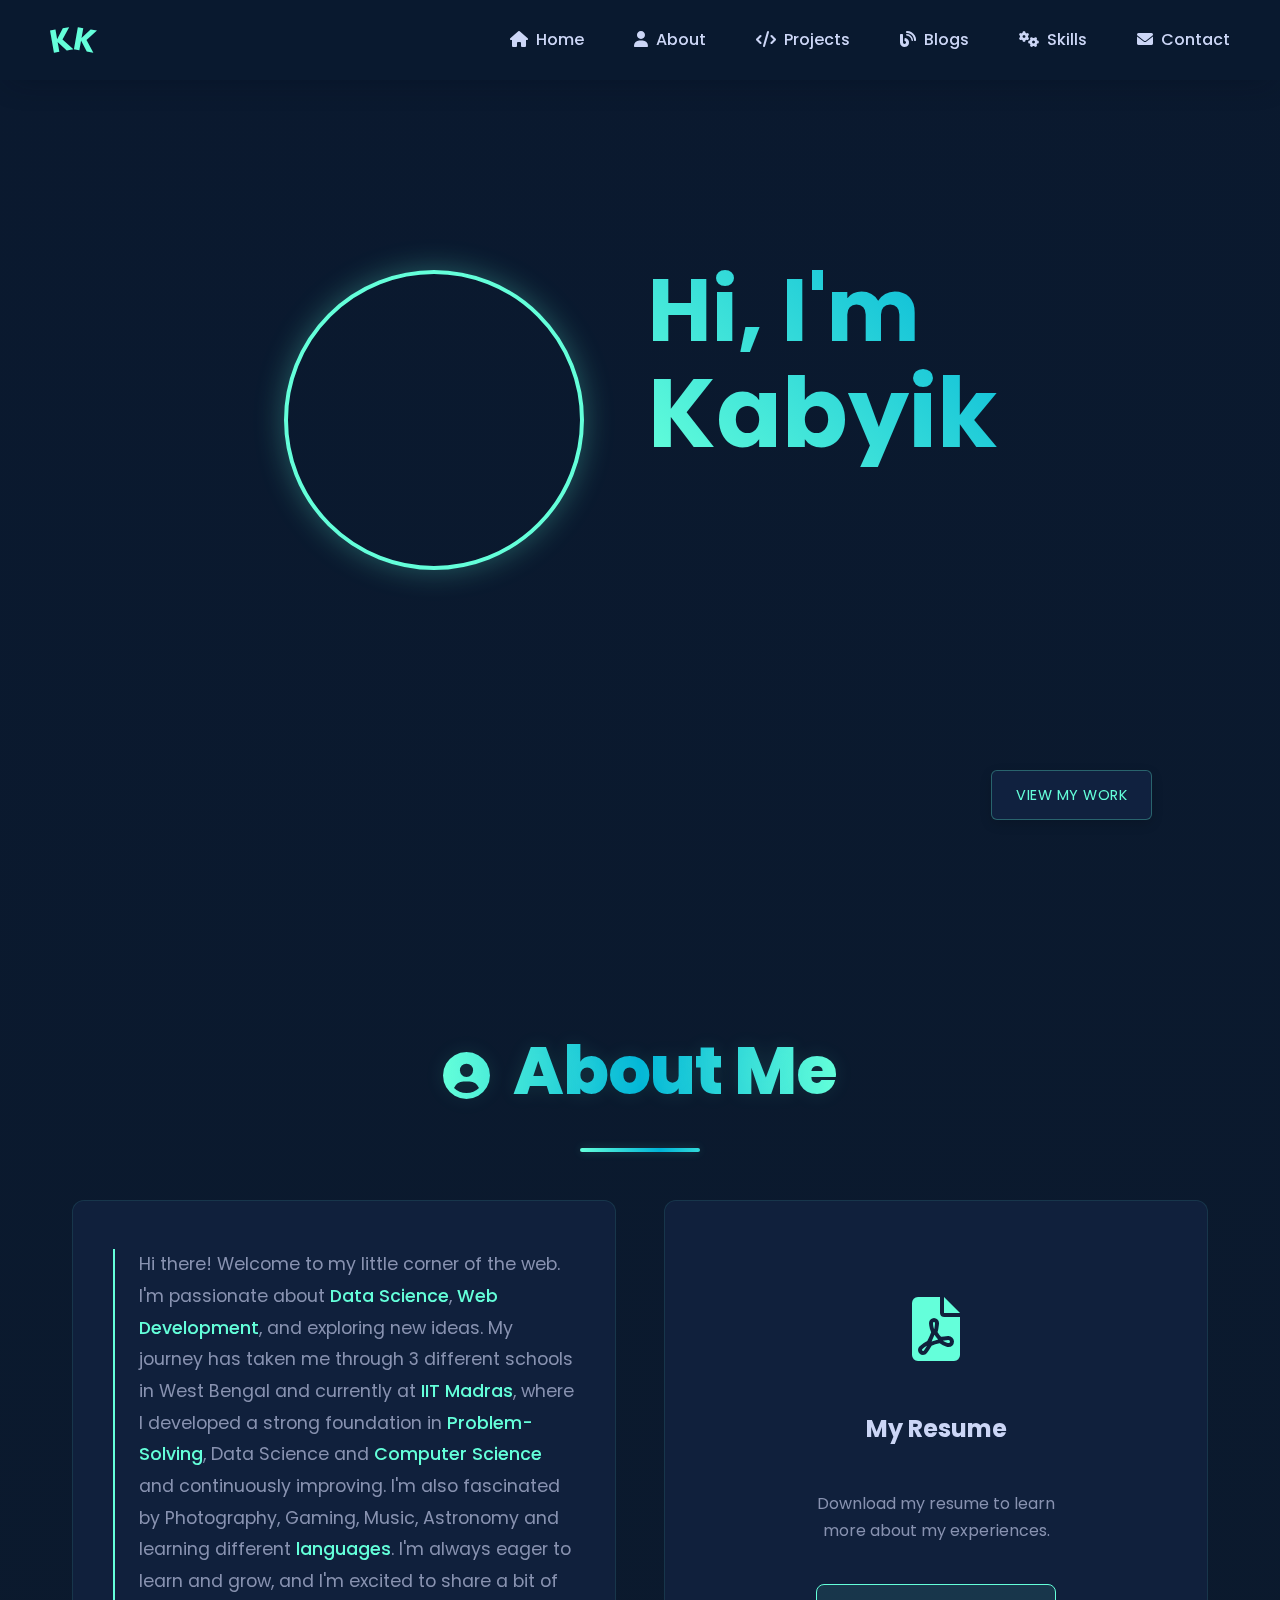
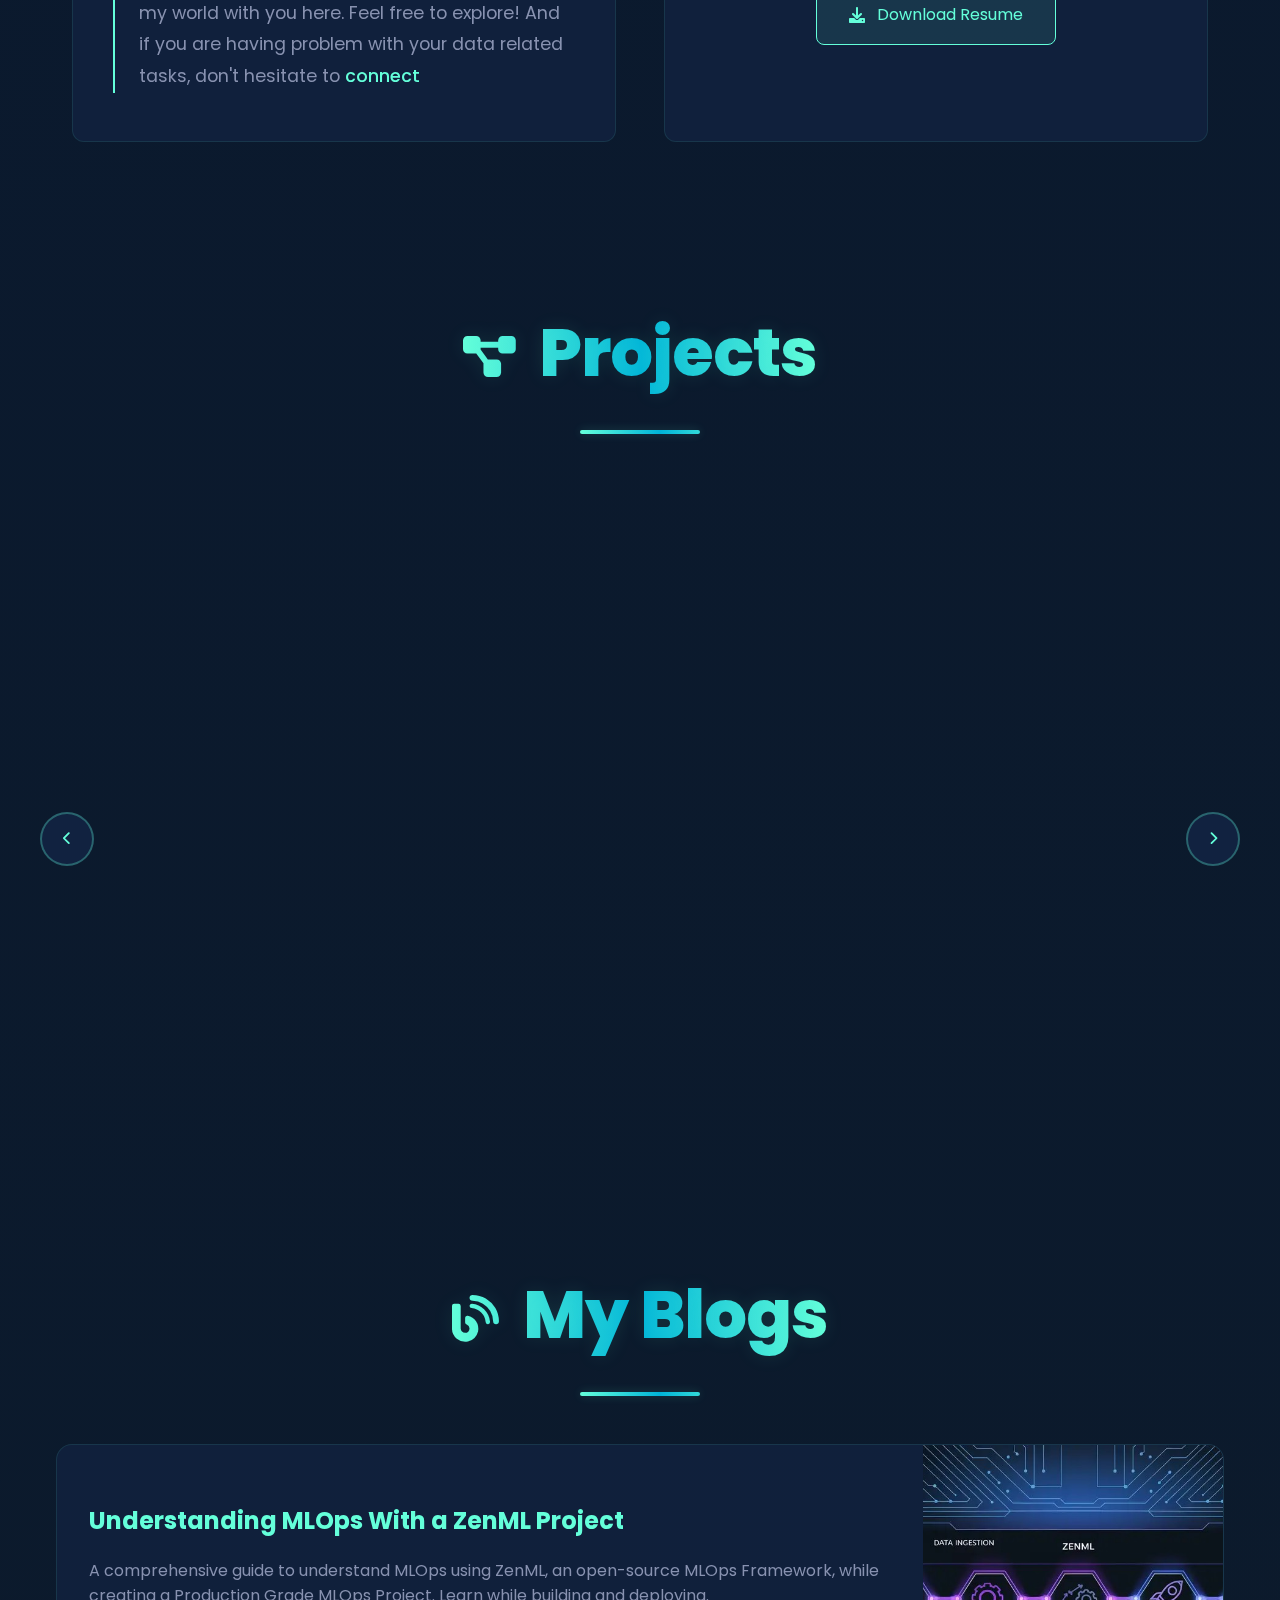
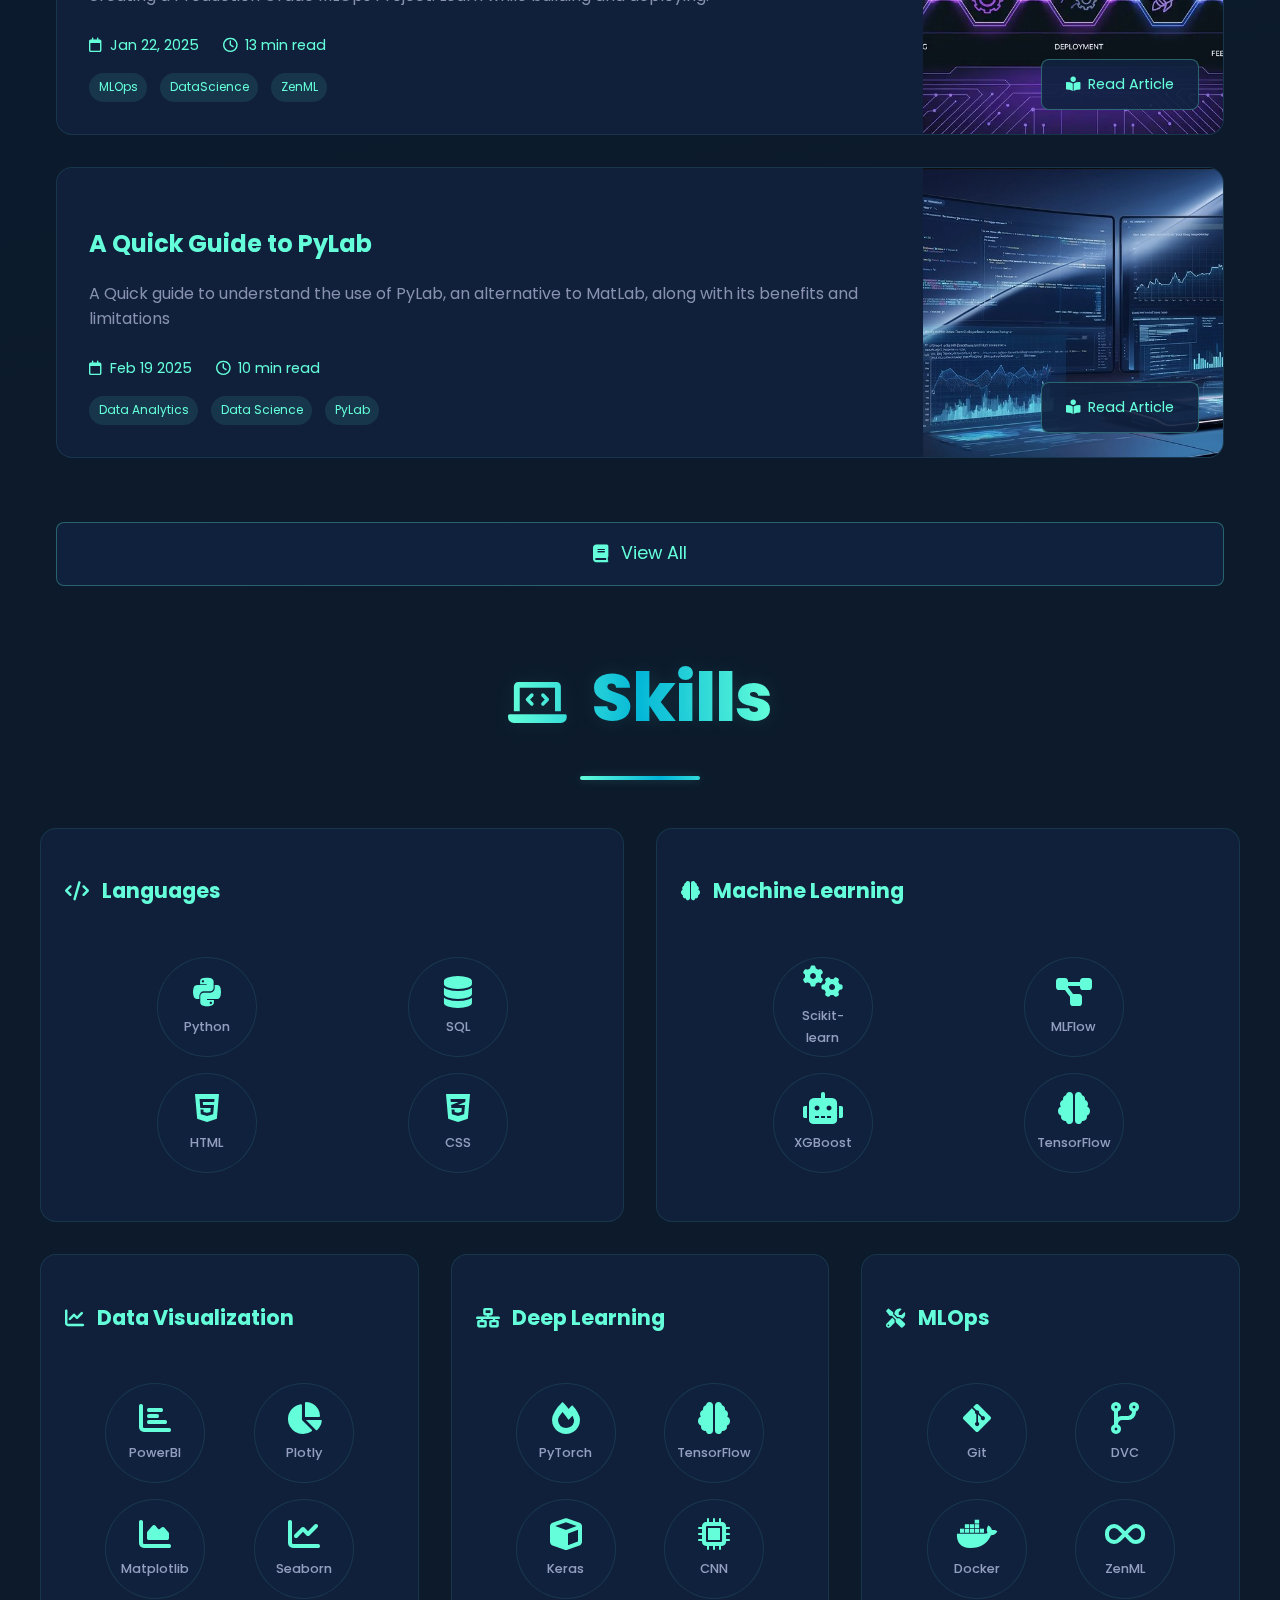
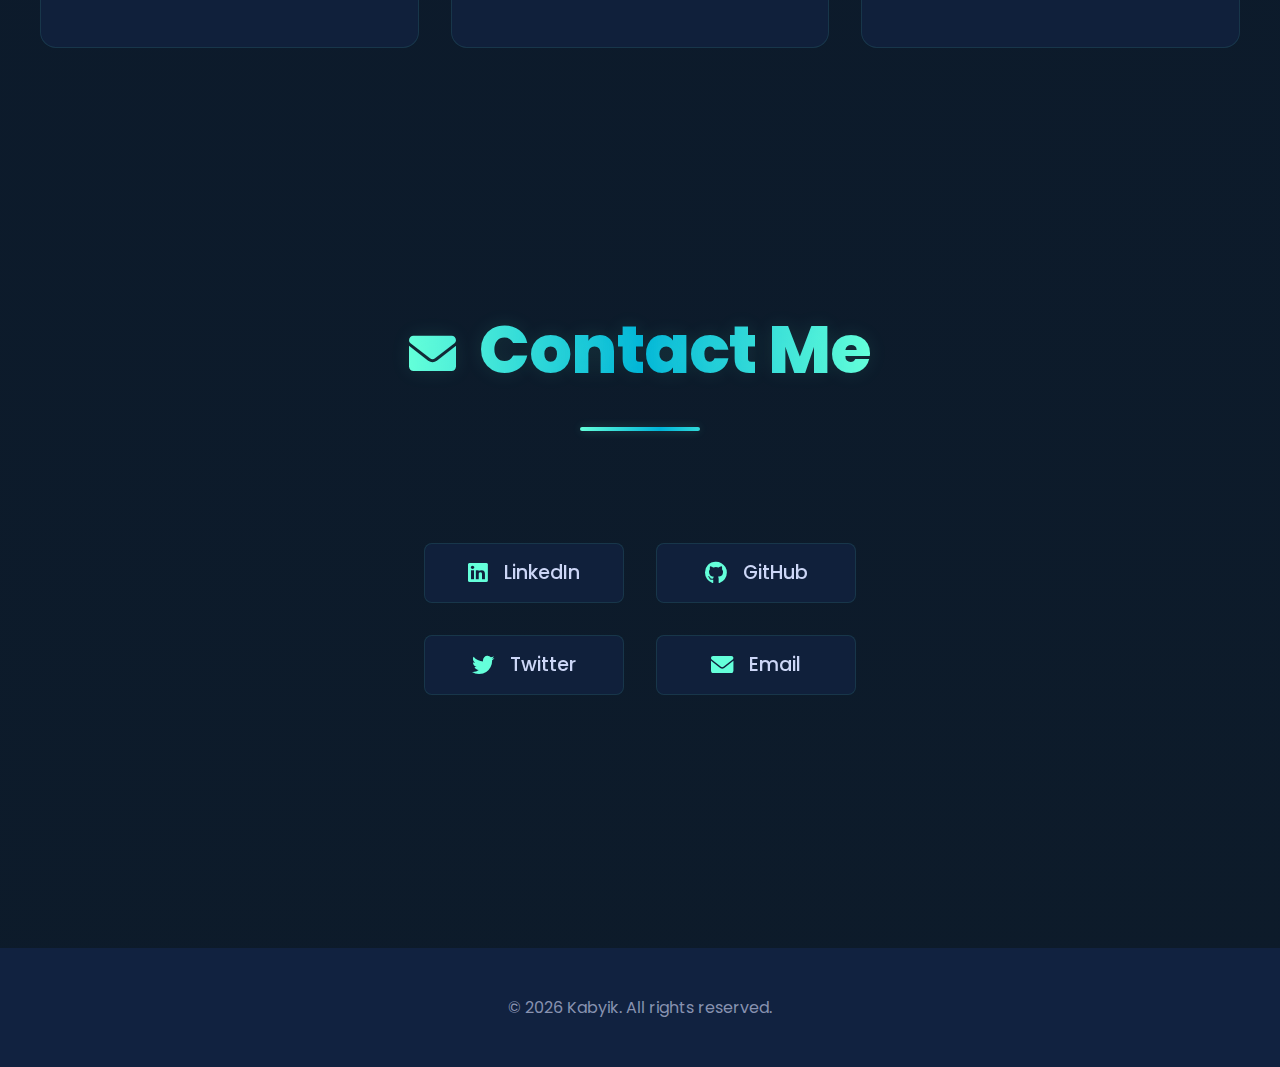
==== index.html @ 928565a7 "added lazy loader and optimized site" ====
<!DOCTYPE html>
<html lang="en">
<head>
    <meta charset="UTF-8">
    <meta name="viewport" content="width=device-width, initial-scale=1.0, maximum-scale=1.0, user-scalable=no">
    <title>Kabyik Kayal</title>
    <meta name="description" content="Portfolio website of Kabyik Kayal, a Data Scientist and ML Engineer specializing in MLOps, data analysis, and web development.">
    <meta name="keywords" content="Data Scientist, ML Engineer, MLOps, Python, Data Analysis, Web Development">
    <meta name="author" content="Kabyik Kayal">
    
    <!-- Open Graph / Social Media Meta Tags -->
    <meta property="og:title" content="Kabyik Kayal - Data Scientist Portfolio">
    <meta property="og:description" content="Portfolio website of Kabyik Kayal, a Data Scientist and ML Engineer specializing in MLOps, data analysis, and web development.">
    <meta property="og:image" content="https://www.kabyik.me/assets/portfolio.jpg">
    <meta property="og:url" content="https://www.kabyik.me">
    <meta property="og:type" content="website">
    
    <!-- Twitter Meta Tags -->
    <meta name="twitter:card" content="summary_large_image">
    <meta name="twitter:title" content="Kabyik Kayal - Data Scientist Portfolio">
    <meta name="twitter:description" content="Portfolio website of Kabyik Kayal, a Data Scientist and ML Engineer specializing in MLOps, data analysis, and web development.">
    <meta name="twitter:image" content="https://www.kabyik.me/assets/portfolio.jpg">
    
    <!-- Preload critical resources -->
    <link rel="preload" href="/css/main.css" as="style">
    <link rel="preload" href="https://fonts.googleapis.com/css2?family=Poppins:wght@300;400;600;700&display=swap" as="style">
    <link rel="preload" href="https://cdnjs.cloudflare.com/ajax/libs/font-awesome/6.0.0/css/all.min.css" as="style">
    <link rel="preload" href="assets/portfolio.jpg" as="image">
    
    <link rel="stylesheet" href="/css/main.css">
    <link href="https://fonts.googleapis.com/css2?family=Poppins:wght@300;400;600;700&display=swap" rel="stylesheet">
    <link rel="stylesheet" href="https://cdnjs.cloudflare.com/ajax/libs/font-awesome/6.0.0/css/all.min.css">
    <link rel="apple-touch-icon" sizes="180x180" href="assets/apple-touch-icon.png">
    <link rel="icon" type="image/png" sizes="32x32" href="assets/favicon-32x32.png">
    <link rel="icon" type="image/png" sizes="16x16" href="assets/favicon-16x16.png">
    <link rel="manifest" href="/site.webmanifest">
    <script src="https://cdn.jsdelivr.net/npm/typed.js@2.0.12" defer></script>
    <script src="js/scrollbar.js" defer></script>
    
    <!-- DNS prefetching -->
    <link rel="dns-prefetch" href="https://fonts.googleapis.com">
    <link rel="dns-prefetch" href="https://fonts.gstatic.com">
    <link rel="dns-prefetch" href="https://cdnjs.cloudflare.com">
    <link rel="dns-prefetch" href="https://cdn.jsdelivr.net">
</head>
<body>
    <canvas id="network-bg"></canvas>
    <script type="module" src="./js/main.js" defer></script>
    <!-- Header Section -->
    <header>
        <nav>
            <a href="#hero" class="logo"><span class="k-left">K</span><span class="k-right">K</span></a>
            <button class="mobile-menu-btn" aria-label="Toggle menu">
                <i class="fas fa-bars"></i>
            </button>
            <ul>
                <li><a href="#hero"><i class="fas fa-home"></i>Home</a></li>
                <li><a href="#about"><i class="fas fa-user"></i>About</a></li>
                <li><a href="#projects"><i class="fas fa-code"></i>Projects</a></li>
                <li><a href="#blogs"><i class="fas fa-blog"></i>Blogs</a></li>
                <li><a href="#skills"><i class="fas fa-cogs"></i>Skills</a></li>
                <li><a href="#contact"><i class="fas fa-envelope"></i>Contact</a></li>
            </ul>
        </nav>
    </header>

    <main>
        <!-- Hero Section -->
        <section id="hero">
            <div class="hero-content">
                <div class="profile-container">
                    <img src="assets/portfolio.jpg" alt="Kabyik" class="profile-image">
                </div>
                <div class="hero-text">
                    <h1>Hi, I'm <span>Kabyik</span></h1>
                    <p id="role" class="role"></p>
                </div>
            </div>
            <div class="hero-cta">
                <a href="#projects" class="btn glow-btn">View My Work</a>
            </div>
        </section>

        <!-- About Section -->
        <section id="about" class="card-section">
            <h2><i class="fas fa-user-circle"></i> About Me</h2>
            <div class="about-content">
                <div class="about-text">
                    <p>Hi there! Welcome to my little corner of the web. I'm passionate about <strong>Data Science</strong>, <strong>Web Development</strong>, and exploring new ideas. My journey has taken me through 3 different schools in West Bengal and currently at <strong>IIT Madras</strong>, where I developed a strong foundation in <strong>Problem-Solving</strong>, Data Science and <strong>Computer Science</strong> and continuously improving. I'm also fascinated by Photography, Gaming, Music, Astronomy and learning different <strong>languages</strong>. I'm always eager to learn and grow, and I'm excited to share a bit of my world with you here. Feel free to explore! And if you are having problem with your data related tasks, don't hesitate to <strong>connect</strong></p>
                </div>
                <div class="resume-container">
                    <div class="resume-download">
                        <i class="fas fa-file-pdf resume-icon"></i>
                        <h3>My Resume</h3>
                        <p>Download my resume to learn more about my experiences.</p>
                        <a href="assets/resume.pdf" class="download-resume" download>
                            <i class="fas fa-download"></i>
                            <span>Download Resume</span>
                        </a>
                    </div>
                </div>
            </div>
        </section>

        <!-- Projects Section -->
        <section id="projects" class="card-section">
            <h2><i class="fas fa-project-diagram"></i> Projects</h2>
            <div class="projects-container">
                <div class="slider-nav">
                    <button class="slider-btn prev-btn"><i class="fas fa-chevron-left"></i></button>
                    <button class="slider-btn next-btn"><i class="fas fa-chevron-right"></i></button>
                </div>
                <div class="project-grid">
                    <div class="project-card">
                        <div class="project-image-container">
                            <img src="assets/project1.jpeg" alt="CLTV Prediction" class="project-image">
                        </div>
                        <div class="project-header">
                            <h3>CLTV Prediction with MLOps</h3>
                        </div>
                        <div class="project-content">
                            <p>This project predicts Customer Lifetime Value (CLTV) using a robust machine learning pipeline built with ZenML</p>
                            <div class="project-tech-stack">
                                <span class="tech-tag">Python</span>
                                <span class="tech-tag">MLFlow</span>
                                <span class="tech-tag">Zenml</span>
                            </div>
                        </div>
                        <div class="project-links">
                            <a href="https://github.com/Kabyik-Kayal/Customer-Lifetime-Value-Prediction-MLOps" class="btn" title="View Code">
                                <i class="fab fa-github"></i>
                                <span>Code</span>
                            </a>
                            <a href="https://customer-lifetime-value-prediction-mlops.onrender.com/" class="btn" title="Live Demo">
                                <i class="fas fa-external-link-alt"></i>
                                <span>Demo</span>
                            </a>
                        </div>
                    </div>
                    
                    <div class="project-card">
                        <div class="project-image-container">
                            <img src="assets/project-chicken.jpg" alt="Coming Soon" class="project-image">
                        </div>
                        <div class="project-header">
                            <h3>Chicken Disease Classifier</h3>
                        </div>
                        <div class="project-content">
                            <p>An End-to-End TensorFlow Keras Model deployed on AWS EC2 to predict Coccidiosis from Chicken's Fecal images</p>
                            <div class="project-tech-stack">
                                <span class="tech-tag">TensorFlow</span>
                                <span class="tech-tag">DVC</span>
                                <span class="tech-tag">Docker</span>
                                <span class="tech-tag">AWS</span>
                            </div>
                        </div>
                        <div class="project-links">
                            <a href="https://github.com/Kabyik-Kayal/Chicken-Disease-Classification" class="btn" title="View Code">
                                <i class="fab fa-github"></i>
                                <span>Code</span>
                            </a>
                            <a href="#" class="btn" title="Live Demo">
                                <i class="fas fa-external-link-alt"></i>
                                <span>No Demo</span>
                            </a>
                        </div>
                    </div>

                    <div class="project-card">
                        <div class="project-image-container">
                            <img src="assets/project2.jpg" alt="PowerBi Dashboard" class="project-image">
                        </div>
                        <div class="project-header">
                            <h3>HR Data PowerBi Dashboard</h3>
                        </div>
                        <div class="project-content">
                            <p>Interactive dashboard for visualizing complex datasets with real-time filtering and analysis capabilities.</p>
                            <div class="project-tech-stack">
                                <span class="tech-tag">PowerBi</span>
                                <span class="tech-tag">Excel</span>
                            </div>
                        </div>
                        <div class="project-links">
                            <a href="https://github.com/Kabyik-Kayal/DATA-ANALYSIS-PROJECTS/tree/main/HR-Data" class="btn" title="View Code">
                                <i class="fab fa-github"></i>
                                <span>Code</span>
                            </a>
                            <a href="#" class="btn" title="Live Demo">
                                <i class="fas fa-external-link-alt"></i>
                                <span>Demo</span>
                            </a>
                        </div>
                    </div>

                    <div class="project-card">
                        <div class="project-image-container">
                            <img src="assets/comingsoon.png" alt="Time Series Project" class="project-image">
                        </div>
                        <div class="project-header">
                            <h3>Time Series Forecasting</h3>
                        </div>
                        <div class="project-content">
                            <p>Advanced time series forecasting model for predicting market trends using state-of-the-art algorithms.</p>
                            <div class="project-tech-stack">
                                <span class="tech-tag">Python</span>
                                <span class="tech-tag">Prophet</span>
                                <span class="tech-tag">PyTorch</span>
                            </div>
                        </div>
                        <div class="project-links">
                            <a href="#" class="btn" title="View Code">
                                <i class="fab fa-github"></i>
                                <span>Code</span>
                            </a>
                            <a href="#" class="btn" title="Live Demo">
                                <i class="fas fa-external-link-alt"></i>
                                <span>Demo</span>
                            </a>
                        </div>
                    </div>

                    <div class="project-card">
                        <div class="project-image-container">
                            <img src="assets/project-covid.jpg" alt="Tableau Dashboard" class="project-image">
                        </div>
                        <div class="project-header">
                            <h3>COVID-19 Data Analysis</h3>
                        </div>
                        <div class="project-content">
                            <p>An in-depth analysis of global COVID-19 data leveraging SQL queries and Tableau visualizations to uncover meaningful patterns and insights</p>
                            <div class="project-tech-stack">
                                <span class="tech-tag">Python</span>
                                <span class="tech-tag">SQL</span>
                                <span class="tech-tag">Tableau</span>
                            </div>
                        </div>
                        <div class="project-links">
                            <a href="https://github.com/Kabyik-Kayal/DATA-ANALYSIS-PROJECTS/tree/main/Covid_Data_Analysis_SQL_and_Tableau" class="btn" title="View Code">
                                <i class="fab fa-github"></i>
                                <span>Code</span>
                            </a>
                            <a href="https://public.tableau.com/app/profile/kabyik.kayal6672/viz/CovidDataAnalysis_17394716940060/Dashboard1" class="btn" title="Live Demo">
                                <i class="fas fa-external-link-alt"></i>
                                <span>Demo</span>
                            </a>
                        </div>
                    </div>
                </div>
                <div class="slider-dots"></div>
            </div>
        </section>

        <!-- Blog Section -->
        <section id="blogs" class="card-section">
            <h2><i class="fas fa-blog"></i> My Blogs</h2>
            <div class="blogs-container">
                <div class="blog-content">
                    <div class="blog-text">
                        <h3>Understanding MLOps With a ZenML Project</h3>
                        <p>A comprehensive guide to understand MLOps using ZenML, an open-source MLOps Framework, while creating a Production Grade MLOps Project. Learn while building and deploying.</p>
                        <div class="blog-meta">
                            <span><i class="far fa-calendar"></i> Jan 22, 2025</span>
                            <span><i class="far fa-clock"></i> 13 min read</span>
                        </div>
                        <div class="blog-tags">
                            <span class="tech-tag">MLOps</span>
                            <span class="tech-tag">DataScience</span>
                            <span class="tech-tag">ZenML</span>
                        </div>
                    </div>
                    <div class="blog-image-container">
                        <img src="assets/blog1.jpg" alt="MLOps Blog" class="blog-image">
                        <a href="https://www.analyticsvidhya.com/blog/2025/01/mlops-with-zenml-project/" class="read-more-btn">
                            <i class="fas fa-book-reader"></i>
                            <span>Read Article</span>
                        </a>
                    </div>
                </div>
                <div class="blog-content">
                    <div class="blog-text">
                        <h3>A Quick Guide to PyLab</h3>
                        <p>A Quick guide to understand the use of PyLab, an alternative to MatLab, along with its benefits and limitations</p>
                        <div class="blog-meta">
                            <span><i class="far fa-calendar"></i> Feb 19 2025</span>
                            <span><i class="far fa-clock"></i> 10 min read</span>
                        </div>
                        <div class="blog-tags">
                            <span class="tech-tag">Data Analytics</span>
                            <span class="tech-tag">Data Science</span>
                            <span class="tech-tag">PyLab</span>
                        </div>
                    </div>
                    <div class="blog-image-container">
                        <img src="assets/blog2.jpg" alt="MLOps Blog" class="blog-image">
                        <a href="https://www.analyticsvidhya.com/blog/2025/02/pylab/" class="read-more-btn">
                            <i class="fas fa-book-reader"></i>
                            <span>Read Article</span>
                        </a>
                    </div>
                </div>
                <a href="blogs/page-1.html" class="view-all-btn">
                    <i class="fas fa-book"></i>
                    <span>View All</span>
                </a>
            </div>
        </section>

        <!-- Skills Section -->
        <section id="skills" class="card-section">
            <h2><i class="fas fa-laptop-code"></i> Skills</h2>
            <div class="skills-container">
                <div class="skills-row">
                    <div class="skill-category">
                        <h3><i class="fas fa-code"></i> Languages</h3>
                        <div class="skills-grid">
                            <div class="skill-card">
                                <i class="fab fa-python"></i>
                                <span>Python</span>
                            </div>
                            <div class="skill-card">
                                <i class="fas fa-database"></i>
                                <span>SQL</span>
                            </div>
                            <div class="skill-card">
                                <i class="fab fa-html5"></i>
                                <span>HTML</span>
                            </div>
                            <div class="skill-card">
                                <i class="fab fa-css3-alt"></i>
                                <span>CSS</span>
                            </div>
                        </div>
                    </div>
                    <div class="skill-category">
                        <h3><i class="fas fa-brain"></i> Machine Learning</h3>
                        <div class="skills-grid">
                            <div class="skill-card">
                                <i class="fas fa-cogs"></i>
                                <span>Scikit-learn</span>
                            </div>
                            <div class="skill-card">
                                <i class="fas fa-project-diagram"></i>
                                <span>MLFlow</span>
                            </div>
                            <div class="skill-card">
                                <i class="fas fa-robot"></i>
                                <span>XGBoost</span>
                            </div>
                            <div class="skill-card">
                                <i class="fas fa-brain"></i>
                                <span>TensorFlow</span>
                            </div>
                        </div>
                    </div>
                </div>
                <div class="skills-row">
                    <div class="skill-category">
                        <h3><i class="fas fa-chart-line"></i> Data Visualization</h3>
                        <div class="skills-grid">
                            <div class="skill-card">
                                <i class="fas fa-chart-bar"></i>
                                <span>PowerBI</span>
                            </div>
                            <div class="skill-card">
                                <i class="fas fa-chart-pie"></i>
                                <span>Plotly</span>
                            </div>
                            <div class="skill-card">
                                <i class="fas fa-chart-area"></i>
                                <span>Matplotlib</span>
                            </div>
                            <div class="skill-card">
                                <i class="fas fa-chart-line"></i>
                                <span>Seaborn</span>
                            </div>
                        </div>
                    </div>
                    <div class="skill-category">
                        <h3><i class="fas fa-network-wired"></i> Deep Learning</h3>
                        <div class="skills-grid">
                            <div class="skill-card">
                                <i class="fas fa-fire"></i>
                                <span>PyTorch</span>
                            </div>
                            <div class="skill-card">
                                <i class="fas fa-brain"></i>
                                <span>TensorFlow</span>
                            </div>
                            <div class="skill-card">
                                <i class="fas fa-cube"></i>
                                <span>Keras</span>
                            </div>
                            <div class="skill-card">
                                <i class="fas fa-microchip"></i>
                                <span>CNN</span>
                            </div>
                        </div>
                    </div>
                    <div class="skill-category">
                        <h3><i class="fas fa-tools"></i> MLOps</h3>
                        <div class="skills-grid">
                            <div class="skill-card">
                                <i class="fab fa-git-alt"></i>
                                <span>Git</span>
                            </div>
                            <div class="skill-card">
                                <i class="fas fa-code-branch"></i>
                                <span>DVC</span>
                            </div>
                            <div class="skill-card">
                                <i class="fab fa-docker"></i>
                                <span>Docker</span>
                            </div>
                            <div class="skill-card">
                                <i class="fas fa-infinity"></i>
                                <span>ZenML</span>
                            </div>
                        </div>
                    </div>
                </div>
            </div>
        </section>

        <!-- Contact Section -->
        <section id="contact" class="card-section">
            <h2><i class="fas fa-envelope"></i> Contact Me</h2>
            <div class="contact-container">
                <div class="social-links">
                    <div class="social-row">
                        <a href="https://www.linkedin.com/in/kabyik-kayal/" class="social-btn" title="LinkedIn">
                            <i class="fab fa-linkedin"></i>
                            <span>LinkedIn</span>
                        </a>
                        <a href="https://github.com/Kabyik-Kayal" class="social-btn" title="GitHub">
                            <i class="fab fa-github"></i>
                            <span>GitHub</span>
                        </a>
                    </div>
                    <div class="social-row">
                        <a href="https://x.com/KabyikKayal" class="social-btn" title="Twitter">
                            <i class="fab fa-twitter"></i>
                            <span>Twitter</span>
                        </a>
                        <a href="mailto:scientistk001@gmail.com" class="social-btn" title="Email">
                            <i class="fas fa-envelope"></i>
                            <span>Email</span>
                        </a>
                    </div>
                </div>
            </div>
        </section>

    </main>

    <!-- Footer -->
    <footer>
        <p>&copy; <span id="year"></span> Kabyik. All rights reserved.</p>
    </footer>
</body>
</html>
---- css/main.css ----
@import 'scrolling.css';
@import 'base.css';
@import 'header.css';
@import 'hero.css';
@import 'about.css';
@import 'skills.css';
@import 'projects.css';
@import 'blog.css';
@import 'contact.css';
@import 'footer.css';
@import 'components.css';
@import 'responsive.css';
---- css/main.css ----
@import 'scrolling.css';
@import 'base.css';
@import 'header.css';
@import 'hero.css';
@import 'about.css';
@import 'skills.css';
@import 'projects.css';
@import 'blog.css';
@import 'contact.css';
@import 'footer.css';
@import 'components.css';
@import 'responsive.css';
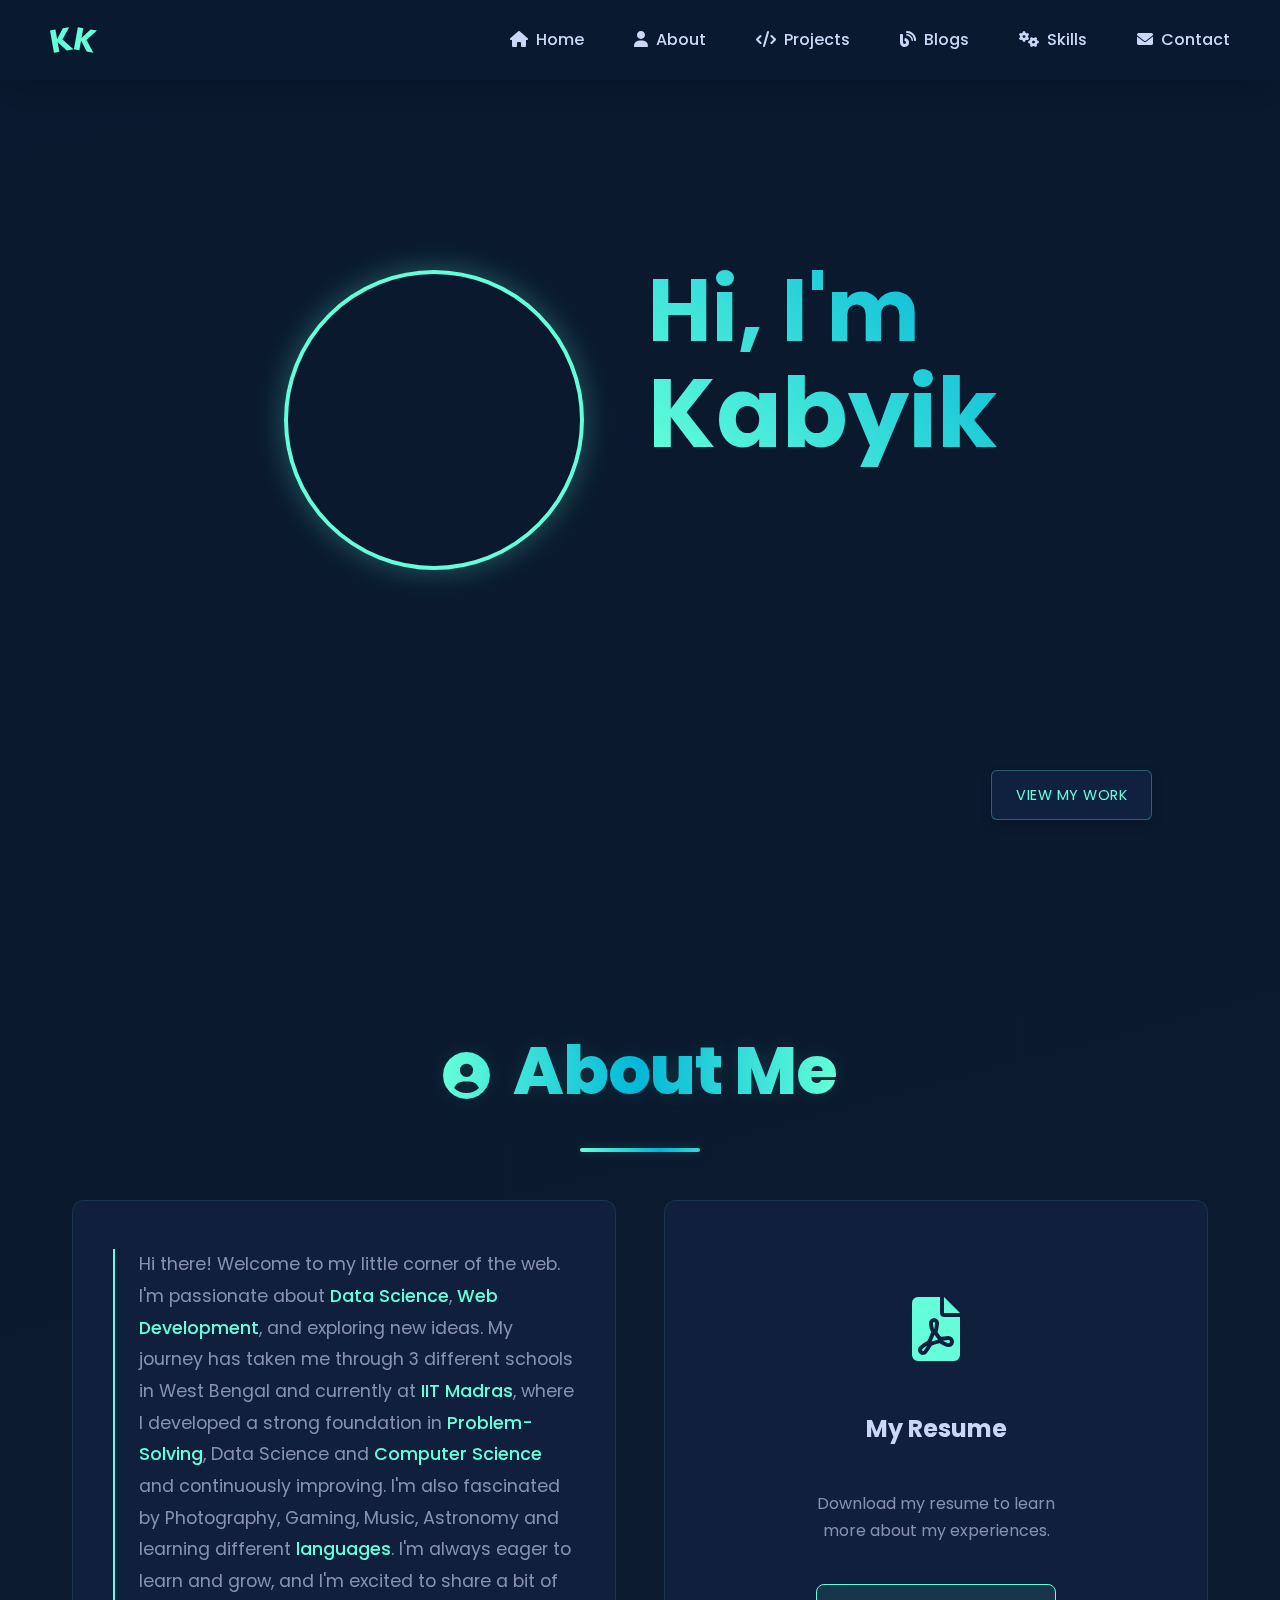
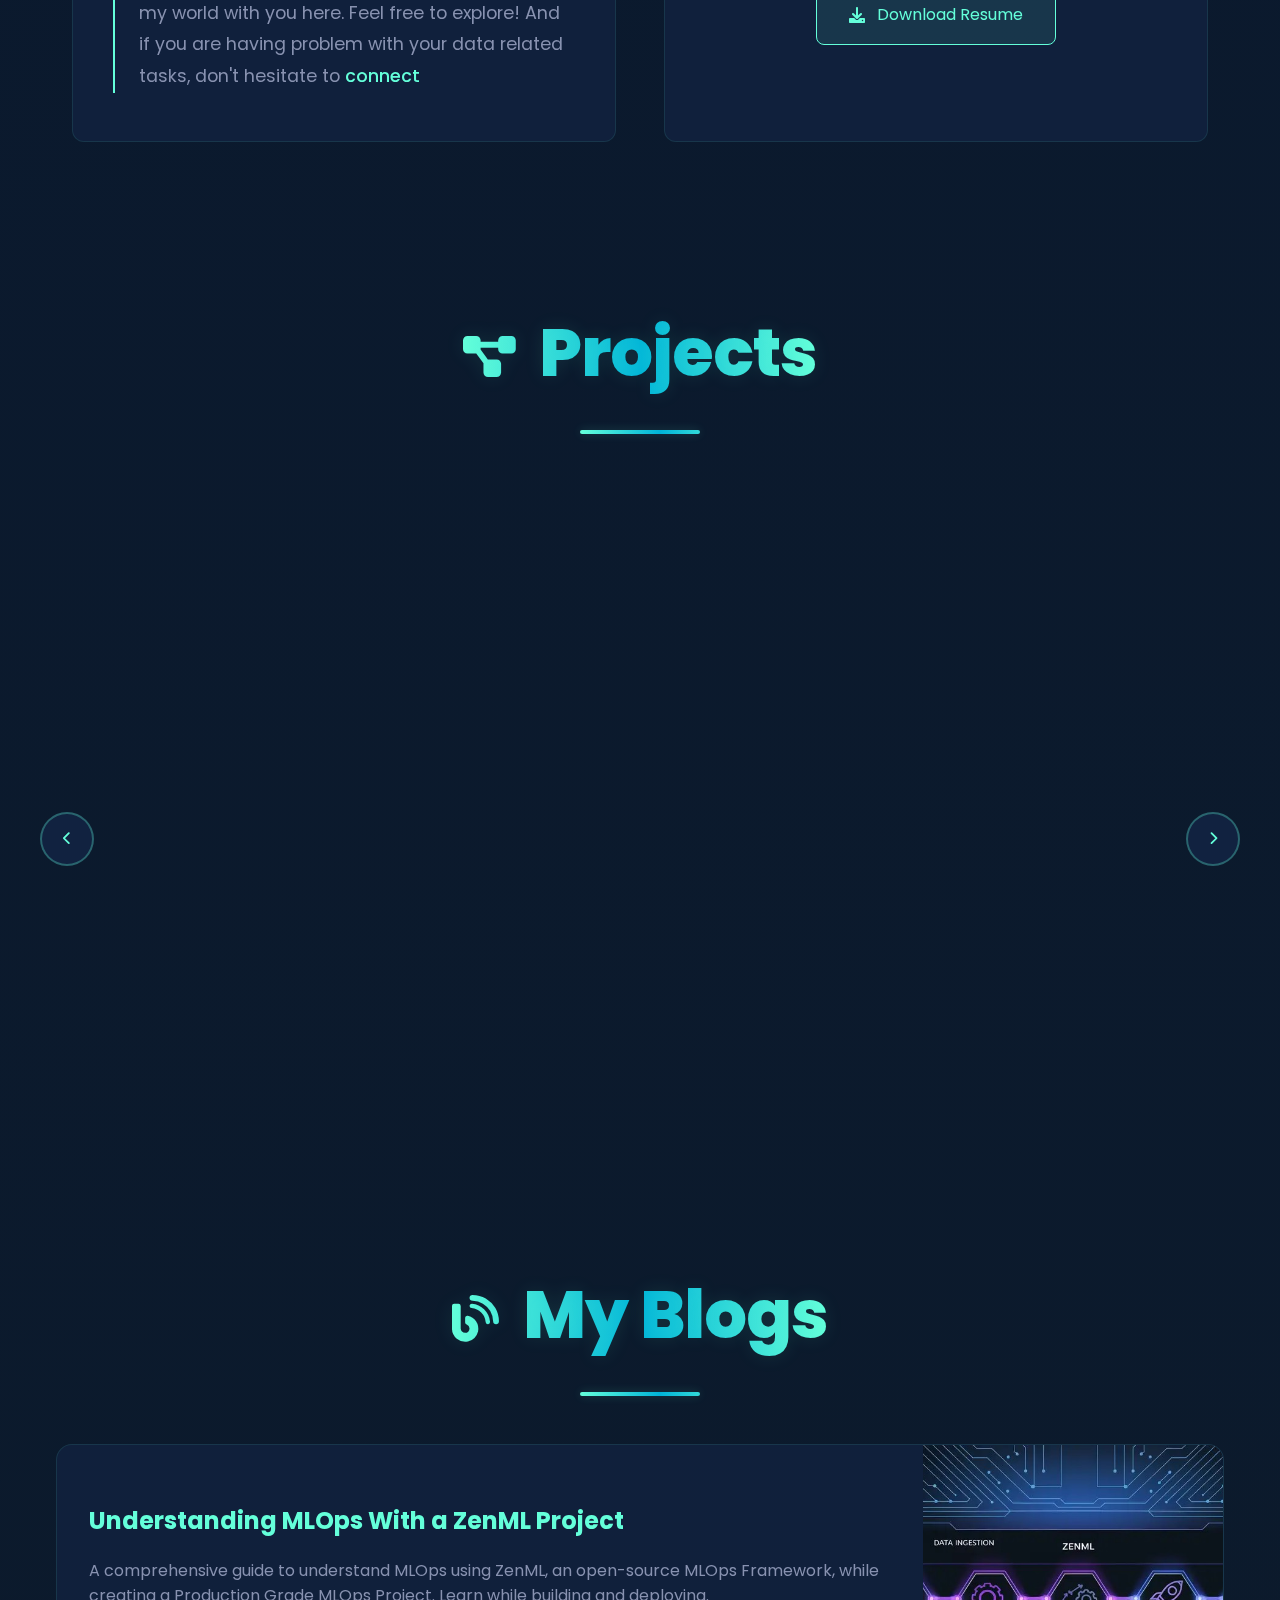
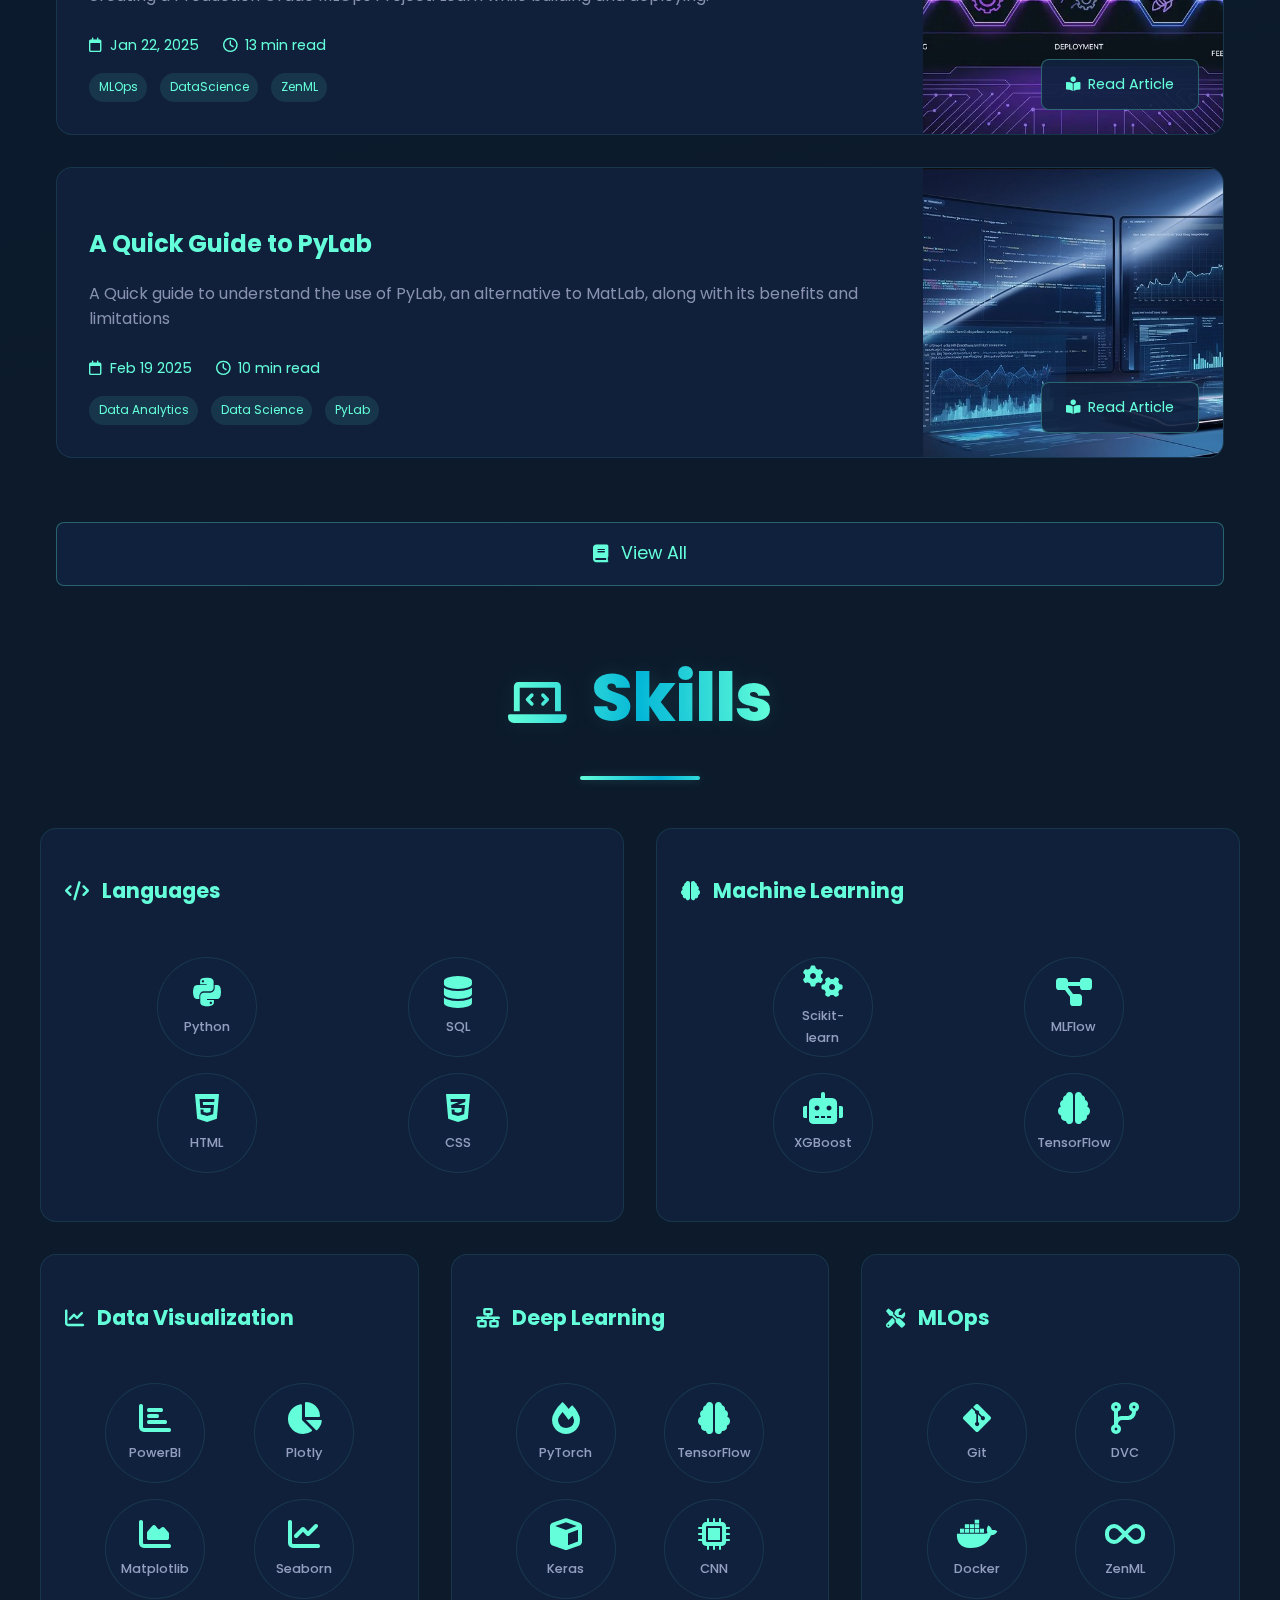
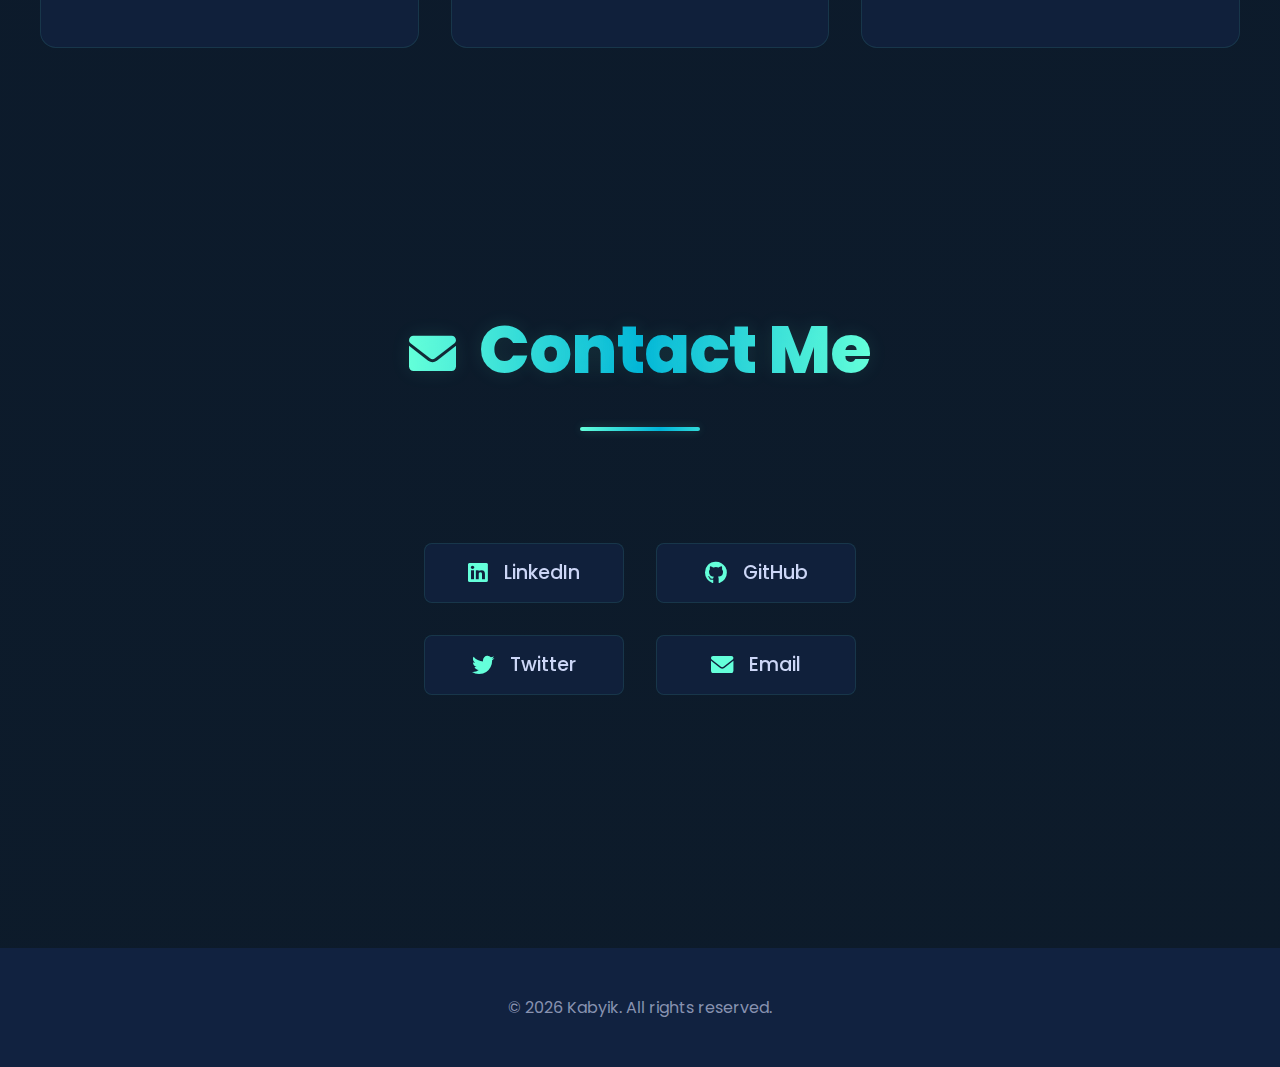
==== commit 08f3d5e5: "added animations" ====
--- a/index.html
+++ b/index.html
@@ -68,11 +68,11 @@
         <!-- Hero Section -->
         <section id="hero">
             <div class="hero-content">
-                <div class="profile-container">
+                <div class="profile-container parallax" data-speed="0.1">
                     <img src="assets/portfolio.jpg" alt="Kabyik" class="profile-image">
                 </div>
                 <div class="hero-text">
-                    <h1>Hi, I'm <span>Kabyik</span></h1>
+                    <h1 class="gradient-text">Hi, I'm <span>Kabyik</span></h1>
                     <p id="role" class="role"></p>
                 </div>
             </div>
--- a/css/main.css
+++ b/css/main.css
@@ -9,4 +9,5 @@
 @import 'contact.css';
 @import 'footer.css';
 @import 'components.css';
-@import 'responsive.css';+@import 'responsive.css';
+@import 'animations.css';--- a/css/main.css
+++ b/css/main.css
@@ -9,4 +9,5 @@
 @import 'contact.css';
 @import 'footer.css';
 @import 'components.css';
-@import 'responsive.css';+@import 'responsive.css';
+@import 'animations.css';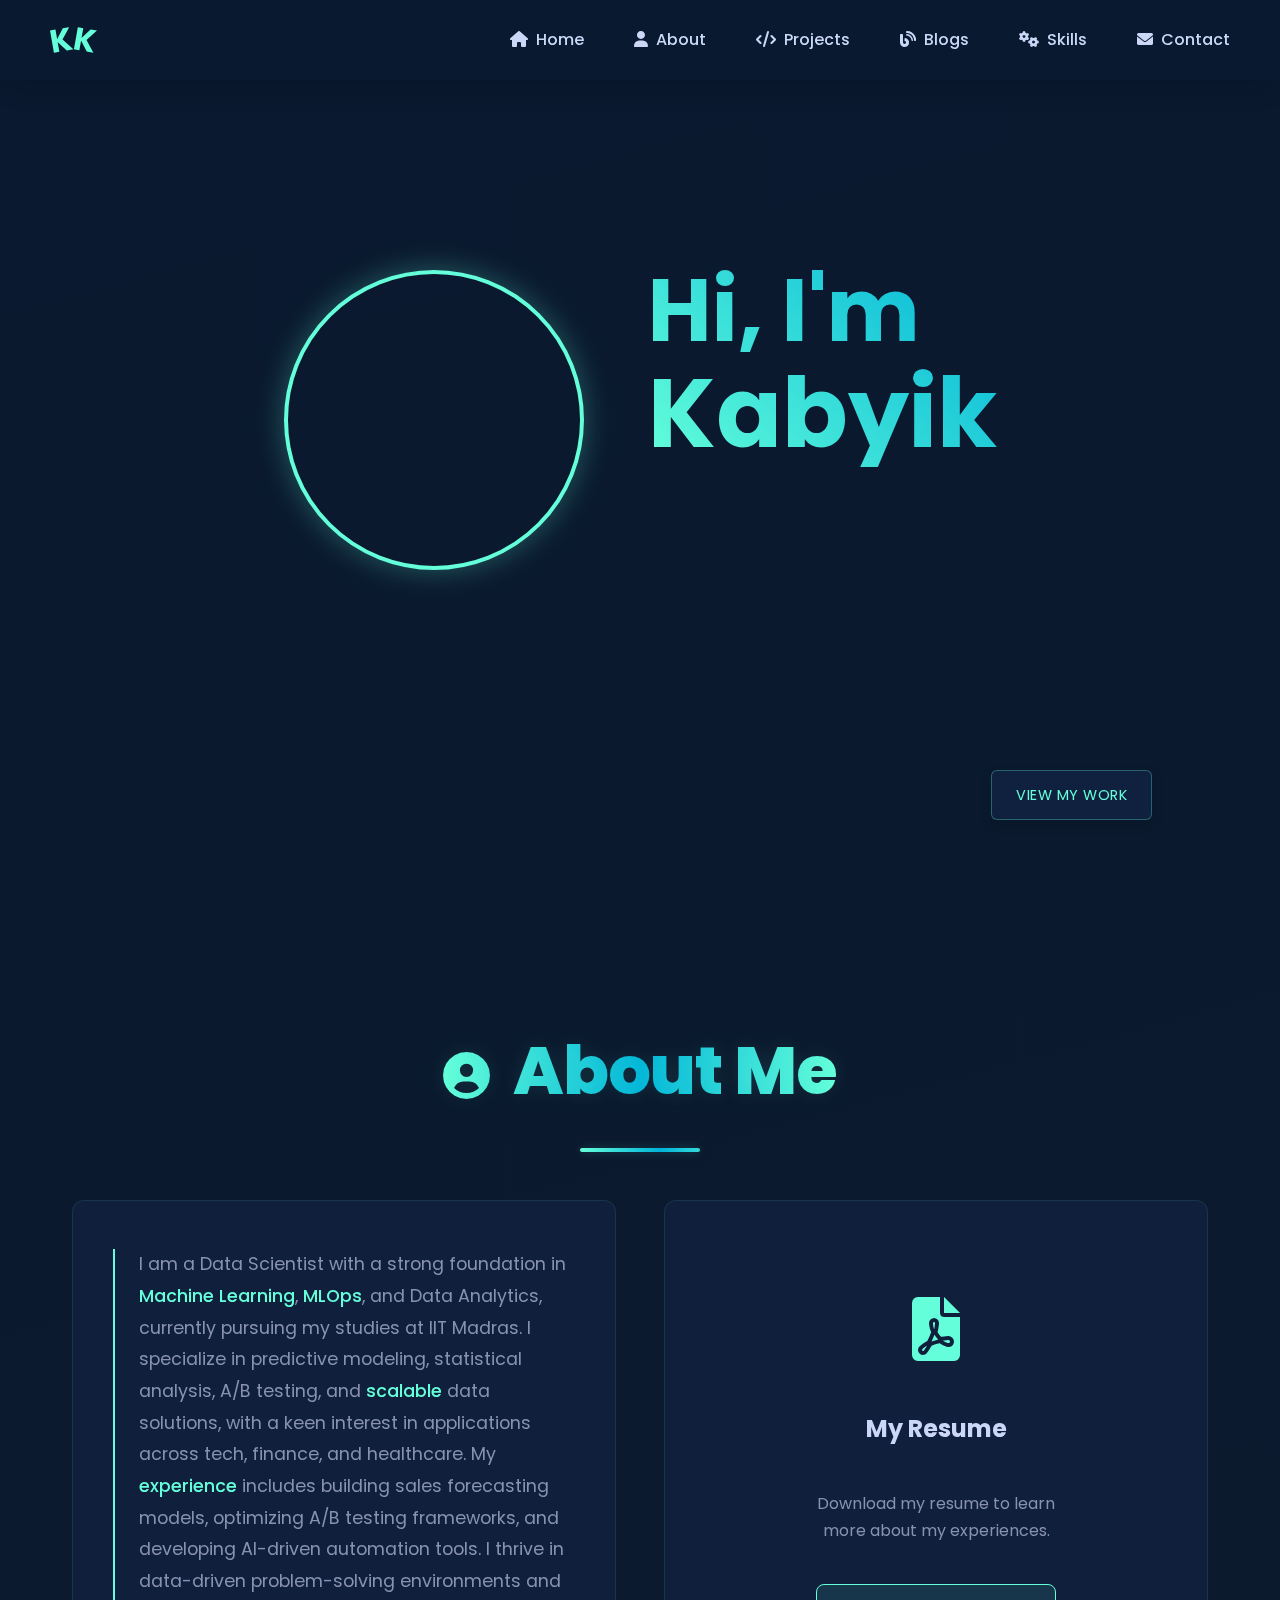
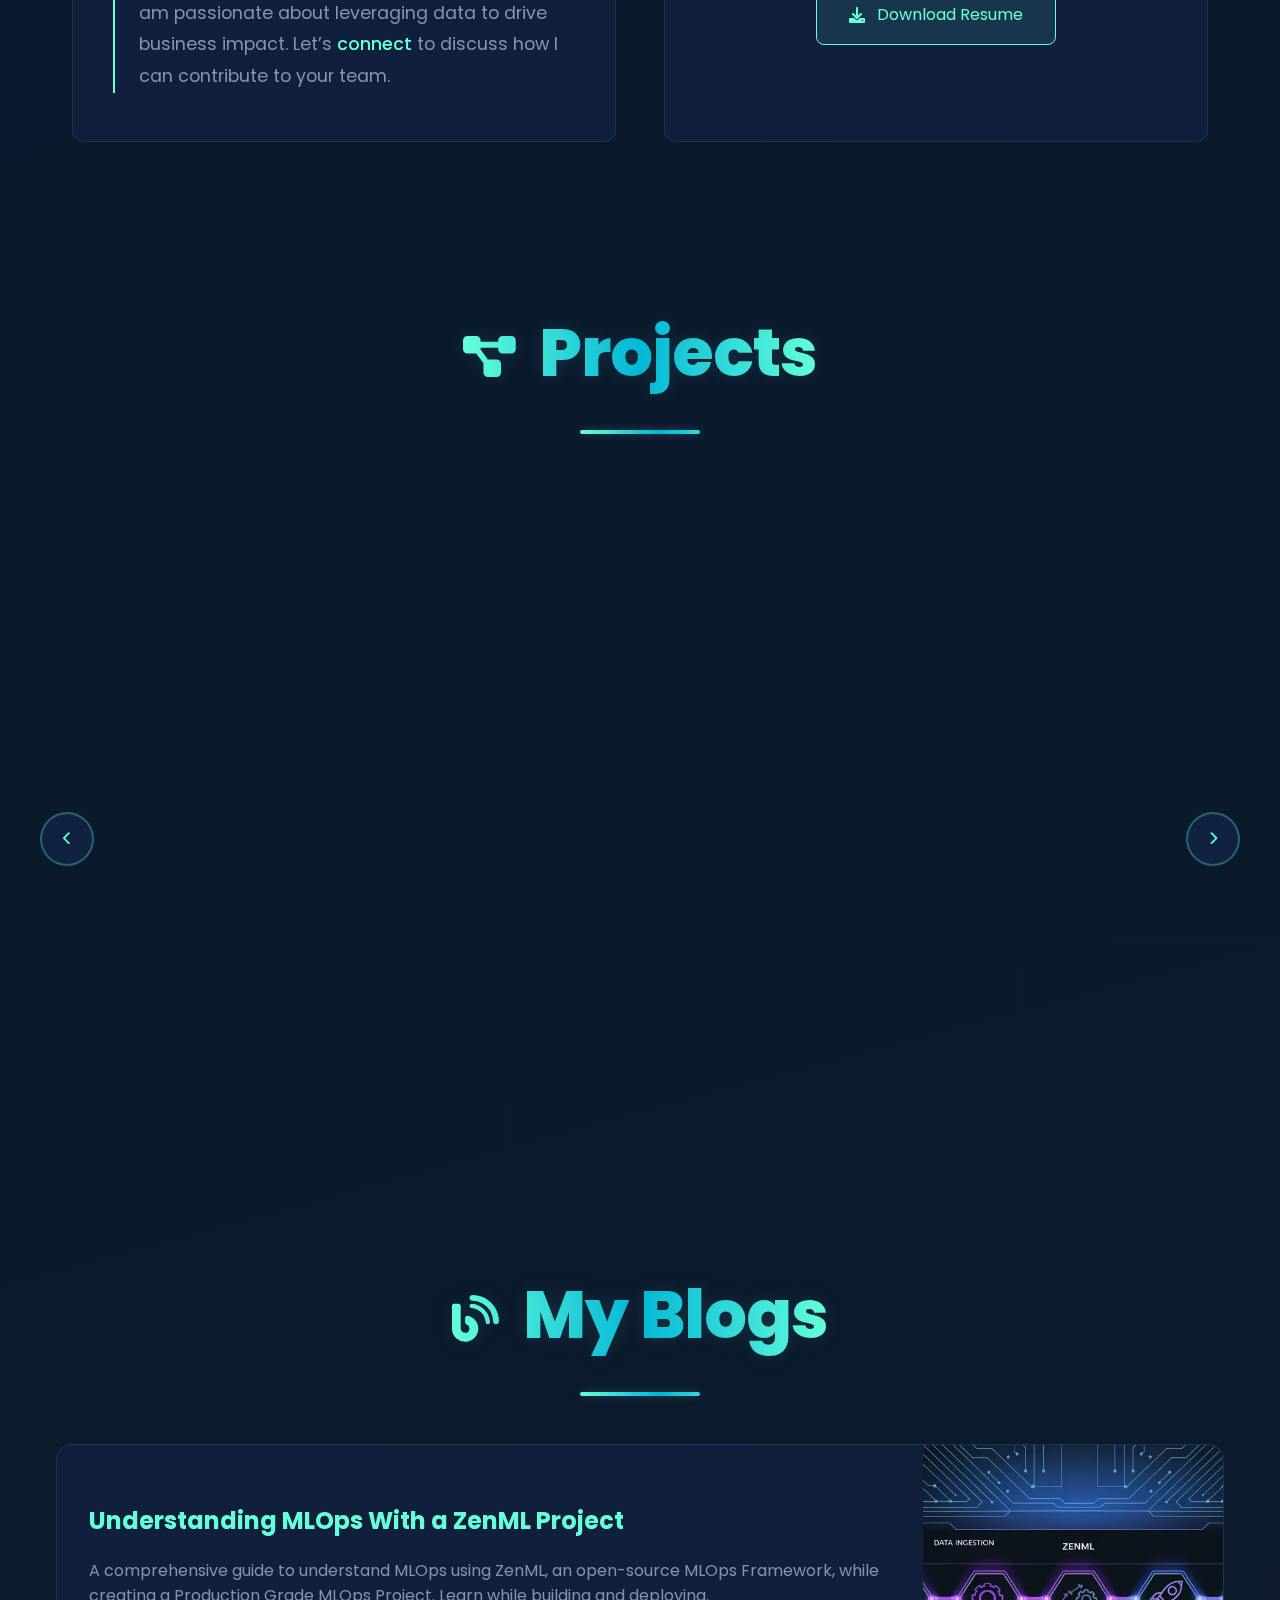
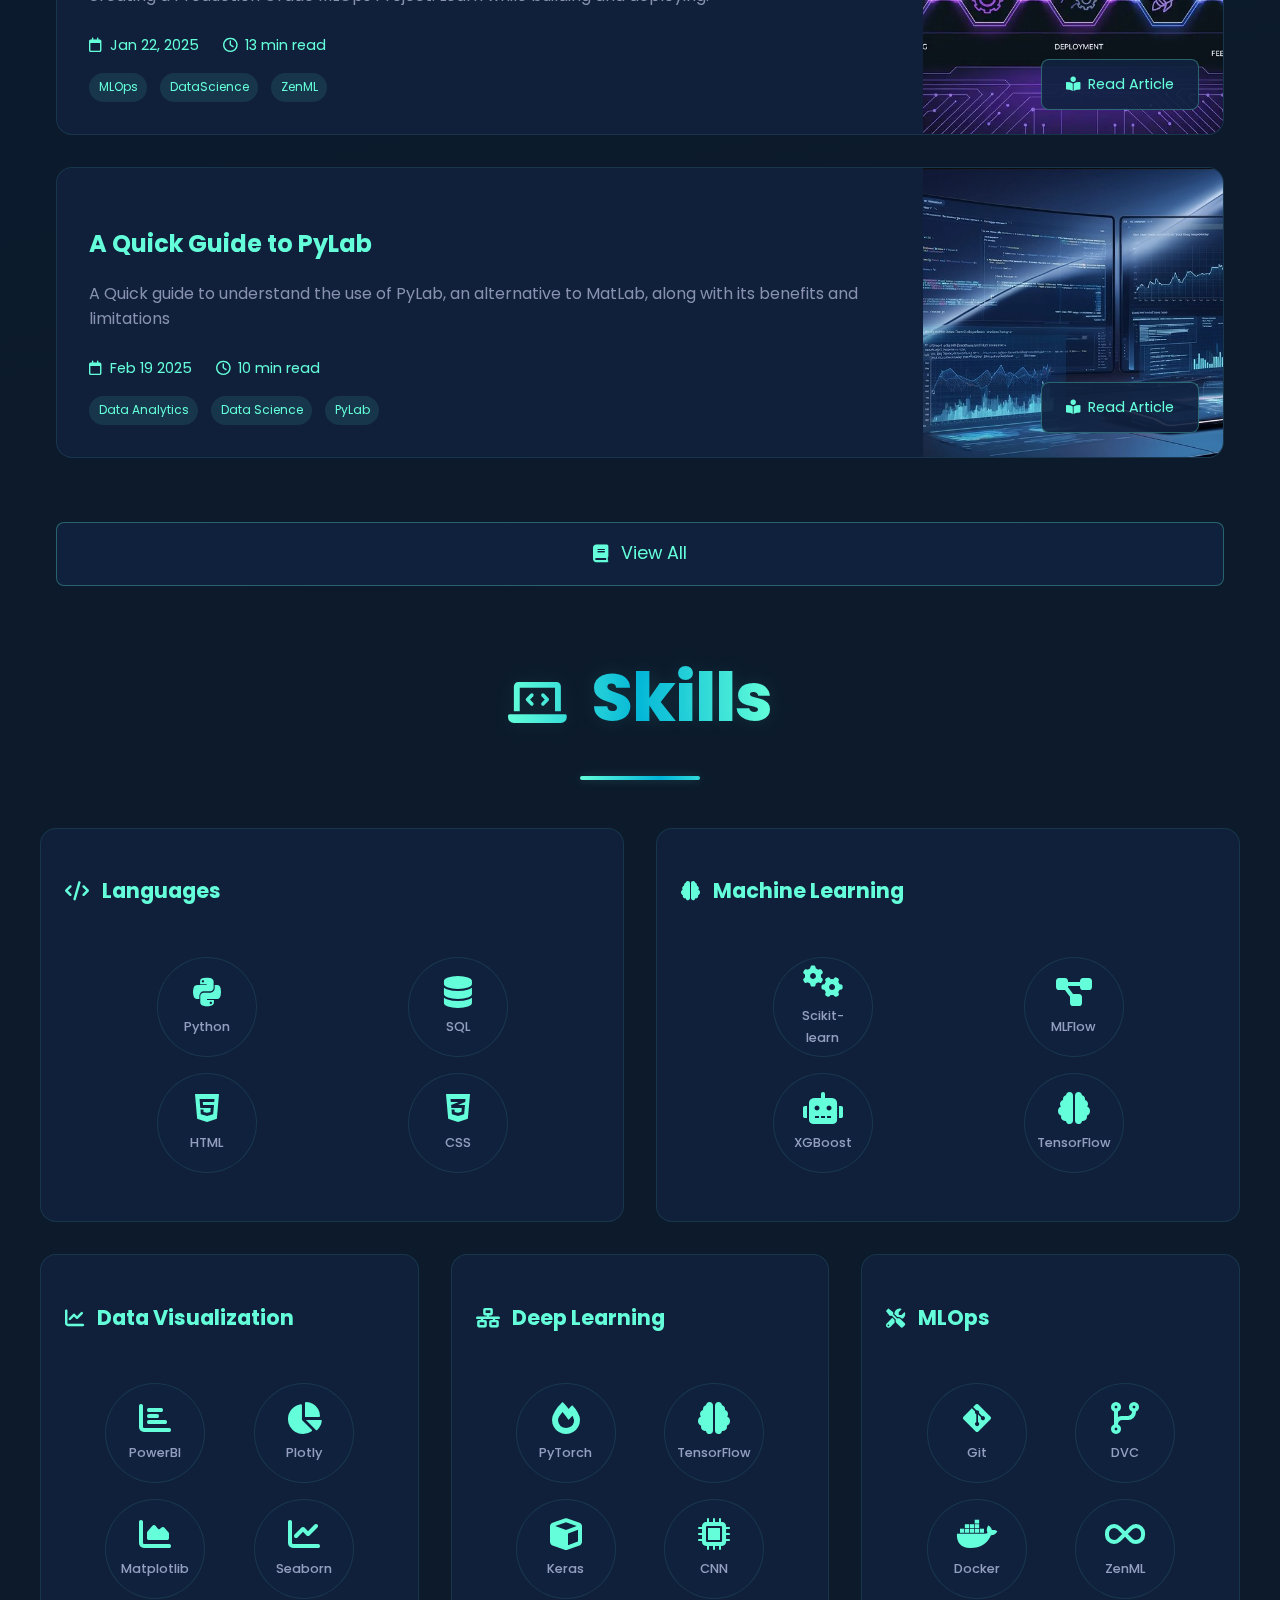
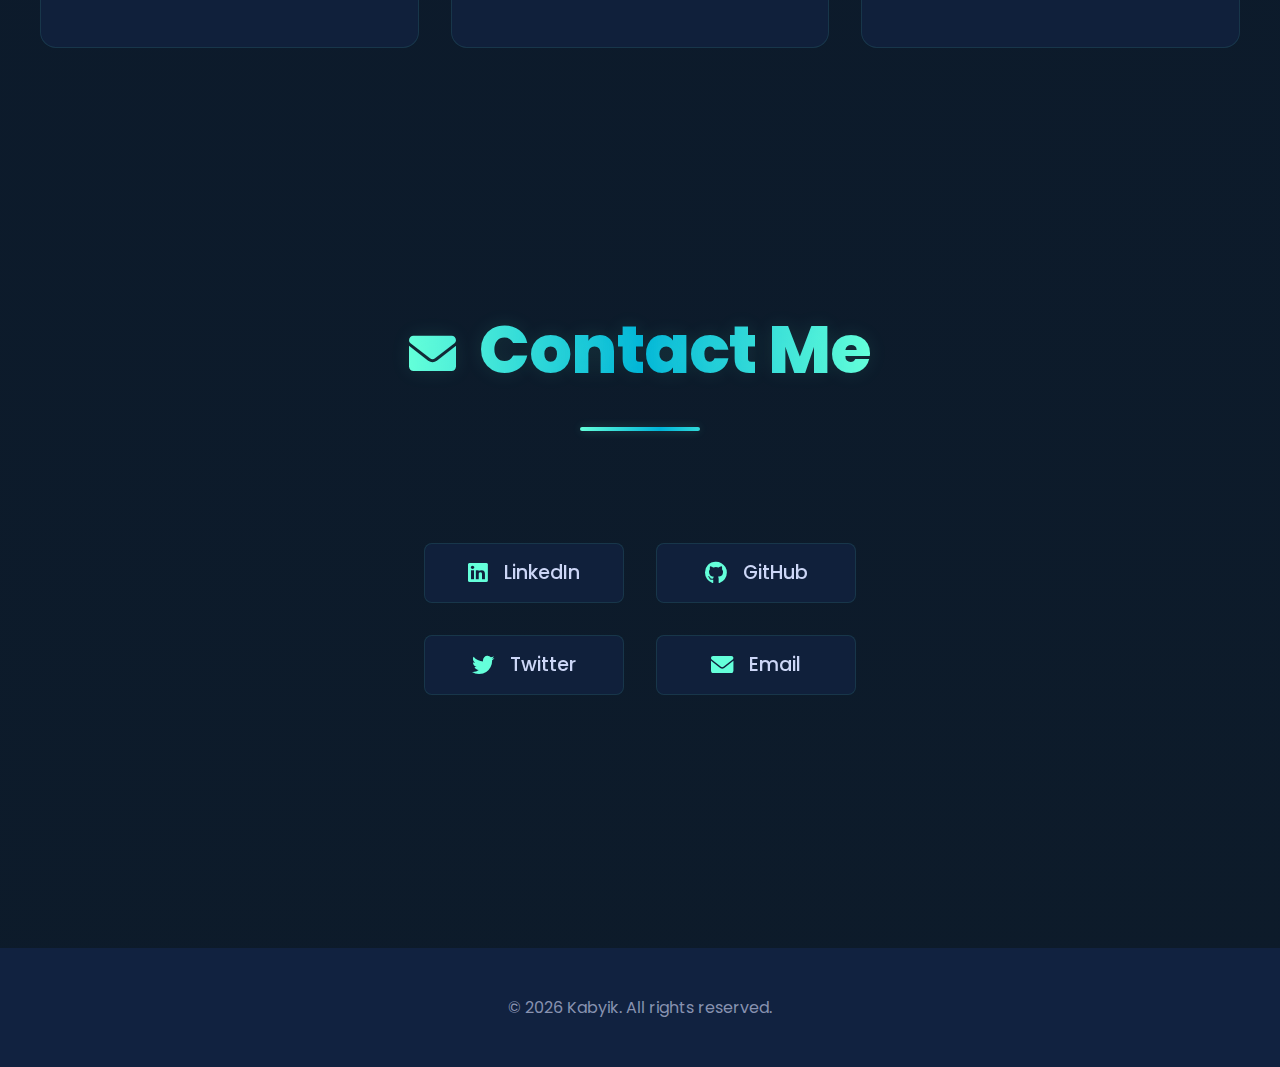
==== commit a5cf41d8: "Updated About Section" ====
--- a/index.html
+++ b/index.html
@@ -4,13 +4,13 @@
     <meta charset="UTF-8">
     <meta name="viewport" content="width=device-width, initial-scale=1.0, maximum-scale=1.0, user-scalable=no">
     <title>Kabyik Kayal</title>
-    <meta name="description" content="Portfolio website of Kabyik Kayal, a Data Scientist and ML Engineer specializing in MLOps, data analysis, and web development.">
-    <meta name="keywords" content="Data Scientist, ML Engineer, MLOps, Python, Data Analysis, Web Development">
+    <meta name="description" content="Portfolio website of Kabyik Kayal, a Data Scientist and ML Engineer specializing in MLOps, data analysis, and AI Agentic Workflows.">
+    <meta name="keywords" content="Data Scientist, ML Engineer, MLOps, Python, Data Analysis">
     <meta name="author" content="Kabyik Kayal">
     
     <!-- Open Graph / Social Media Meta Tags -->
     <meta property="og:title" content="Kabyik Kayal - Data Scientist Portfolio">
-    <meta property="og:description" content="Portfolio website of Kabyik Kayal, a Data Scientist and ML Engineer specializing in MLOps, data analysis, and web development.">
+    <meta property="og:description" content="Portfolio website of Kabyik Kayal, a Data Scientist and ML Engineer specializing in MLOps, data analysis, and AI Agentic Workflows.">
     <meta property="og:image" content="https://www.kabyik.me/assets/portfolio.jpg">
     <meta property="og:url" content="https://www.kabyik.me">
     <meta property="og:type" content="website">
@@ -18,7 +18,7 @@
     <!-- Twitter Meta Tags -->
     <meta name="twitter:card" content="summary_large_image">
     <meta name="twitter:title" content="Kabyik Kayal - Data Scientist Portfolio">
-    <meta name="twitter:description" content="Portfolio website of Kabyik Kayal, a Data Scientist and ML Engineer specializing in MLOps, data analysis, and web development.">
+    <meta name="twitter:description" content="Portfolio website of Kabyik Kayal, a Data Scientist and ML Engineer specializing in MLOps, data analysis, and AI Agentic Workflows.">
     <meta name="twitter:image" content="https://www.kabyik.me/assets/portfolio.jpg">
     
     <!-- Preload critical resources -->
@@ -86,7 +86,7 @@
             <h2><i class="fas fa-user-circle"></i> About Me</h2>
             <div class="about-content">
                 <div class="about-text">
-                    <p>Hi there! Welcome to my little corner of the web. I'm passionate about <strong>Data Science</strong>, <strong>Web Development</strong>, and exploring new ideas. My journey has taken me through 3 different schools in West Bengal and currently at <strong>IIT Madras</strong>, where I developed a strong foundation in <strong>Problem-Solving</strong>, Data Science and <strong>Computer Science</strong> and continuously improving. I'm also fascinated by Photography, Gaming, Music, Astronomy and learning different <strong>languages</strong>. I'm always eager to learn and grow, and I'm excited to share a bit of my world with you here. Feel free to explore! And if you are having problem with your data related tasks, don't hesitate to <strong>connect</strong></p>
+                    <p>I am a Data Scientist with a strong foundation in <strong>Machine Learning</strong>, <strong>MLOps</strong>, and Data Analytics, currently pursuing my studies at IIT Madras. I specialize in predictive modeling, statistical analysis, A/B testing, and <strong>scalable</strong> data solutions, with a keen interest in applications across tech, finance, and healthcare. My <strong>experience</strong> includes building sales forecasting models, optimizing A/B testing frameworks, and developing AI-driven automation tools. I thrive in data-driven problem-solving environments and am passionate about leveraging data to drive business impact. Let’s <strong>connect</strong> to discuss how I can contribute to your team.</p>
                 </div>
                 <div class="resume-container">
                     <div class="resume-download">
@@ -185,7 +185,7 @@
                                 <i class="fab fa-github"></i>
                                 <span>Code</span>
                             </a>
-                            <a href="#" class="btn" title="Live Demo">
+                            <a href="https://github.com/Kabyik-Kayal/DATA-ANALYSIS-PROJECTS/tree/main/HR-Data" class="btn" title="Live Demo">
                                 <i class="fas fa-external-link-alt"></i>
                                 <span>Demo</span>
                             </a>
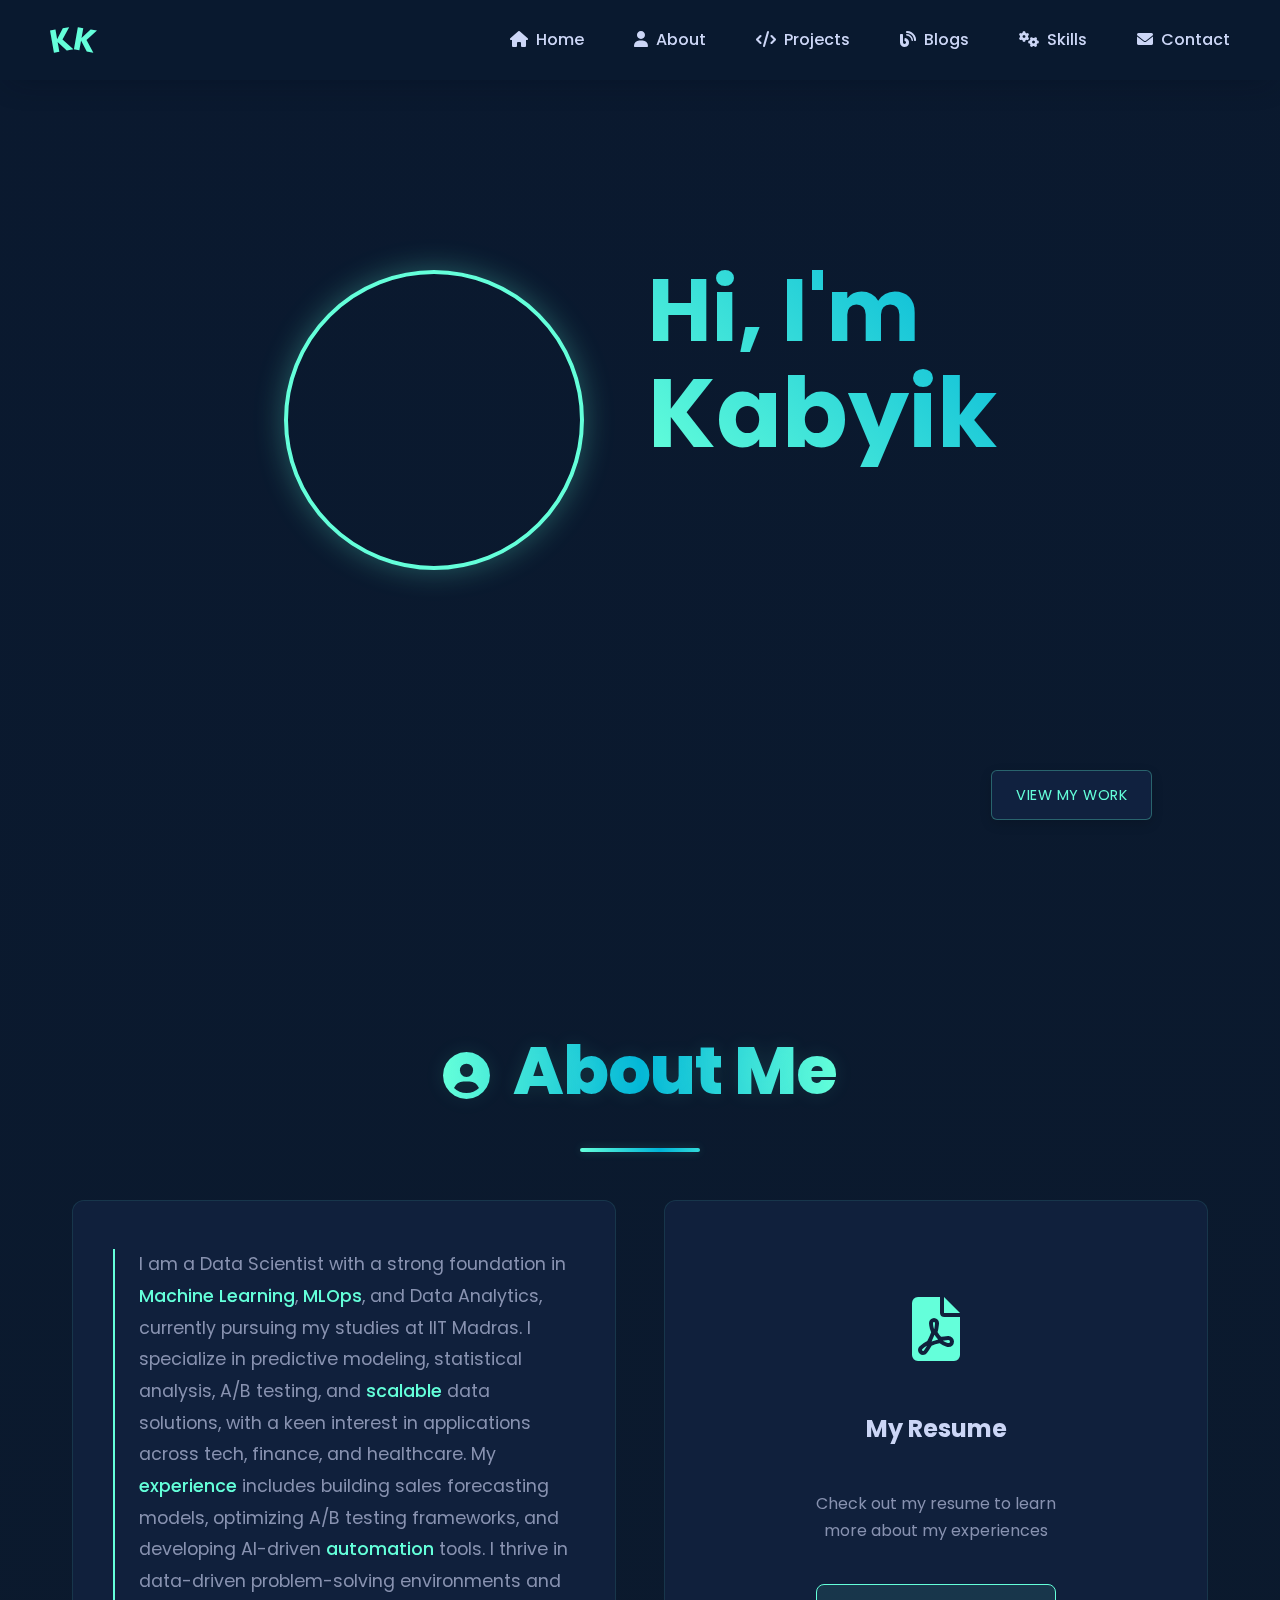
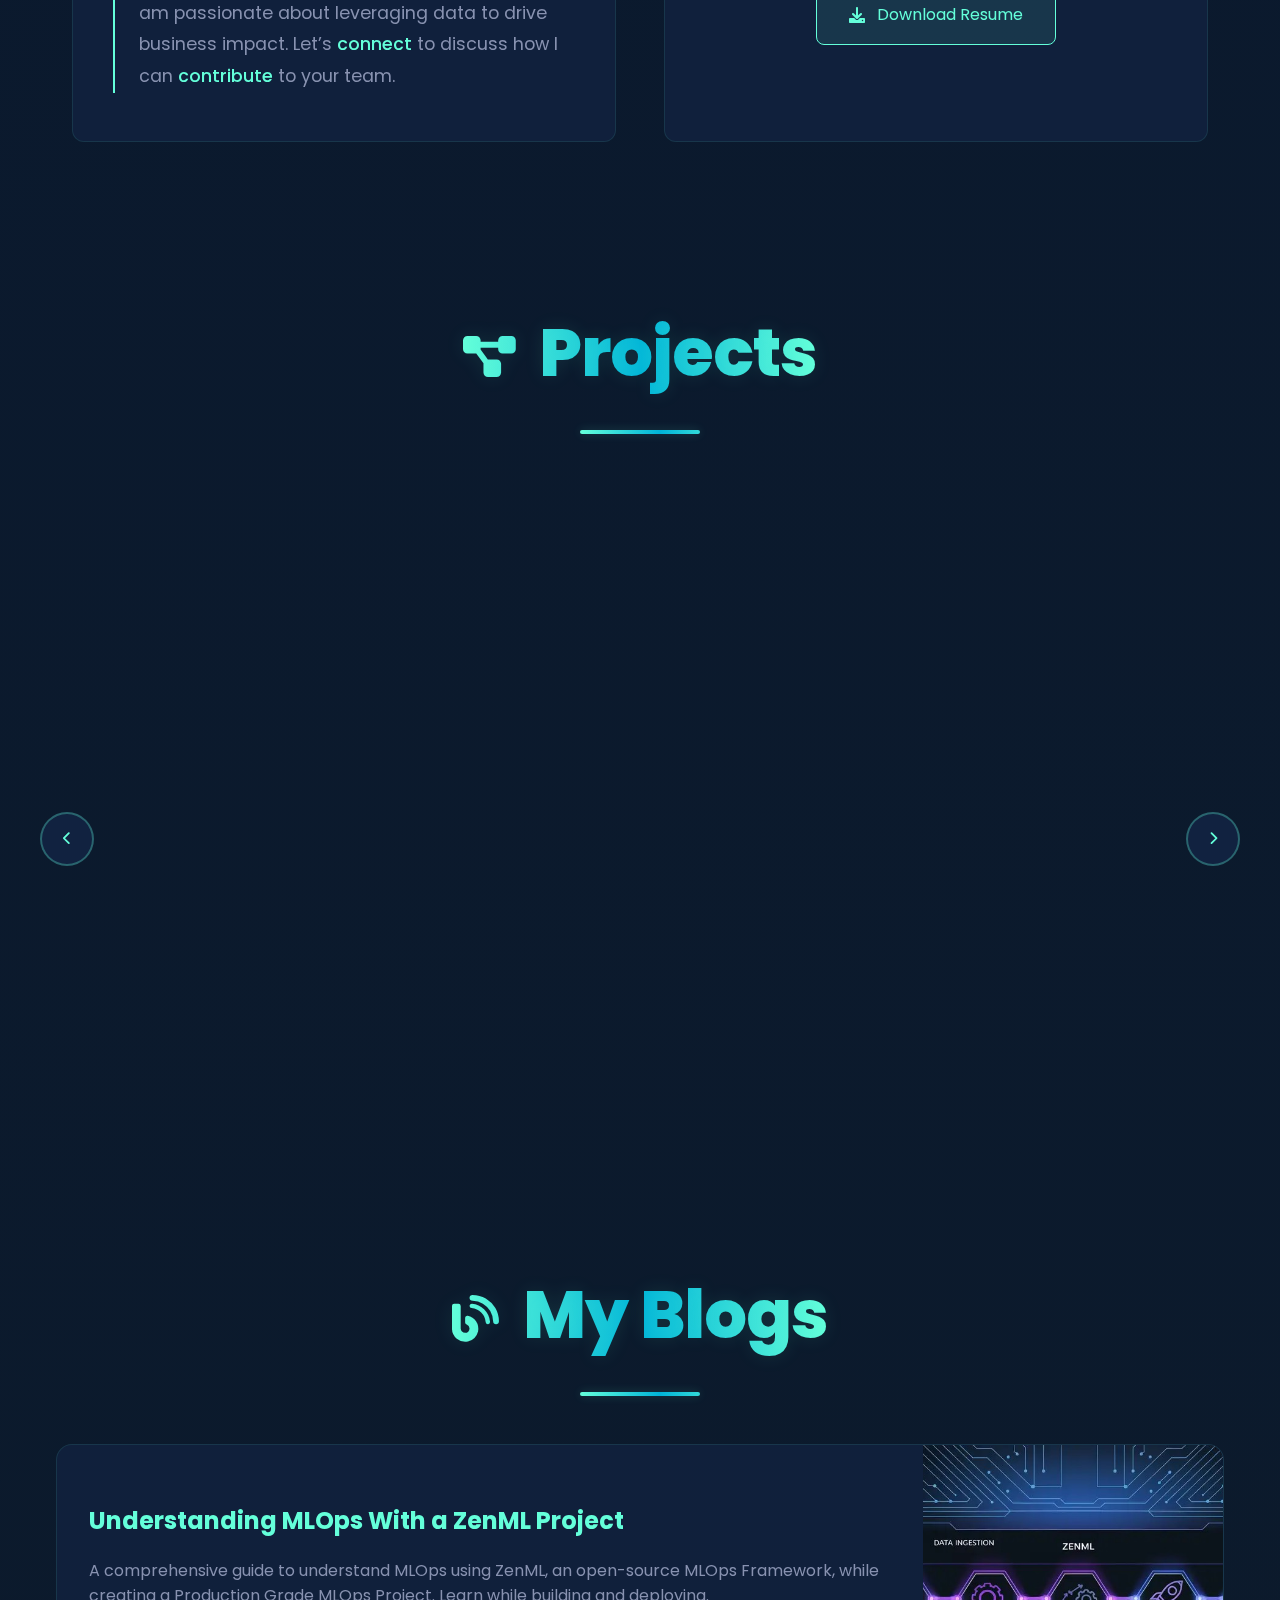
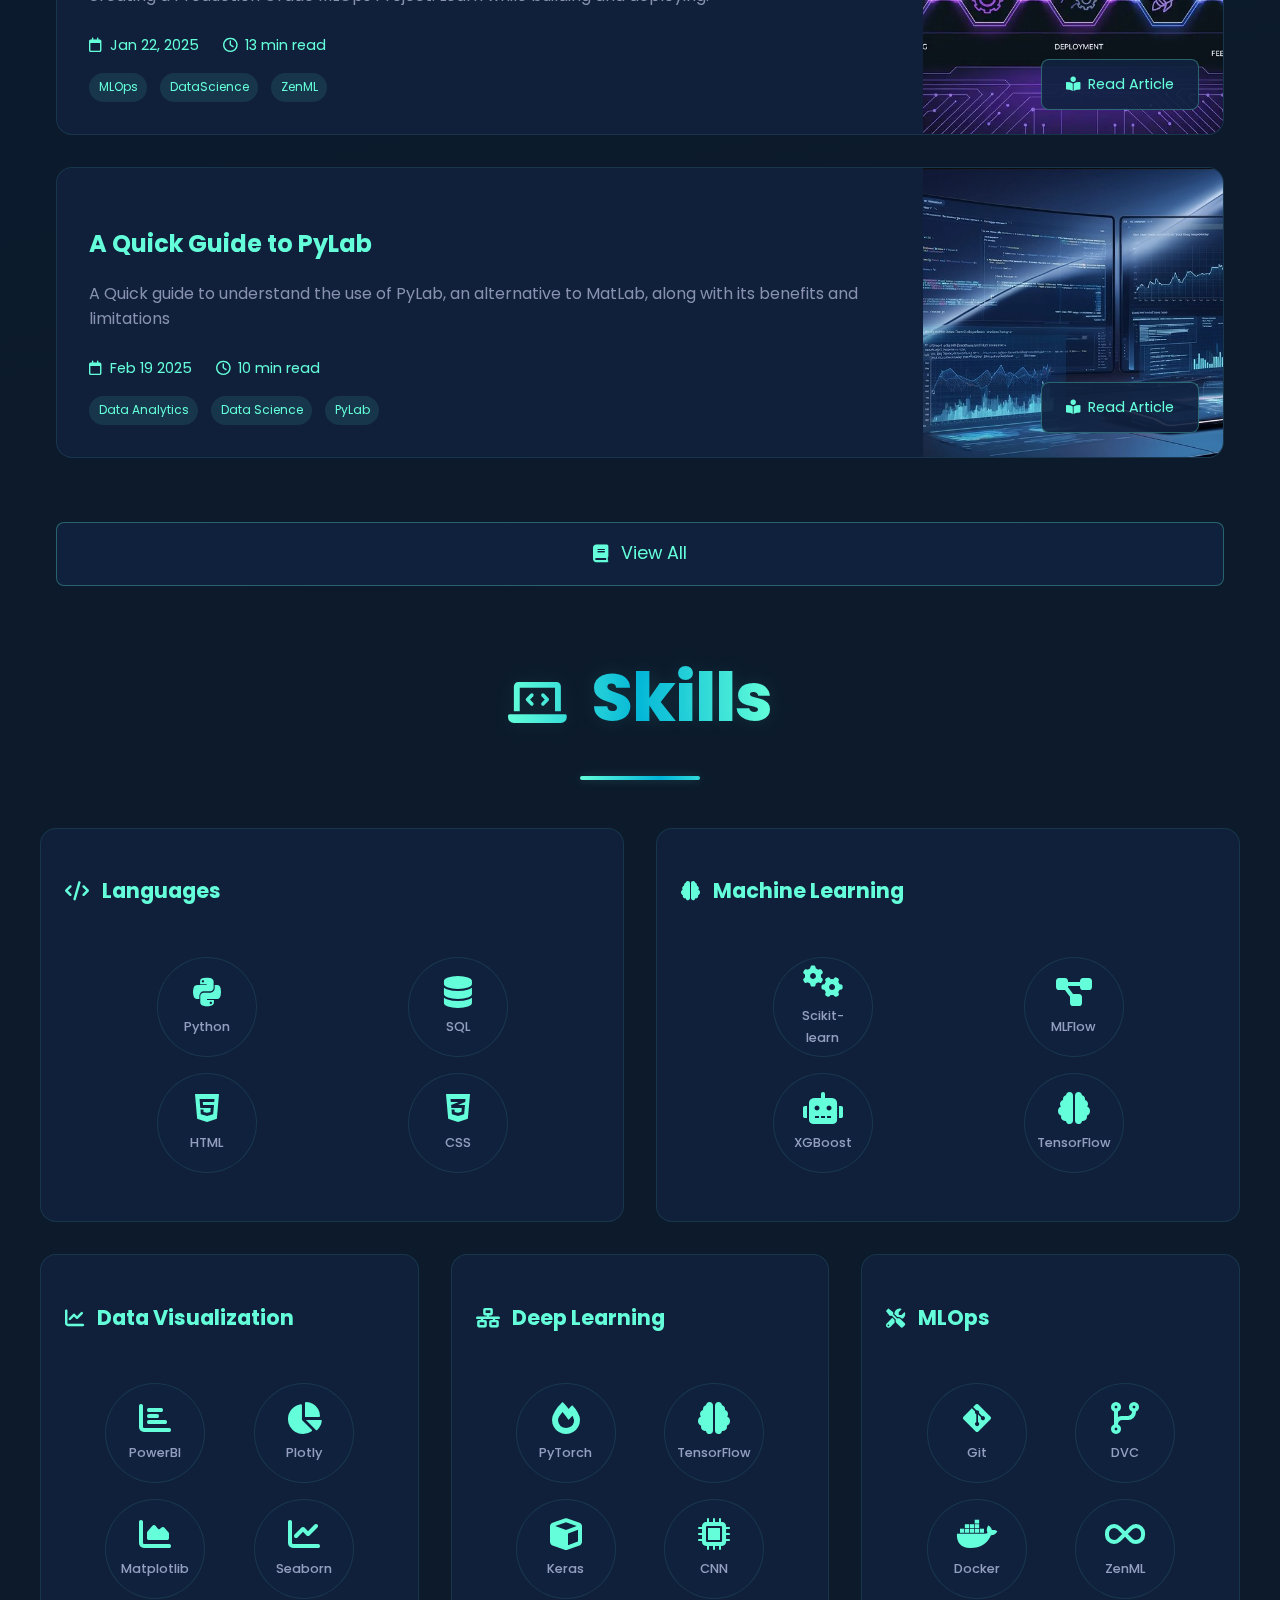
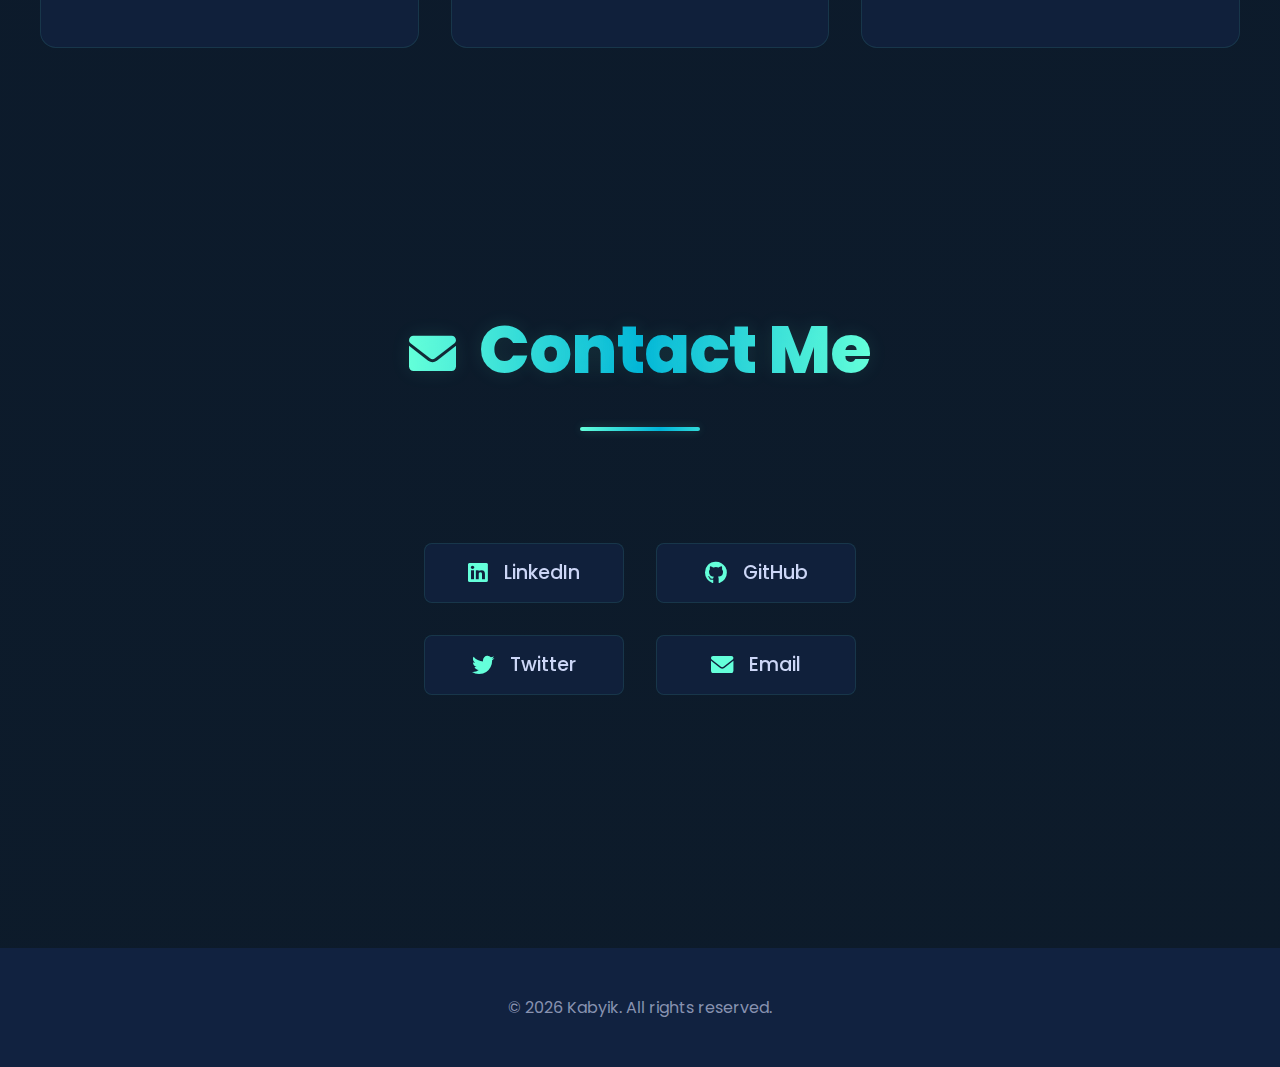
==== commit 43cc9903: "updated about me" ====
--- a/index.html
+++ b/index.html
@@ -86,13 +86,13 @@
             <h2><i class="fas fa-user-circle"></i> About Me</h2>
             <div class="about-content">
                 <div class="about-text">
-                    <p>I am a Data Scientist with a strong foundation in <strong>Machine Learning</strong>, <strong>MLOps</strong>, and Data Analytics, currently pursuing my studies at IIT Madras. I specialize in predictive modeling, statistical analysis, A/B testing, and <strong>scalable</strong> data solutions, with a keen interest in applications across tech, finance, and healthcare. My <strong>experience</strong> includes building sales forecasting models, optimizing A/B testing frameworks, and developing AI-driven automation tools. I thrive in data-driven problem-solving environments and am passionate about leveraging data to drive business impact. Let’s <strong>connect</strong> to discuss how I can contribute to your team.</p>
+                    <p>I am a Data Scientist with a strong foundation in <strong>Machine Learning</strong>, <strong>MLOps</strong>, and Data Analytics, currently pursuing my studies at IIT Madras. I specialize in predictive modeling, statistical analysis, A/B testing, and <strong>scalable</strong> data solutions, with a keen interest in applications across tech, finance, and healthcare. My <strong>experience</strong> includes building sales forecasting models, optimizing A/B testing frameworks, and developing AI-driven <strong>automation</strong> tools. I thrive in data-driven problem-solving environments and am passionate about leveraging data to drive business impact. Let’s <strong>connect</strong> to discuss how I can <strong>contribute</strong> to your team.</p>
                 </div>
                 <div class="resume-container">
                     <div class="resume-download">
                         <i class="fas fa-file-pdf resume-icon"></i>
                         <h3>My Resume</h3>
-                        <p>Download my resume to learn more about my experiences.</p>
+                        <p>Check out my resume to learn more about my experiences</p>
                         <a href="assets/resume.pdf" class="download-resume" download>
                             <i class="fas fa-download"></i>
                             <span>Download Resume</span>
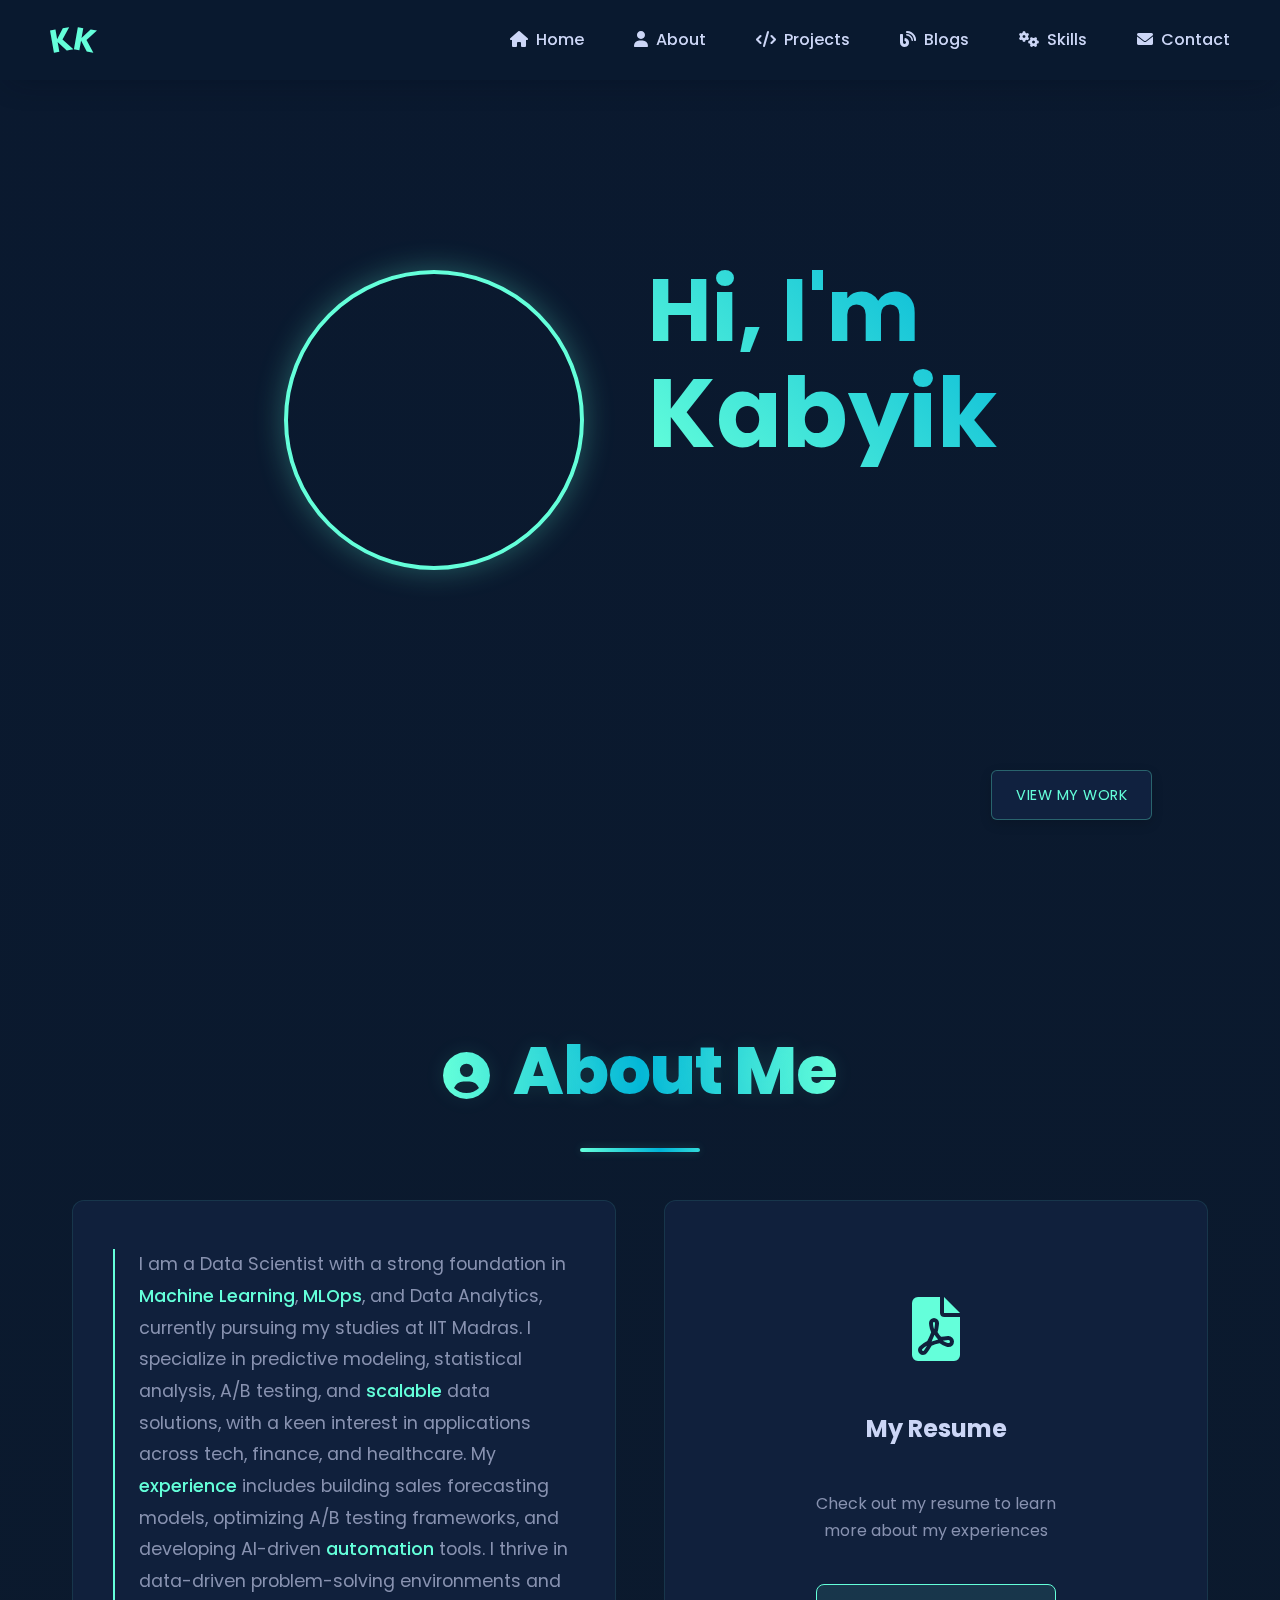
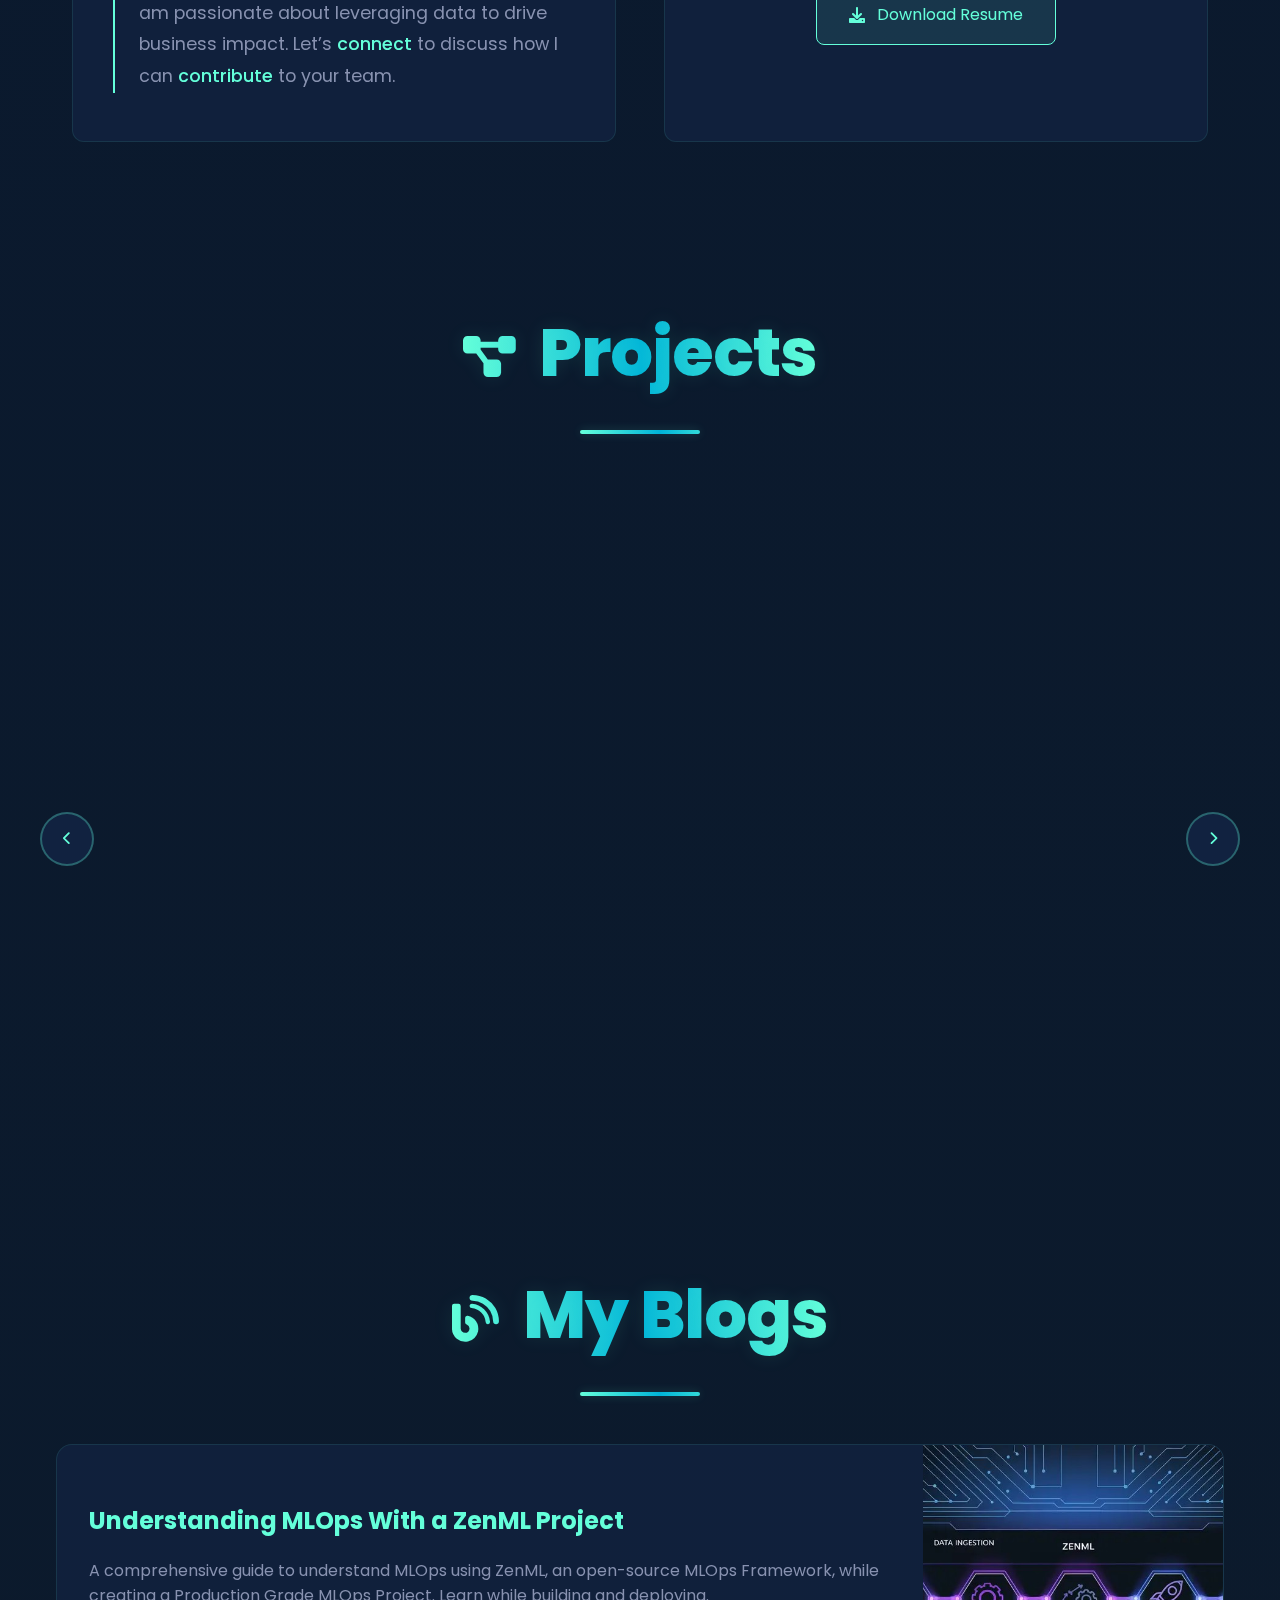
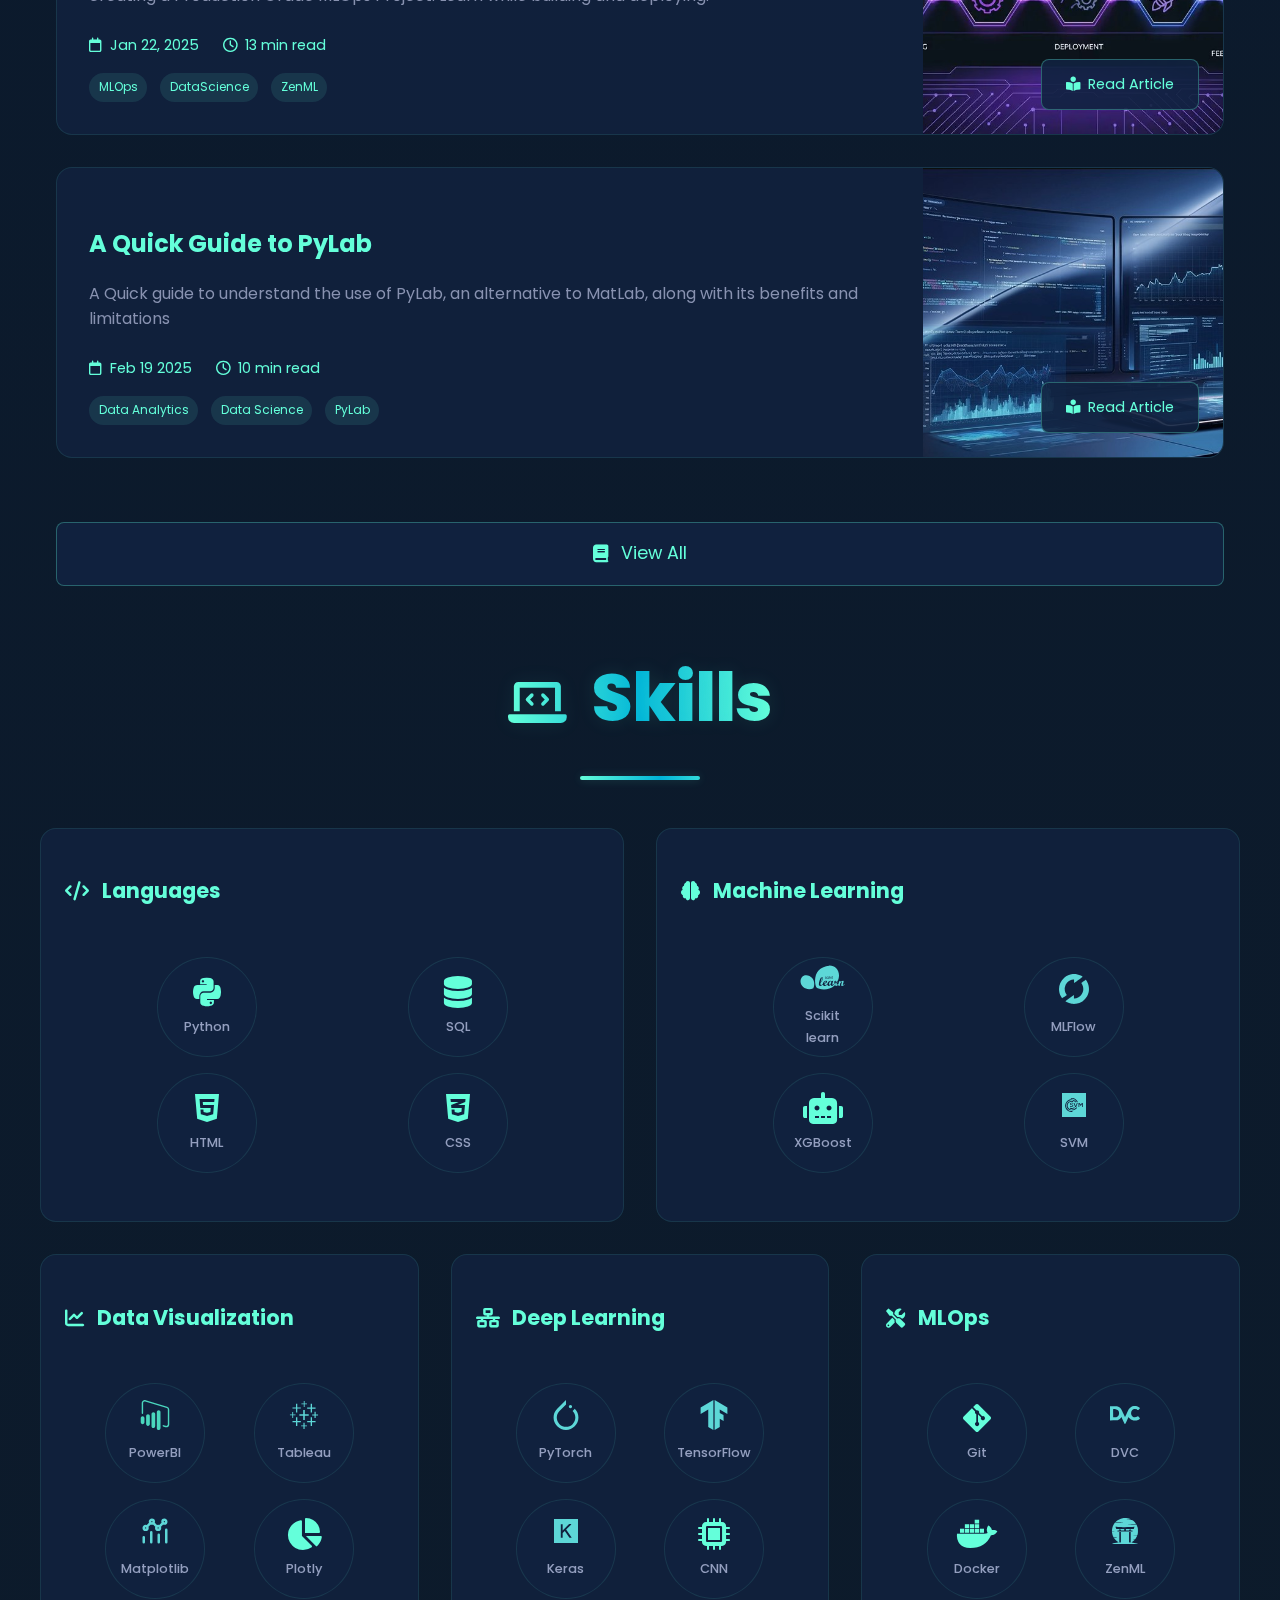
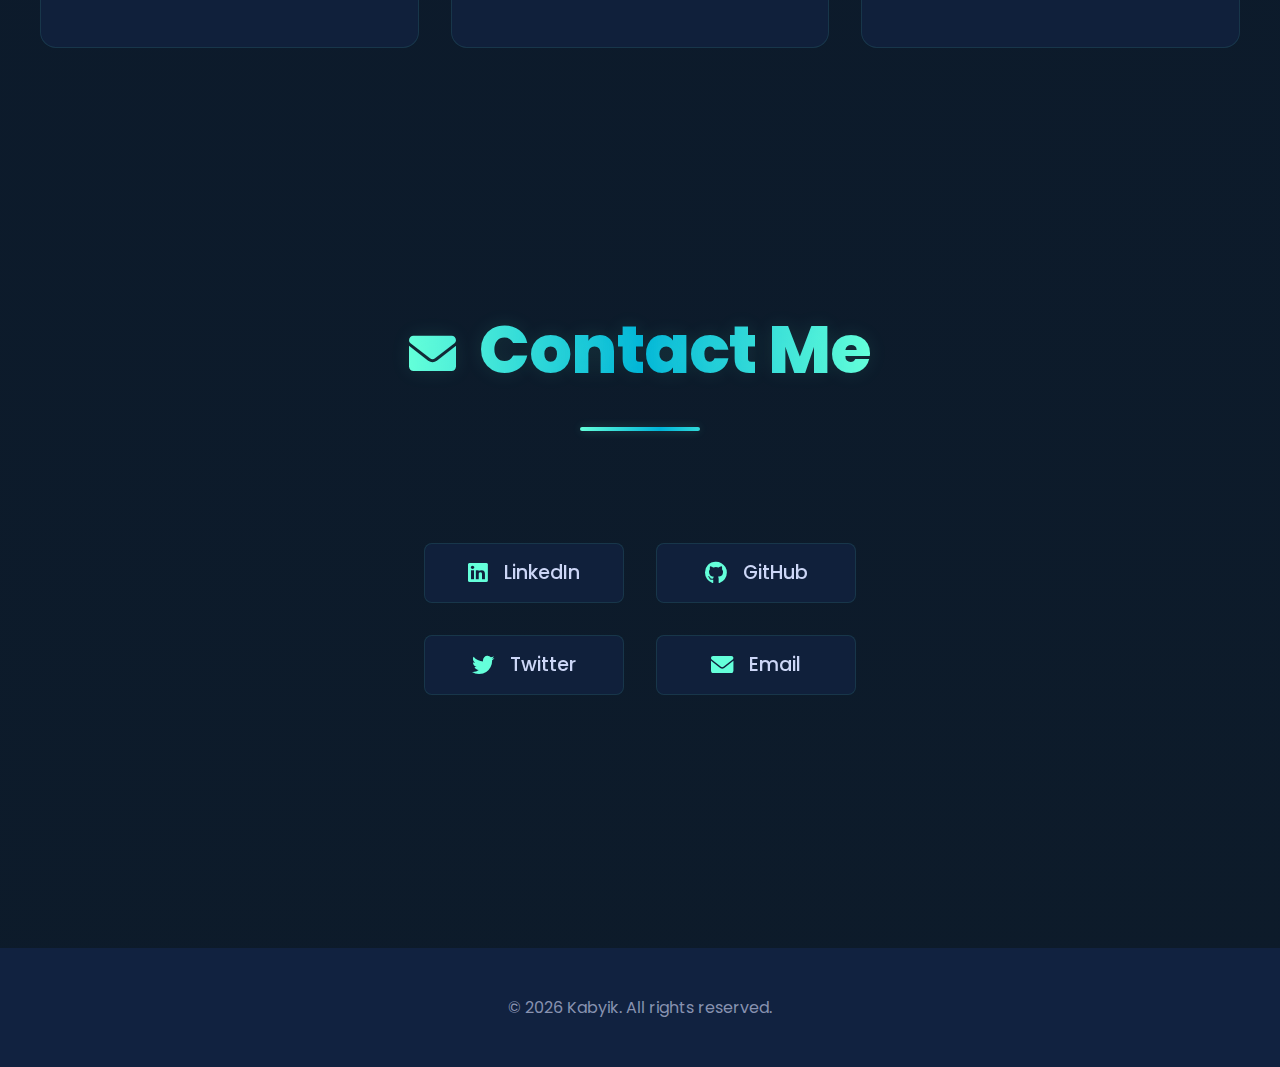
==== commit cc464bc2: "updated skills" ====
--- a/index.html
+++ b/index.html
@@ -335,11 +335,15 @@
                         <h3><i class="fas fa-brain"></i> Machine Learning</h3>
                         <div class="skills-grid">
                             <div class="skill-card">
-                                <i class="fas fa-cogs"></i>
-                                <span>Scikit-learn</span>
-                            </div>
-                            <div class="skill-card">
-                                <i class="fas fa-project-diagram"></i>
+                                <div class="skill-icon" id="scikit-learn-icon">
+                                    <img src="assets/scikit-learn.svg" alt="TensorFlow" class="svg-icon">
+                                </div>
+                                <span>Scikit learn</span>
+                            </div>
+                            <div class="skill-card">
+                                <div class="skill-icon" id="tensorflow-icon">
+                                    <img src="assets/mlflow.svg" alt="TensorFlow" class="svg-icon">
+                                </div>
                                 <span>MLFlow</span>
                             </div>
                             <div class="skill-card">
@@ -347,8 +351,10 @@
                                 <span>XGBoost</span>
                             </div>
                             <div class="skill-card">
-                                <i class="fas fa-brain"></i>
-                                <span>TensorFlow</span>
+                                <div class="skill-icon" id="SVM-icon">
+                                    <img src="assets/SVM.svg" alt="TensorFlow" class="svg-icon">
+                                </div>
+                                <span>SVM</span>
                             </div>
                         </div>
                     </div>
@@ -358,20 +364,26 @@
                         <h3><i class="fas fa-chart-line"></i> Data Visualization</h3>
                         <div class="skills-grid">
                             <div class="skill-card">
-                                <i class="fas fa-chart-bar"></i>
+                                <div class="skill-icon" id="tensorflow-icon">
+                                    <img src="assets/power-bi.svg" alt="TensorFlow" class="svg-icon">
+                                </div>
                                 <span>PowerBI</span>
+                            </div>
+                            <div class="skill-card">
+                                <div class="skill-icon" id="tensorflow-icon">
+                                    <img src="assets/tableau.svg" alt="TensorFlow" class="svg-icon">
+                                </div>
+                                <span>Tableau</span>
+                            </div>
+                            <div class="skill-card">
+                                <div class="skill-icon" id="tensorflow-icon">
+                                    <img src="assets/Matplotlib.svg" alt="TensorFlow" class="svg-icon">
+                                </div>
+                                <span>Matplotlib</span>
                             </div>
                             <div class="skill-card">
                                 <i class="fas fa-chart-pie"></i>
                                 <span>Plotly</span>
-                            </div>
-                            <div class="skill-card">
-                                <i class="fas fa-chart-area"></i>
-                                <span>Matplotlib</span>
-                            </div>
-                            <div class="skill-card">
-                                <i class="fas fa-chart-line"></i>
-                                <span>Seaborn</span>
                             </div>
                         </div>
                     </div>
@@ -379,15 +391,21 @@
                         <h3><i class="fas fa-network-wired"></i> Deep Learning</h3>
                         <div class="skills-grid">
                             <div class="skill-card">
-                                <i class="fas fa-fire"></i>
+                                <div class="skill-icon" id="tensorflow-icon">
+                                    <img src="assets/pytorch.svg" alt="TensorFlow" class="svg-icon">
+                                </div>
                                 <span>PyTorch</span>
                             </div>
                             <div class="skill-card">
-                                <i class="fas fa-brain"></i>
+                                <div class="skill-icon" id="tensorflow-icon">
+                                    <img src="assets/tensorflow.svg" alt="TensorFlow" class="svg-icon">
+                                </div>
                                 <span>TensorFlow</span>
                             </div>
                             <div class="skill-card">
-                                <i class="fas fa-cube"></i>
+                                <div class="skill-icon" id="keras-icon">
+                                    <img src="assets/keras.svg" alt="TensorFlow" class="svg-icon">
+                                </div>
                                 <span>Keras</span>
                             </div>
                             <div class="skill-card">
@@ -404,7 +422,9 @@
                                 <span>Git</span>
                             </div>
                             <div class="skill-card">
-                                <i class="fas fa-code-branch"></i>
+                                <div class="skill-icon" id="dvc-icon">
+                                    <img src="assets/dvc.svg" alt="ZenML" class="svg-icon">
+                                </div>
                                 <span>DVC</span>
                             </div>
                             <div class="skill-card">
@@ -412,7 +432,9 @@
                                 <span>Docker</span>
                             </div>
                             <div class="skill-card">
-                                <i class="fas fa-infinity"></i>
+                                <div class="skill-icon" id="mlflow-icon">
+                                    <img src="assets/zenml.svg" alt="ZenML" class="svg-icon">
+                                </div>
                                 <span>ZenML</span>
                             </div>
                         </div>
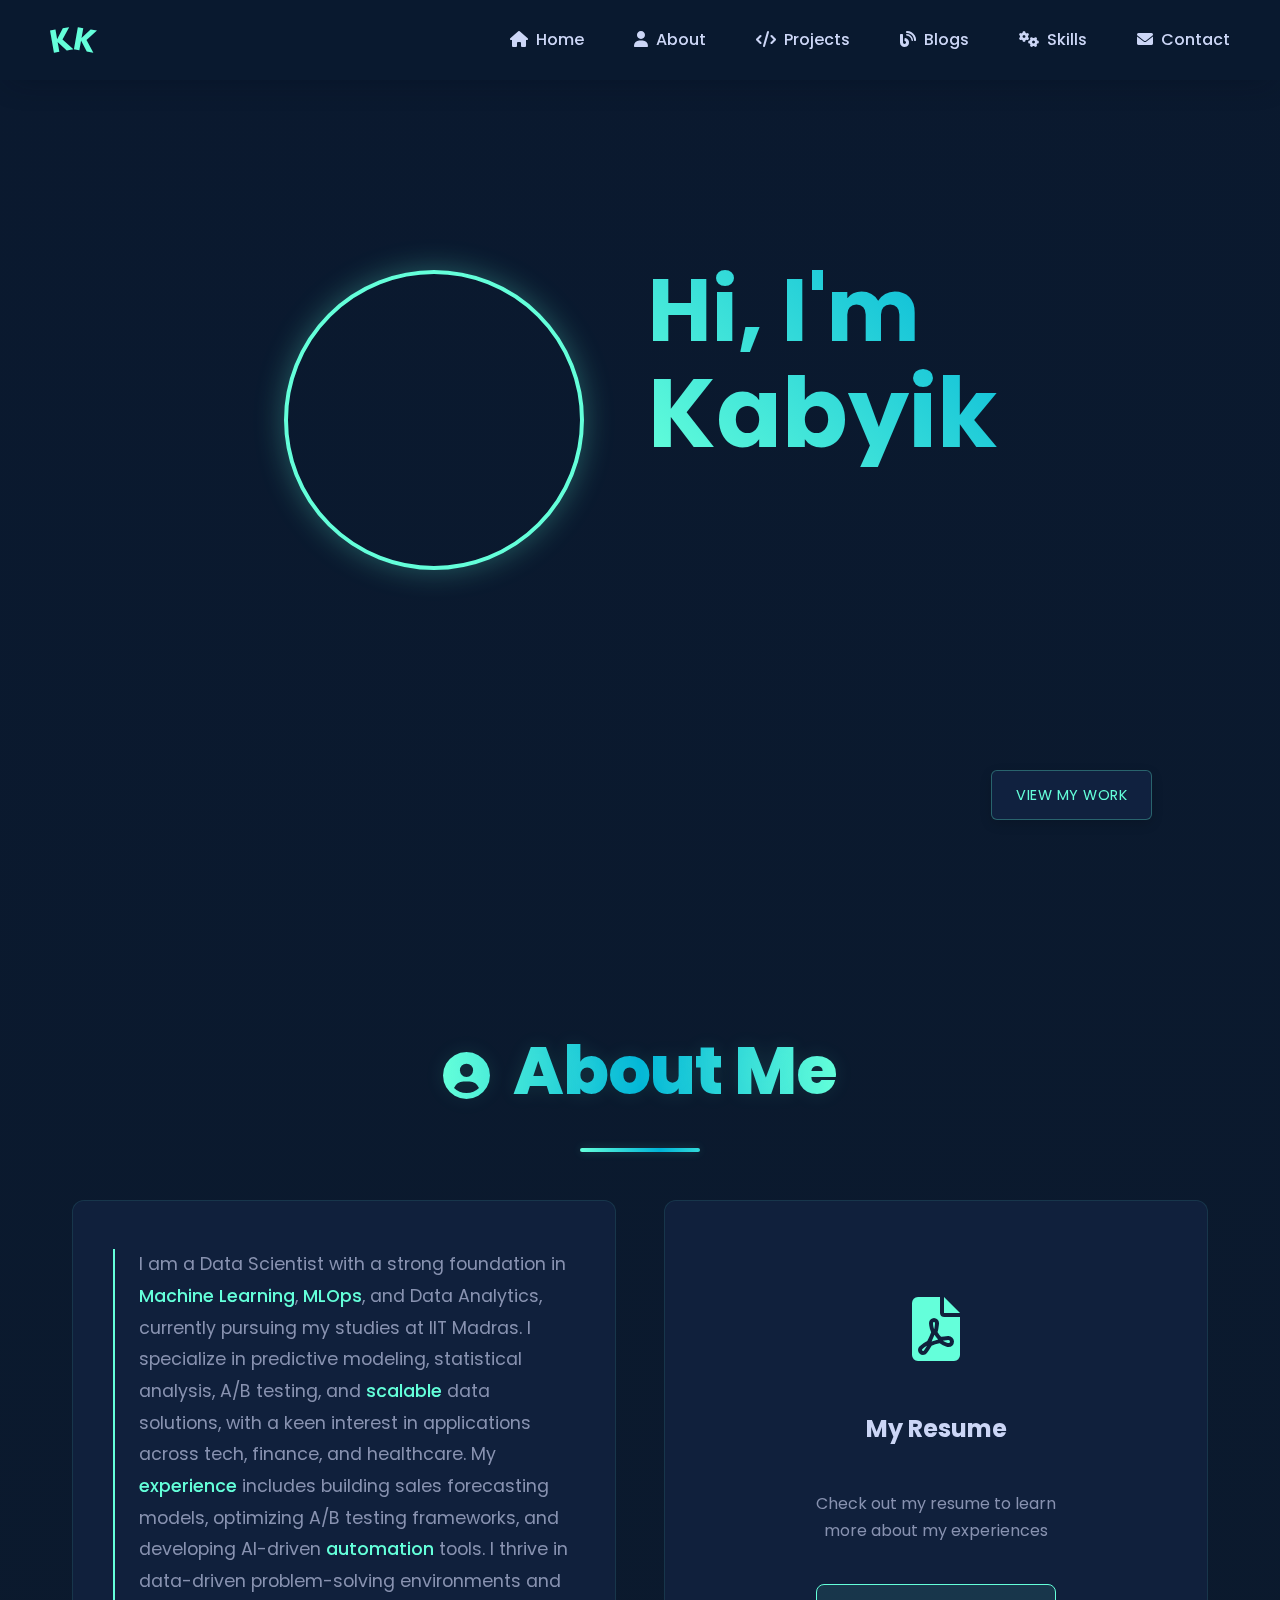
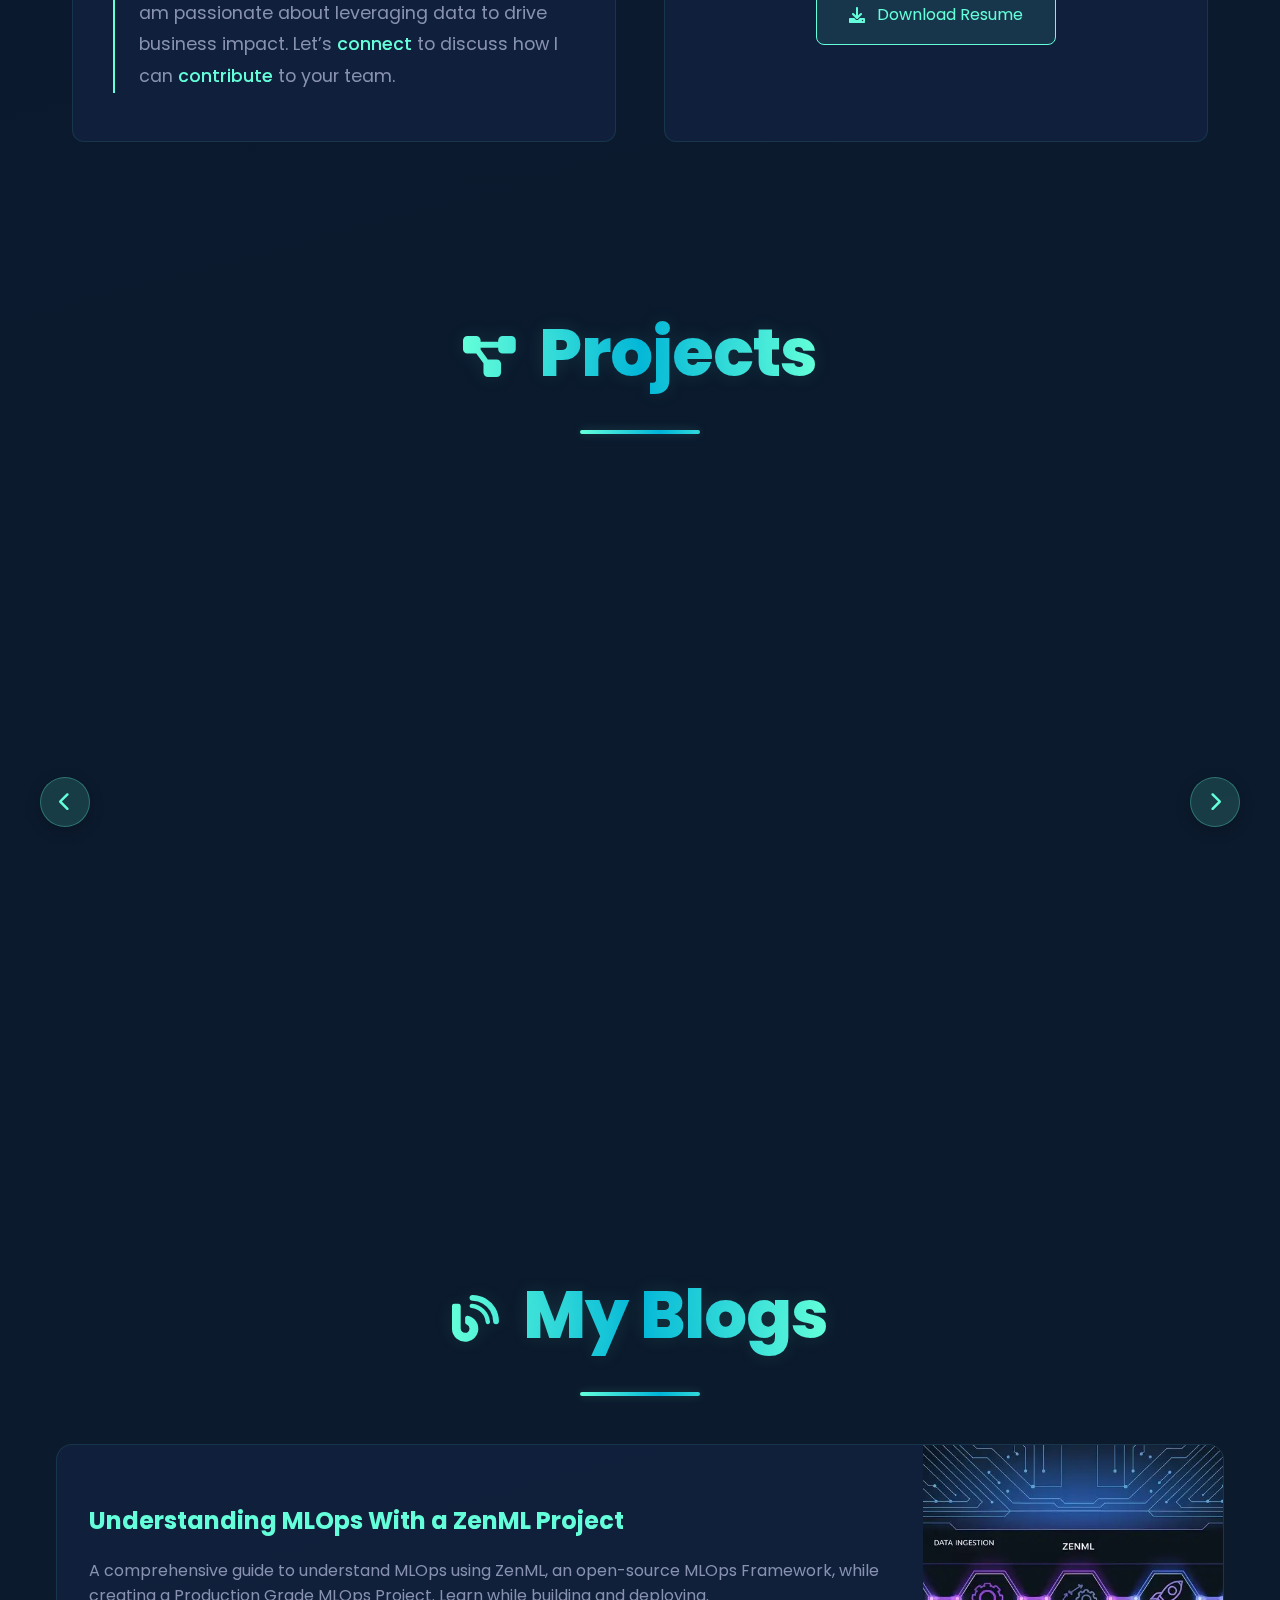
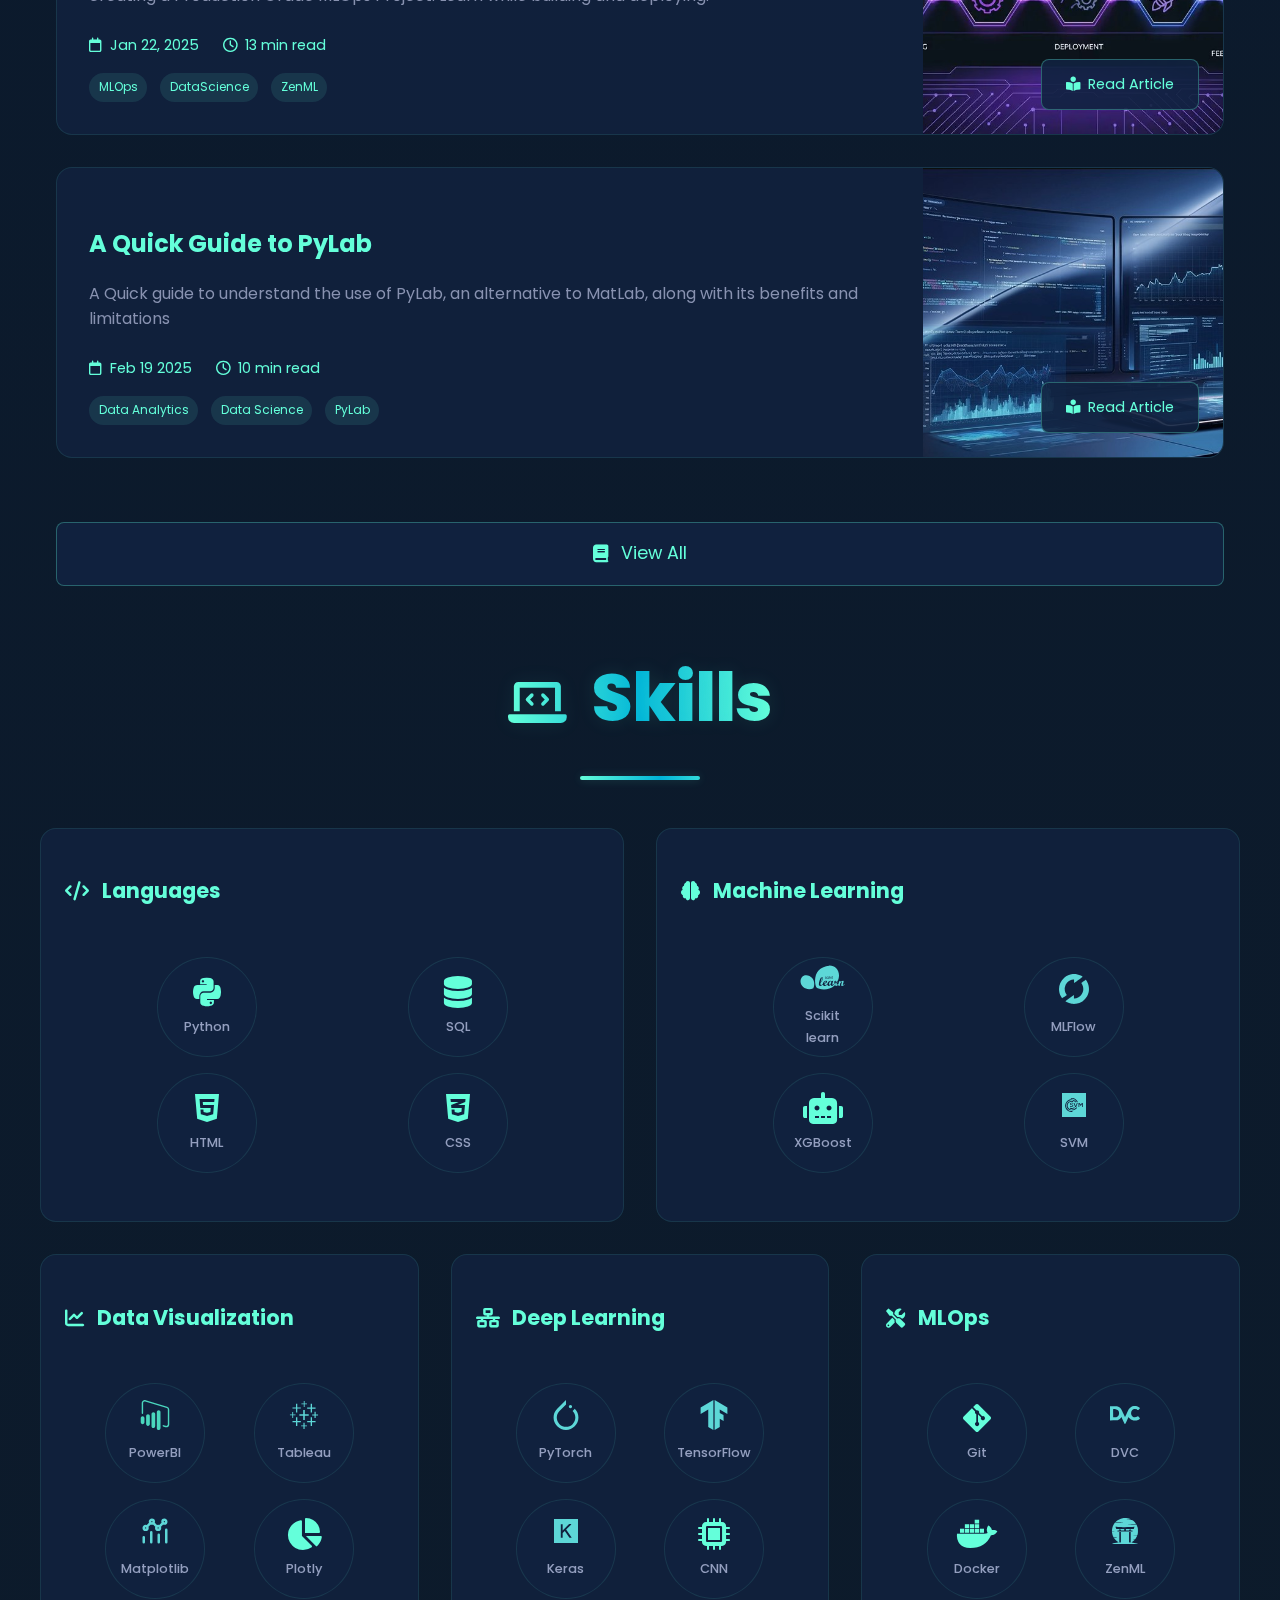
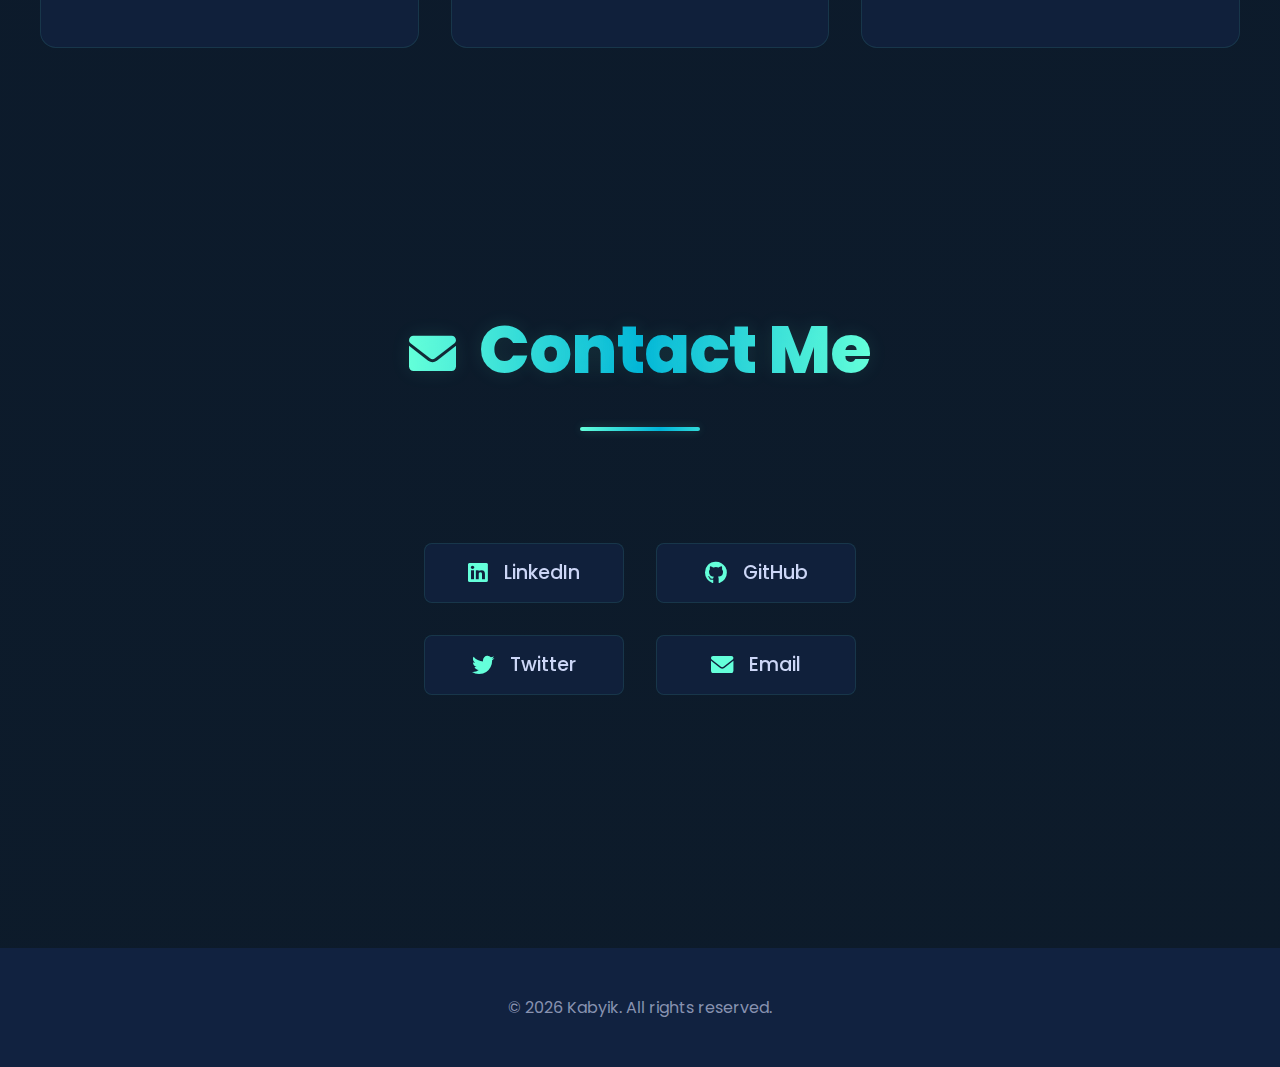
==== commit e31453a6: "changed project slider style and arranged assets" ====
--- a/index.html
+++ b/index.html
@@ -105,7 +105,7 @@
         <!-- Projects Section -->
         <section id="projects" class="card-section">
             <h2><i class="fas fa-project-diagram"></i> Projects</h2>
-            <div class="projects-container">
+            <div class="projects-container auto-slider">
                 <div class="slider-nav">
                     <button class="slider-btn prev-btn"><i class="fas fa-chevron-left"></i></button>
                     <button class="slider-btn next-btn"><i class="fas fa-chevron-right"></i></button>
@@ -113,7 +113,7 @@
                 <div class="project-grid">
                     <div class="project-card">
                         <div class="project-image-container">
-                            <img src="assets/project1.jpeg" alt="CLTV Prediction" class="project-image">
+                            <img src="assets/projects/cltv.jpeg" alt="CLTV Prediction" class="project-image">
                         </div>
                         <div class="project-header">
                             <h3>CLTV Prediction with MLOps</h3>
@@ -140,7 +140,7 @@
                     
                     <div class="project-card">
                         <div class="project-image-container">
-                            <img src="assets/project-chicken.jpg" alt="Coming Soon" class="project-image">
+                            <img src="assets/projects/chicken_disease.jpg" alt="Coming Soon" class="project-image">
                         </div>
                         <div class="project-header">
                             <h3>Chicken Disease Classifier</h3>
@@ -168,7 +168,7 @@
 
                     <div class="project-card">
                         <div class="project-image-container">
-                            <img src="assets/project2.jpg" alt="PowerBi Dashboard" class="project-image">
+                            <img src="assets/projects/HR_PowerBI.jpg" alt="PowerBi Dashboard" class="project-image">
                         </div>
                         <div class="project-header">
                             <h3>HR Data PowerBi Dashboard</h3>
@@ -221,7 +221,7 @@
 
                     <div class="project-card">
                         <div class="project-image-container">
-                            <img src="assets/project-covid.jpg" alt="Tableau Dashboard" class="project-image">
+                            <img src="assets/projects/covid-19.jpg" alt="Tableau Dashboard" class="project-image">
                         </div>
                         <div class="project-header">
                             <h3>COVID-19 Data Analysis</h3>
@@ -269,7 +269,7 @@
                         </div>
                     </div>
                     <div class="blog-image-container">
-                        <img src="assets/blog1.jpg" alt="MLOps Blog" class="blog-image">
+                        <img src="assets/blogs/blog1.jpg" alt="MLOps Blog" class="blog-image">
                         <a href="https://www.analyticsvidhya.com/blog/2025/01/mlops-with-zenml-project/" class="read-more-btn">
                             <i class="fas fa-book-reader"></i>
                             <span>Read Article</span>
@@ -291,7 +291,7 @@
                         </div>
                     </div>
                     <div class="blog-image-container">
-                        <img src="assets/blog2.jpg" alt="MLOps Blog" class="blog-image">
+                        <img src="assets/blogs/blog2.jpg" alt="MLOps Blog" class="blog-image">
                         <a href="https://www.analyticsvidhya.com/blog/2025/02/pylab/" class="read-more-btn">
                             <i class="fas fa-book-reader"></i>
                             <span>Read Article</span>
@@ -336,13 +336,13 @@
                         <div class="skills-grid">
                             <div class="skill-card">
                                 <div class="skill-icon" id="scikit-learn-icon">
-                                    <img src="assets/scikit-learn.svg" alt="TensorFlow" class="svg-icon">
+                                    <img src="assets/skills/scikit-learn.svg" alt="TensorFlow" class="svg-icon">
                                 </div>
                                 <span>Scikit learn</span>
                             </div>
                             <div class="skill-card">
                                 <div class="skill-icon" id="tensorflow-icon">
-                                    <img src="assets/mlflow.svg" alt="TensorFlow" class="svg-icon">
+                                    <img src="assets/skills/mlflow.svg" alt="TensorFlow" class="svg-icon">
                                 </div>
                                 <span>MLFlow</span>
                             </div>
@@ -352,7 +352,7 @@
                             </div>
                             <div class="skill-card">
                                 <div class="skill-icon" id="SVM-icon">
-                                    <img src="assets/SVM.svg" alt="TensorFlow" class="svg-icon">
+                                    <img src="assets/skills/SVM.svg" alt="TensorFlow" class="svg-icon">
                                 </div>
                                 <span>SVM</span>
                             </div>
@@ -365,19 +365,19 @@
                         <div class="skills-grid">
                             <div class="skill-card">
                                 <div class="skill-icon" id="tensorflow-icon">
-                                    <img src="assets/power-bi.svg" alt="TensorFlow" class="svg-icon">
+                                    <img src="assets/skills/power-bi.svg" alt="TensorFlow" class="svg-icon">
                                 </div>
                                 <span>PowerBI</span>
                             </div>
                             <div class="skill-card">
                                 <div class="skill-icon" id="tensorflow-icon">
-                                    <img src="assets/tableau.svg" alt="TensorFlow" class="svg-icon">
+                                    <img src="assets/skills/tableau.svg" alt="TensorFlow" class="svg-icon">
                                 </div>
                                 <span>Tableau</span>
                             </div>
                             <div class="skill-card">
                                 <div class="skill-icon" id="tensorflow-icon">
-                                    <img src="assets/Matplotlib.svg" alt="TensorFlow" class="svg-icon">
+                                    <img src="assets/skills/Matplotlib.svg" alt="TensorFlow" class="svg-icon">
                                 </div>
                                 <span>Matplotlib</span>
                             </div>
@@ -392,19 +392,19 @@
                         <div class="skills-grid">
                             <div class="skill-card">
                                 <div class="skill-icon" id="tensorflow-icon">
-                                    <img src="assets/pytorch.svg" alt="TensorFlow" class="svg-icon">
+                                    <img src="assets/skills/pytorch.svg" alt="TensorFlow" class="svg-icon">
                                 </div>
                                 <span>PyTorch</span>
                             </div>
                             <div class="skill-card">
                                 <div class="skill-icon" id="tensorflow-icon">
-                                    <img src="assets/tensorflow.svg" alt="TensorFlow" class="svg-icon">
+                                    <img src="assets/skills/tensorflow.svg" alt="TensorFlow" class="svg-icon">
                                 </div>
                                 <span>TensorFlow</span>
                             </div>
                             <div class="skill-card">
                                 <div class="skill-icon" id="keras-icon">
-                                    <img src="assets/keras.svg" alt="TensorFlow" class="svg-icon">
+                                    <img src="assets/skills/keras.svg" alt="TensorFlow" class="svg-icon">
                                 </div>
                                 <span>Keras</span>
                             </div>
@@ -423,7 +423,7 @@
                             </div>
                             <div class="skill-card">
                                 <div class="skill-icon" id="dvc-icon">
-                                    <img src="assets/dvc.svg" alt="ZenML" class="svg-icon">
+                                    <img src="assets/skills/dvc.svg" alt="ZenML" class="svg-icon">
                                 </div>
                                 <span>DVC</span>
                             </div>
@@ -433,7 +433,7 @@
                             </div>
                             <div class="skill-card">
                                 <div class="skill-icon" id="mlflow-icon">
-                                    <img src="assets/zenml.svg" alt="ZenML" class="svg-icon">
+                                    <img src="assets/skills/zenml.svg" alt="ZenML" class="svg-icon">
                                 </div>
                                 <span>ZenML</span>
                             </div>
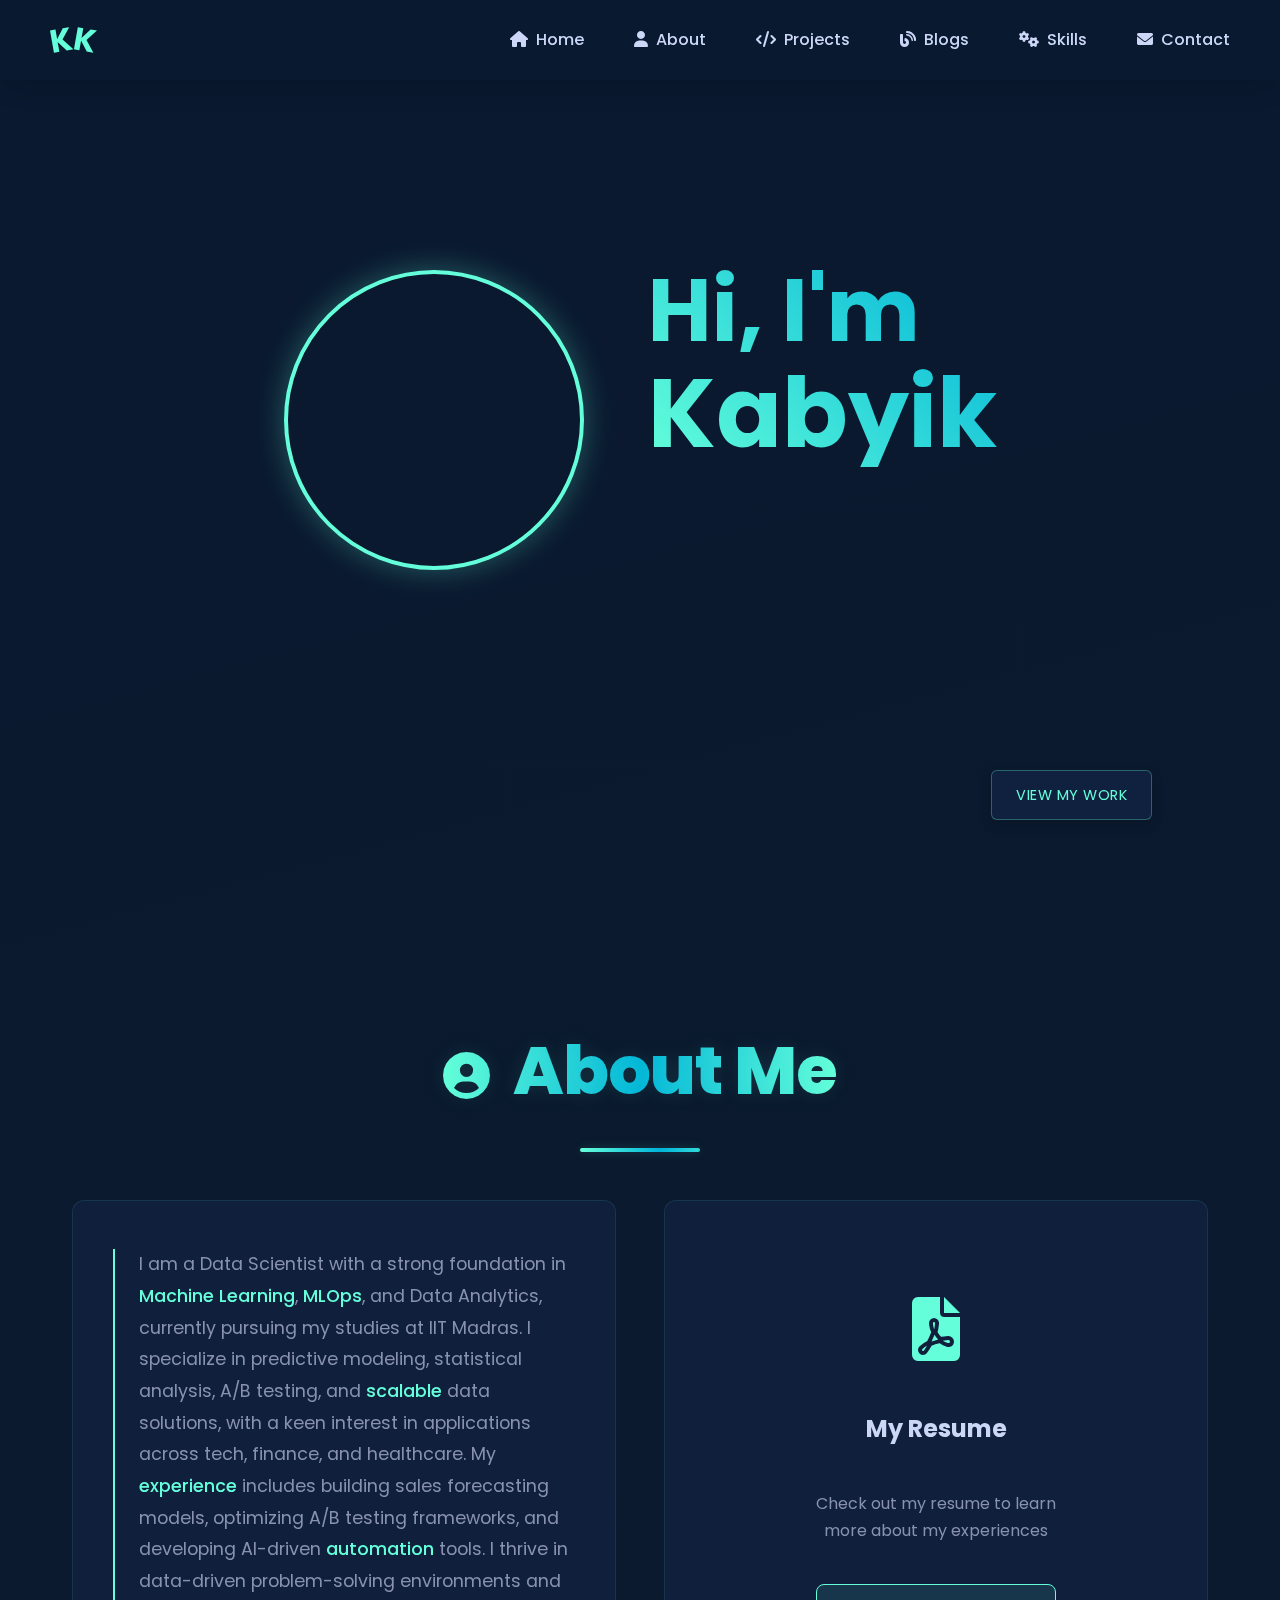
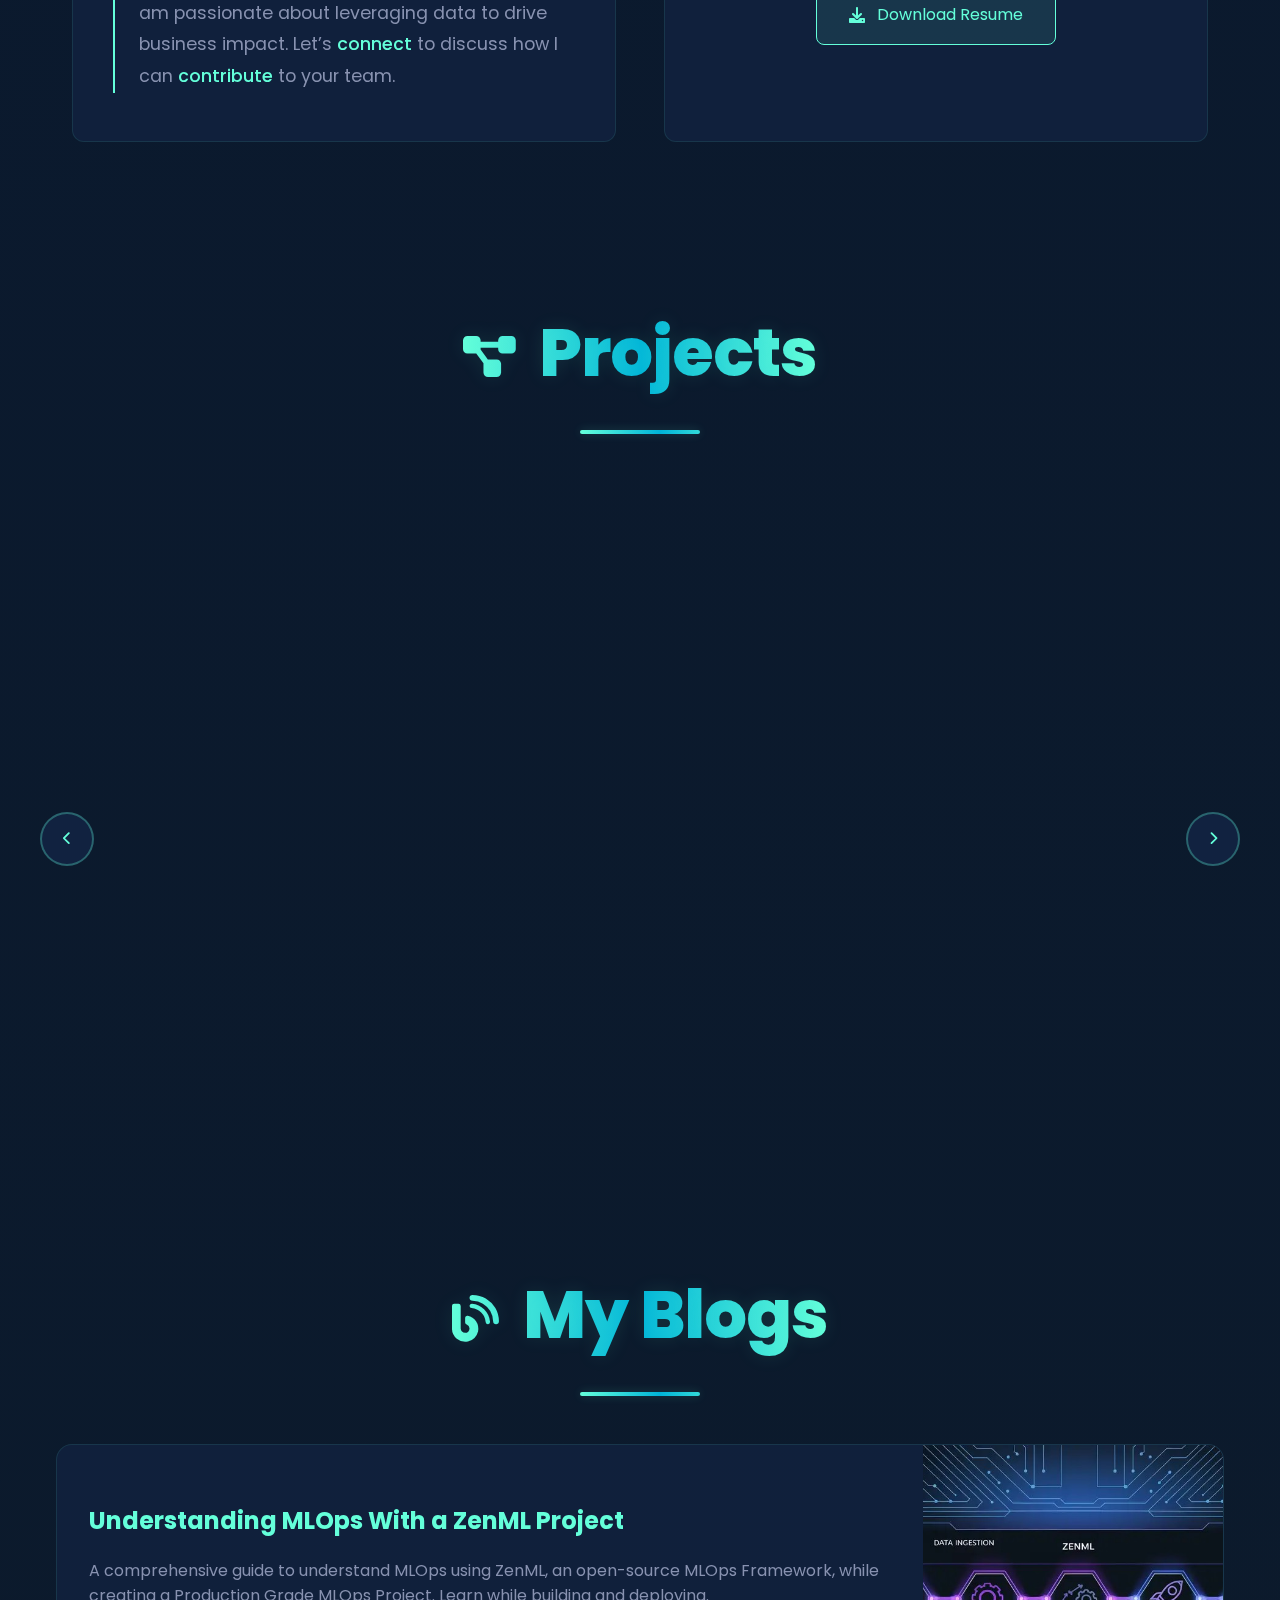
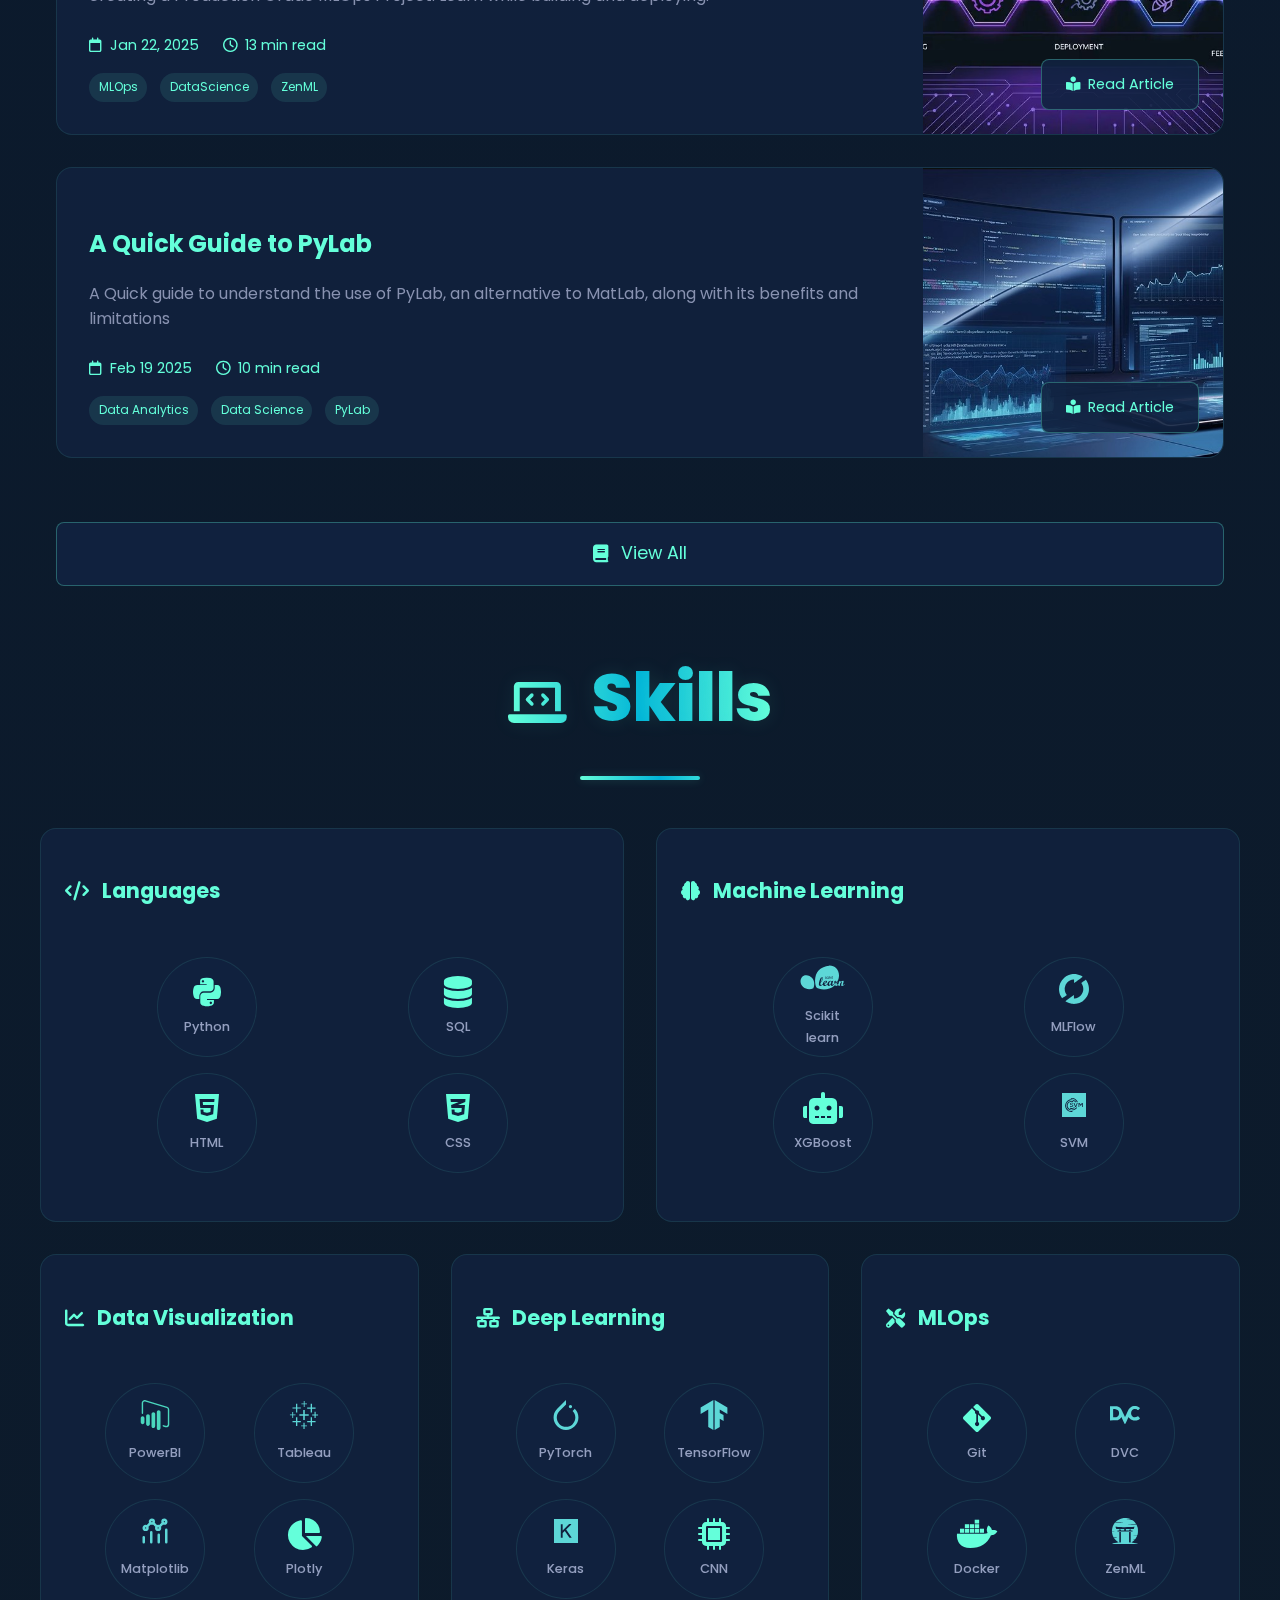
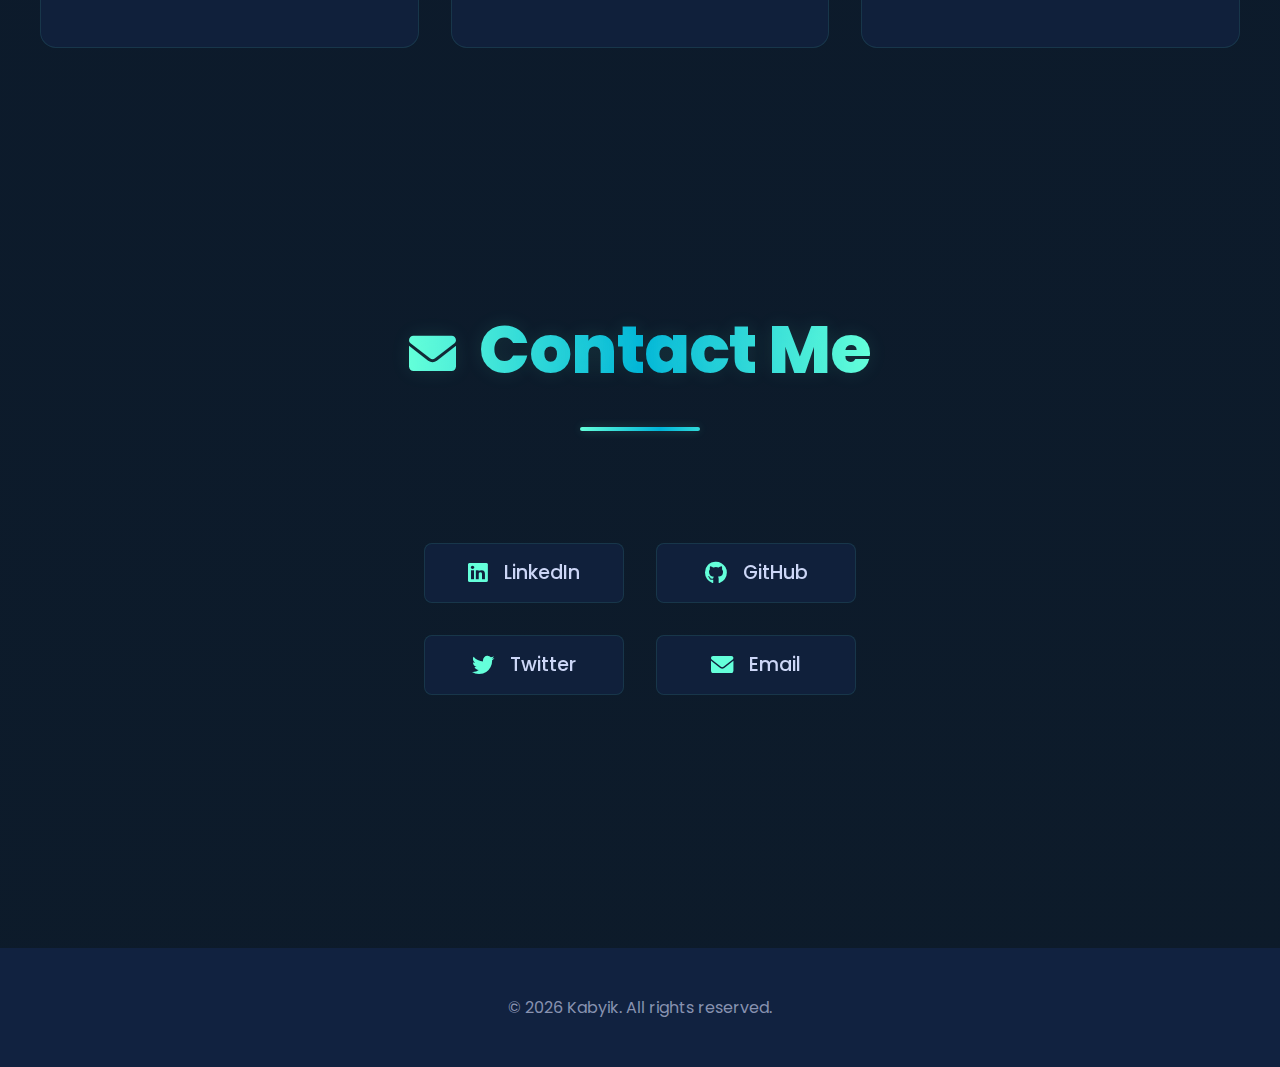
==== commit a0dde00f: "Updated Project Slider with smoother animation and better visibility" ====
--- a/index.html
+++ b/index.html
@@ -42,6 +42,9 @@
     <link rel="dns-prefetch" href="https://fonts.gstatic.com">
     <link rel="dns-prefetch" href="https://cdnjs.cloudflare.com">
     <link rel="dns-prefetch" href="https://cdn.jsdelivr.net">
+    <link rel="stylesheet" href="css/projects.css">
+    <link rel="stylesheet" href="css/mobile-projects.css">
+    <link rel="stylesheet" href="css/responsive.css">
 </head>
 <body>
     <canvas id="network-bg"></canvas>
@@ -221,6 +224,33 @@
 
                     <div class="project-card">
                         <div class="project-image-container">
+                            <img src="assets/comingsoon.png" alt="Time Series Project" class="project-image">
+                        </div>
+                        <div class="project-header">
+                            <h3>Sign Language to Speech</h3>
+                        </div>
+                        <div class="project-content">
+                            <p>Advanced sign to speech model for helping people to communicate more efficiently with challenged people.</p>
+                            <div class="project-tech-stack">
+                                <span class="tech-tag">Python</span>
+                                <span class="tech-tag">OpenCV</span>
+                                <span class="tech-tag">MediaPipe</span>
+                            </div>
+                        </div>
+                        <div class="project-links">
+                            <a href="#" class="btn" title="View Code">
+                                <i class="fab fa-github"></i>
+                                <span>Code</span>
+                            </a>
+                            <a href="#" class="btn" title="Live Demo">
+                                <i class="fas fa-external-link-alt"></i>
+                                <span>Demo</span>
+                            </a>
+                        </div>
+                    </div>
+
+                    <div class="project-card">
+                        <div class="project-image-container">
                             <img src="assets/projects/covid-19.jpg" alt="Tableau Dashboard" class="project-image">
                         </div>
                         <div class="project-header">
--- a/css/projects.css
+++ b/css/projects.css
@@ -0,0 +1,242 @@
+/* projects.css */
+.projects {
+    padding: 100px 0;
+}
+
+section#projects {
+    position: relative;
+    min-height: 100vh;
+    display: flex;
+    flex-direction: column;
+    align-items: center;
+    padding: 40px 0;
+}
+
+.projects-container {
+    width: 100%;
+    max-width: 1400px;
+    height: calc(100vh - 200px);
+    margin: -20px auto 0;
+    position: relative;
+    padding: 0 120px;
+    display: flex;
+    align-items: center;
+    justify-content: center;
+}
+
+.project-grid {
+    position: relative;
+    width: 100%;
+    height: 500px;
+    display: flex;
+    align-items: center;
+    justify-content: center;
+    transform-style: preserve-3d;
+    margin-top: -60px;
+}
+
+.project-card {
+    position: absolute;
+    width: 340px;
+    height: 420px;
+    left: 50%;
+    top: 50%;
+    transform: translate(-50%, -50%);
+    display: flex;
+    flex-direction: column;
+    overflow: hidden;
+    opacity: 0;
+    visibility: hidden;
+    transition: all 0.5s cubic-bezier(0.4, 0.0, 0.2, 1);
+    background: rgba(17, 34, 64, 0.5);
+    border: 2px solid rgba(100, 255, 218, 0.08);
+    border-radius: 16px;
+    box-shadow: 0 4px 20px rgba(0, 0, 0, 0.1);
+    pointer-events: none; /* Disable interaction with inactive cards */
+    z-index: 1;
+}
+
+.project-card.active {
+    opacity: 1;
+    visibility: visible;
+    transform: translate(-50%, -50%) scale(1);
+    z-index: 3;
+    border: 2px solid rgba(100, 255, 218, 0.15);
+    box-shadow: 0 8px 30px rgba(0, 0, 0, 0.15);
+    pointer-events: auto; /* Enable interaction with active card */
+}
+
+.project-card.prev {
+    opacity: 0.7;
+    visibility: visible;
+    transform: translate(-160%, -50%) scale(0.85);
+    z-index: 2;
+    border: 2px solid rgba(100, 255, 218, 0.05);
+}
+
+.project-card.next {
+    opacity: 0.7;
+    visibility: visible;
+    transform: translate(60%, -50%) scale(0.85);
+    z-index: 2;
+    border: 2px solid rgba(100, 255, 218, 0.05);
+}
+
+.project-card:hover {
+    border: 2px solid rgba(100, 255, 218, 0.3);
+    box-shadow: 0 8px 40px rgba(0, 0, 0, 0.2);
+}
+
+.project-image-container {
+    width: 100%;
+    height: 140px;
+    border-radius: 14px 14px 0 0;
+    overflow: hidden;
+}
+
+.project-image {
+    width: 100%;
+    height: 100%;
+    object-fit: cover;
+    transition: transform 0.5s ease;
+}
+
+.project-card:hover .project-image {
+    transform: scale(1.1);
+}
+
+.project-header {
+    padding: 1rem 1rem 0.5rem;
+    background: rgba(17, 34, 64, 0.6);
+    backdrop-filter: blur(8px);
+}
+
+.project-header h3 {
+    font-size: 1.1em;
+    margin: 0 0 0.5rem;
+    color: #64ffda;
+    font-weight: 600;
+}
+
+.project-content {
+    padding: 0 1rem;
+    flex: 1;
+    display: flex;
+    flex-direction: column;
+    background: rgba(17, 34, 64, 0.4);
+}
+
+.project-content p {
+    color: #8892b0;
+    font-size: 0.9em;
+    line-height: 1.5;
+    margin: 0 0 0.75rem;
+}
+
+.project-tech-stack {
+    display: flex;
+    flex-wrap: wrap;
+    gap: 0.4rem;
+    margin: 0.75rem 0;
+}
+
+.tech-tag {
+    padding: 0.25rem 0.6rem;
+    background: rgba(100, 255, 218, 0.1);
+    border-radius: 15px;
+    font-size: 0.75rem;
+    color: #64ffda;
+    transition: all 0.3s ease;
+}
+
+.tech-tag:hover {
+    background: rgba(100, 255, 218, 0.2);
+    transform: translateY(-2px);
+}
+
+.project-links {
+    padding: 0.75rem 1rem;
+    display: flex;
+    gap: 0.75rem;
+    margin-top: auto;
+    border-top: 1px solid rgba(100, 255, 218, 0.1);
+    background: rgba(17, 34, 64, 0.6);
+}
+
+.project-links .btn {
+    flex: 1;
+    padding: 0.4rem 0.8rem;
+    display: flex;
+    align-items: center;
+    justify-content: center;
+    gap: 0.5rem;
+    border: 1px solid rgba(100, 255, 218, 0.3);
+    border-radius: 8px;
+    font-size: 0.85rem;
+    background: rgba(17, 34, 64, 0.9);
+    color: #64ffda;
+    transition: all 0.3s ease;
+}
+
+.project-links .btn:hover {
+    background: rgba(100, 255, 218, 0.1);
+    border-color: #64ffda;
+    transform: translateY(-2px);
+}
+
+/* Improved button styles for better visibility */
+.slider-btn {
+    width: 54px;
+    height: 54px;
+    position: absolute;
+    display: flex;
+    align-items: center;
+    justify-content: center;
+    background: #112240;
+    border: 2px solid rgba(100, 255, 218, 0.3);
+    color: #64ffda;
+    border-radius: 50%;
+    cursor: pointer;
+    pointer-events: auto;
+    transition: all 0.3s ease;
+    z-index: 5; /* Ensure buttons are always on top */
+}
+
+.slider-btn.prev-btn {
+    left: 40px;
+}
+
+.slider-btn.next-btn {
+    right: 40px;
+}
+
+.slider-btn:hover {
+    background: rgba(100, 255, 218, 0.1);
+    border-color: #64ffda;
+    transform: scale(1.1);
+}
+
+/* Desktop view solid styling for project cards */
+@media screen and (min-width: 1024px) {
+    .project-card {
+        background: #0a192f; /* Solid background color */
+        border: 2px solid rgba(100, 255, 218, 0.08);
+    }
+    
+    .project-header {
+        background: #112240; /* Solid header background */
+        backdrop-filter: none; /* Remove blur effect */
+    }
+    
+    .project-content {
+        background: #0a192f; /* Solid content background */
+    }
+    
+    .project-links {
+        background: #112240; /* Solid footer background */
+    }
+    
+    .project-card.active {
+        border: 2px solid rgba(100, 255, 218, 0.15);
+    }
+}--- a/css/mobile-projects.css
+++ b/css/mobile-projects.css
@@ -0,0 +1,76 @@
+/* Mobile styles for projects section (max-width: 768px) */
+@media screen and (max-width: 768px) {
+    .projects-container {
+        height: 450px !important;
+        padding: 0 20px;
+        margin-top: 20px;
+        overflow: hidden;
+    }
+
+    .project-grid {
+        height: 380px;
+        margin-top: 0;
+    }
+
+    .project-card {
+        width: 280px !important;
+        height: 360px !important;
+        margin: 0 auto;
+    }
+
+    .project-card.active {
+        transform: translate(-50%, -50%) scale(1) !important;
+    }
+
+    .project-image-container {
+        height: 120px !important;
+    }
+
+    .project-content {
+        padding: 0.75rem;
+    }
+
+    .project-content p {
+        font-size: 0.85rem;
+        line-height: 1.4;
+        margin-bottom: 0.5rem;
+    }
+
+    .project-tech-stack {
+        gap: 0.3rem;
+    }
+
+    .tech-tag {
+        padding: 0.2rem 0.5rem;
+        font-size: 0.7rem;
+    }
+
+    .project-links {
+        padding: 0.5rem;
+        gap: 0.5rem;
+    }
+
+    .project-links .btn {
+        padding: 0.3rem 0.6rem;
+        font-size: 0.8rem;
+    }
+
+    .slider-btn {
+        width: 36px;
+        height: 36px;
+        top: 50%;
+    }
+
+    .slider-btn.prev-btn {
+        left: 5px;
+    }
+
+    .slider-btn.next-btn {
+        right: 5px;
+    }
+
+    .project-header h3 {
+        font-size: 1rem;
+        margin-bottom: 0.3rem;
+    }
+}
--- a/css/responsive.css
+++ b/css/responsive.css
@@ -0,0 +1,407 @@
+/* responsive.css */
+/* Base Box Sizing */
+* {
+    box-sizing: border-box;
+}
+
+/* Base Container Settings */
+html, body {
+    overflow-x: hidden;
+    width: 100%;
+    max-width: 100%;
+    margin: 0;
+    padding: 0;
+    position: relative;
+}
+
+main {
+    width: 100%;
+    max-width: 100vw;
+    overflow-x: hidden;
+}
+
+section {
+    max-width: 100%;
+    overflow-x: hidden;
+}
+
+@media (max-width: 1200px) {
+    .skills-grid {
+        grid-template-columns: repeat(3, 1fr);
+        gap: 20px;
+    }
+    
+    .projects-container {
+        padding: 0 80px;
+    }
+}
+
+@media (max-width: 968px) {
+    /* Header */
+    .mobile-menu-btn {
+        display: flex;
+        align-items: center;
+        justify-content: center;
+    }
+
+    nav ul {
+        position: absolute;
+        top: 80px;
+        right: 0;
+        background: rgba(10, 25, 47, 0.95);
+        backdrop-filter: blur(10px);
+        flex-direction: column;
+        width: 200px;
+        padding: 20px 0;
+        border-radius: 0 0 10px 10px;
+        transform: translateY(-150%);
+        opacity: 0;
+        visibility: hidden;
+        transition: all 0.3s ease;
+        border: 1px solid rgba(100, 255, 218, 0.1);
+        box-shadow: 0 10px 30px -10px rgba(2, 12, 27, 0.7);
+    }
+
+    nav ul.show {
+        transform: translateY(0);
+        opacity: 1;
+        visibility: visible;
+    }
+
+    /* Hero */
+    .hero-content {
+        flex-direction: column;
+        text-align: center;
+        gap: 2rem;
+        padding: 20px;
+    }
+
+    .hero-text {
+        text-align: center;
+    }
+
+    /* About */
+    .about-content {
+        flex-direction: column;
+        gap: 2rem;
+    }
+
+    .about-text, .resume-container {
+        width: 100%;
+    }
+
+    .about-text {
+        padding: 2rem;
+    }
+    
+    .about-text p {
+        font-size: 1rem;
+        padding-left: 1rem;
+    }
+
+    /* Skills */
+    .skills-row {
+        flex-direction: column;
+    }
+}
+
+@media (min-width: 769px) {
+    .hero-cta {
+        bottom: 5rem; /* Move up from 3rem to 5rem */
+    }
+}
+
+@media (max-width: 768px) {
+    /* Fix horizontal scrolling */
+    body, html {
+        overflow-x: hidden;
+        width: 100%;
+        position: relative;
+    }
+
+    main, section, .container {
+        width: 100%;
+        max-width: 100%;
+        overflow-x: hidden;
+    }
+    
+    /* Additional fix for mobile containers */
+    .container, .about-content, .projects-container, 
+    .blogs-container, .skills-container, .contact-container {
+        width: 100% !important;
+        max-width: 100% !important;
+        padding-left: 15px !important;
+        padding-right: 15px !important;
+        box-sizing: border-box !important;
+        margin-left: 0 !important;
+        margin-right: 0 !important;
+    }
+    
+    /* Header */
+    header {
+        padding: 0 20px;
+        height: 60px;
+        width: 100%;
+    }
+
+    .logo {
+        font-size: 1.5em;
+    }
+
+    nav ul {
+        top: 80px;
+        right: 0;
+        width: 200px;
+        padding: 20px 0;
+    }
+
+    /* Hero */
+    .hero {
+        padding: 100px 0;
+        text-align: center;
+    }
+
+    .hero h1 {
+        font-size: 3em;
+    }
+
+    .hero p {
+        font-size: 1.2em;
+        margin: 20px auto;
+    }
+
+    .hero-cta {
+        position: relative;
+        bottom: auto;
+        right: auto;
+        margin-top: 2rem;
+        text-align: center;
+    }
+
+    /* Skills */
+    .skills-grid {
+        grid-template-columns: repeat(2, 1fr);
+        gap: 15px;
+    }
+
+    .skill-card {
+        width: 80px;
+        height: 80px;
+        padding: 0.8rem;
+    }
+
+    /* Projects */
+    .projects-container {
+        padding: 0 20px;
+        width: 100%;
+        max-width: 100%;
+        overflow-x: hidden;
+    }
+
+    .project-card {
+        width: 300px;
+        height: 400px;
+    }
+
+    /* Contact */
+    .contact-container {
+        flex-direction: column;
+        gap: 2rem;
+        width: 100%;
+        max-width: 100%;
+    }
+
+    .social-links {
+        width: 100%;
+        padding: 1rem;
+    }
+
+    /* Blog */
+    .blog-content {
+        flex-direction: column;
+        width: 100%;
+    }
+
+    .blog-image-container {
+        width: 100%;
+        height: 200px;
+    }
+}
+
+/* All 480px and below media queries combined */
+@media (max-width: 480px) {
+    /* Base */
+    html {
+        font-size: 12px;
+    }
+
+    body {
+        overflow-x: hidden;
+        width: 100vw;
+        max-width: 100%;
+    }
+
+    main, section, .container {
+        width: 100%;
+        max-width: 100%;
+        overflow-x: hidden;
+        padding: 10px;
+    }
+
+    /* Header */
+    header {
+        height: 50px;
+        padding: 0 10px;
+        width: 100%;
+    }
+
+    .logo {
+        font-size: 1.2em;
+    }
+
+    .mobile-menu-btn {
+        width: 40px;
+        height: 40px;
+    }
+
+    /* Hero */
+    .hero-content {
+        padding: 60px 12px 30px;
+        gap: 1.5rem;
+        scale: 0.9;
+        width: 100%;
+        max-width: 100%;
+    }
+
+    .hero-text h1 {
+        font-size: 2.5em;
+    }
+
+    .hero-text .role {
+        font-size: 1.3em;
+        min-height: 45px;
+    }
+
+    .profile-container {
+        width: 140px;
+        height: 140px;
+    }
+
+    /* About */
+    .about-content {
+        padding: 0 1rem;
+        gap: 1.2rem;
+        width: 100%;
+        margin: 0;
+        overflow: hidden;
+    }
+
+    .about-text, .resume-container {
+        padding: 1.2rem;
+        min-height: unset;
+        width: 100%;
+        margin: 0;
+        box-sizing: border-box;
+    }
+
+    .about-text {
+        overflow-wrap: break-word;
+        word-wrap: break-word;
+        hyphens: auto;
+    }
+
+    .about-text p {
+        font-size: 1rem;
+        line-height: 1.6;
+        padding-left: 1rem;
+        border-left: 2px solid #64ffda;
+        margin: 0;
+    }
+
+    /* Skills */
+    .skills-grid {
+        grid-template-columns: repeat(2, 1fr);
+        gap: 8px;
+        padding: 0.75rem;
+        width: 85%;
+        max-width: 320px;
+    }
+
+    .skill-card {
+        padding: 0.6rem;
+        gap: 0.4rem;
+        border-radius: 10px;
+    }
+
+    /* Projects */
+    .projects-container {
+        padding: 0;
+        margin: 1rem 0;
+        width: 100%;
+        max-width: 100%;
+        overflow-x: hidden;
+    }
+    
+    .slider-btn {
+        width: 40px;
+        height: 40px;
+    }
+    
+    .slider-btn.prev-btn {
+        left: 10px;
+    }
+    
+    .slider-btn.next-btn {
+        right: 10px;
+    }
+
+    .project-card {
+        width: 260px;
+        height: 340px;
+        scale: 0.95;
+    }
+
+    /* Contact */
+    .contact-container {
+        padding: 1rem 0.8rem;
+        width: 100%;
+        max-width: 100%;
+    }
+
+    .social-btn {
+        width: 100px;
+        height: 32px;
+        padding: 0 10px;
+    }
+
+    /* Blog */
+    .blogs-container {
+        padding: 0 0.5rem;
+        width: 100%;
+        max-width: 100%;
+    }
+
+    /* Section Headers - Reduced size for mobile */
+    .card-section h2 {
+        font-size: 2.7em; /* Reduced from 4.2em */
+        margin-bottom: 2rem; /* Reduced from 3rem */
+        padding-bottom: 1rem; /* Reduced from 1.5rem */
+        letter-spacing: -0.5px; /* Adjusted for smaller size */
+    }
+    
+    .card-section h2::after {
+        width: 80px; /* Reduced from 120px */
+        height: 3px; /* Reduced from 4px */
+    }
+
+    .card-section h2 i {
+        font-size: 0.8em; /* Adjusted icon size */
+        margin-right: 0.6rem; /* Reduced from 0.8rem */
+    }
+
+    /* Footer */
+    footer {
+        padding: 20px 12px;
+        width: 100%;
+    }
+}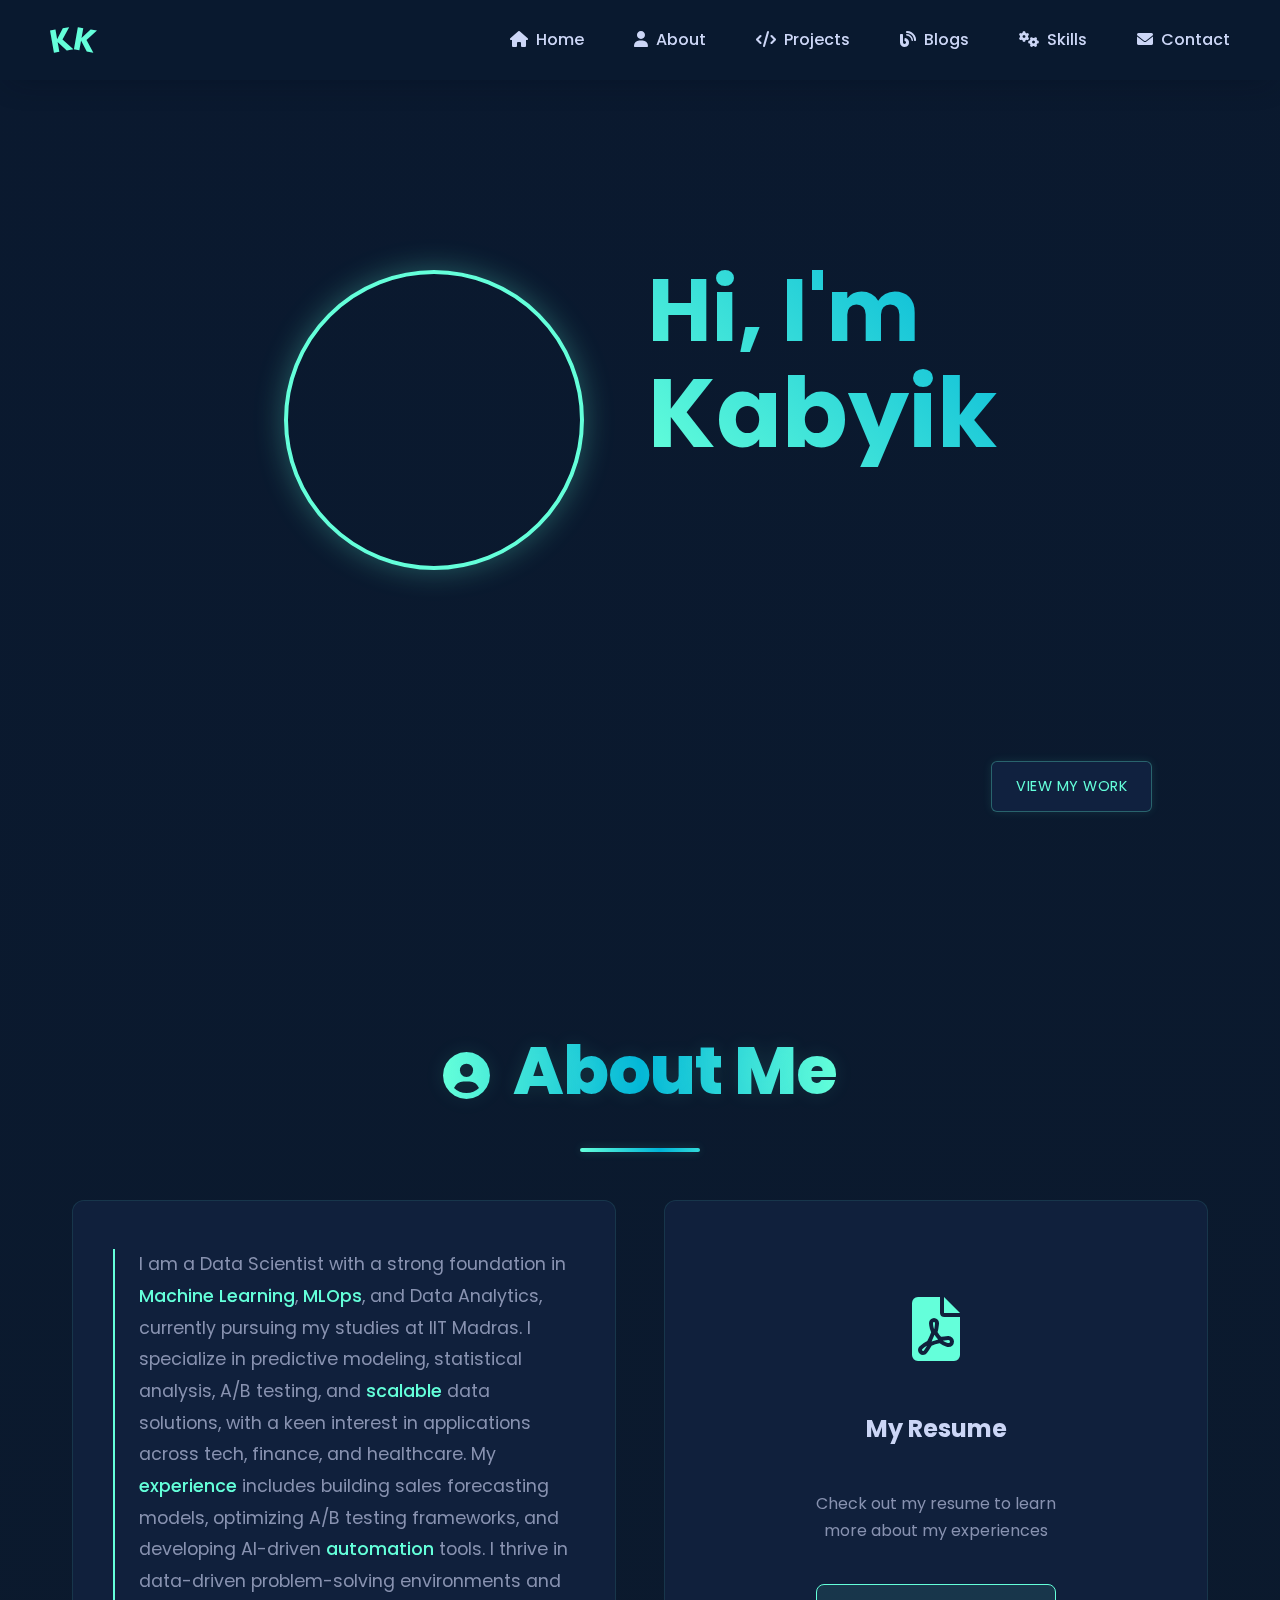
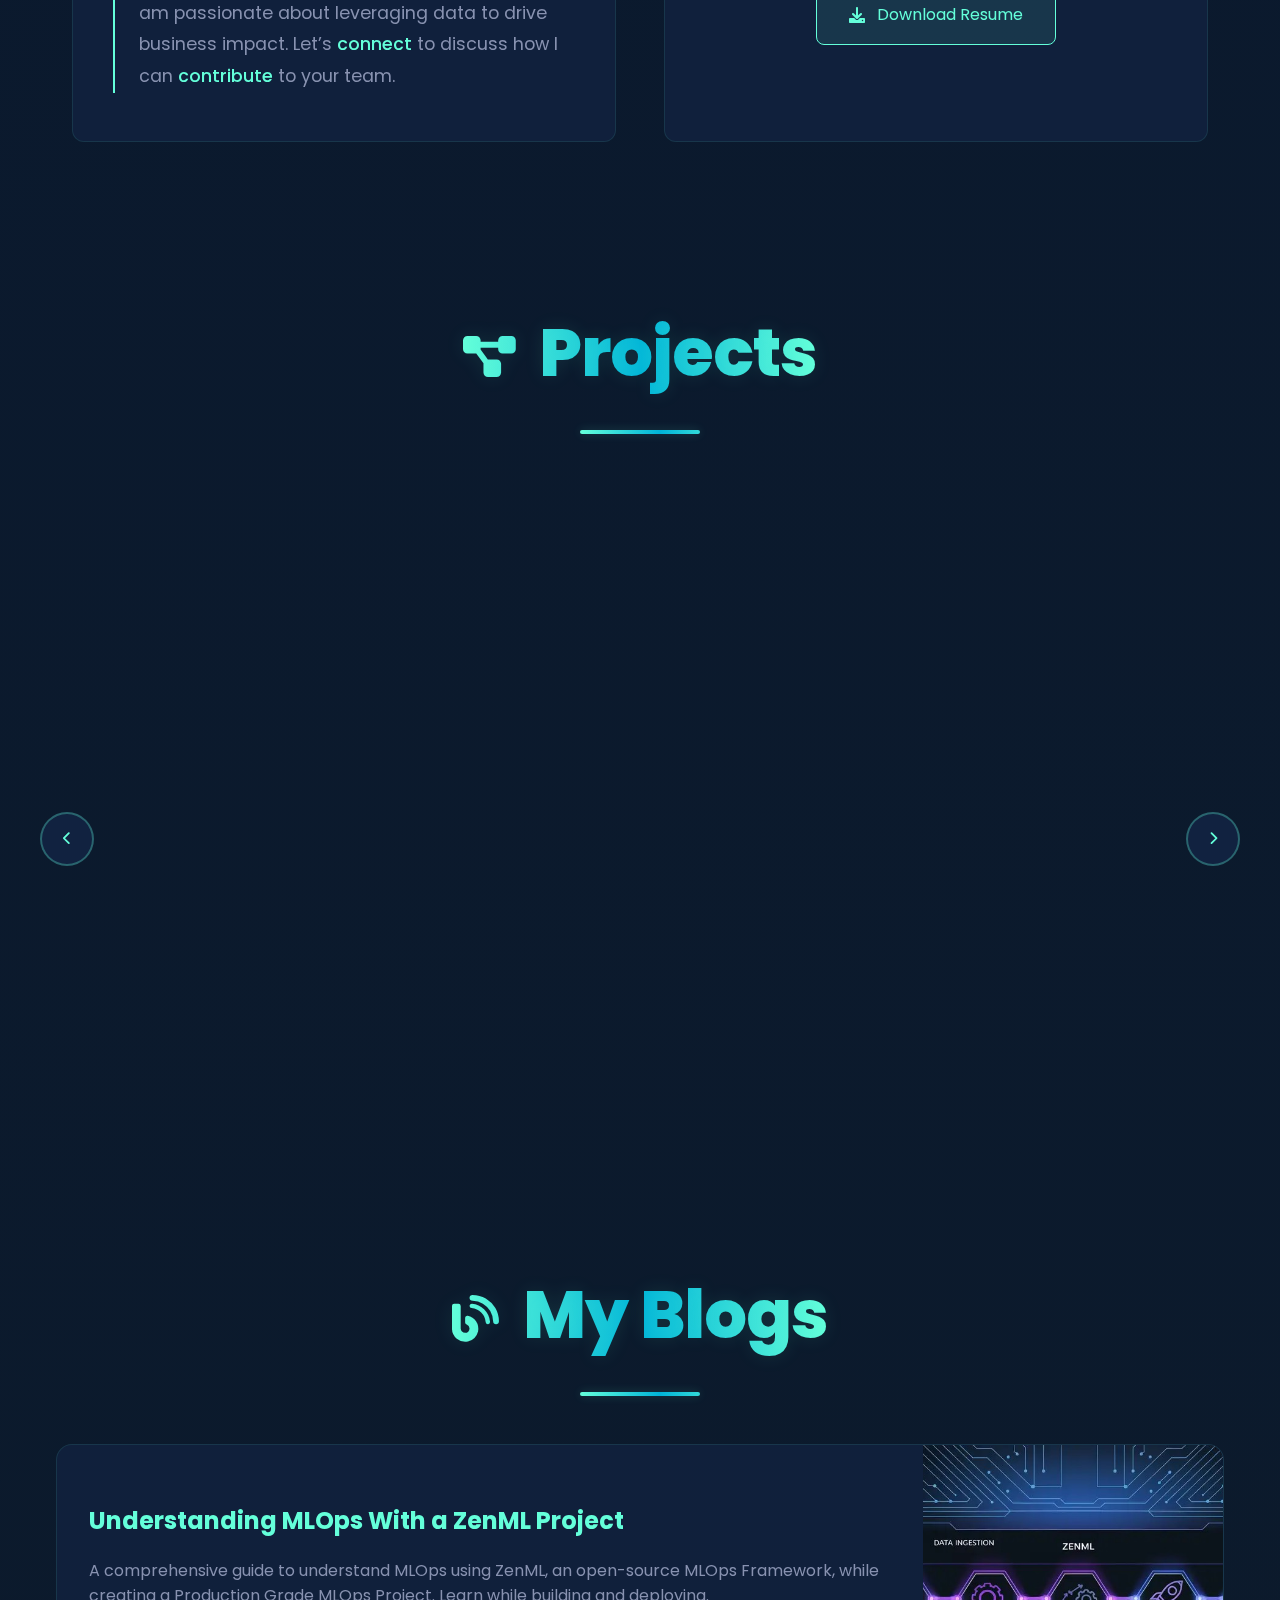
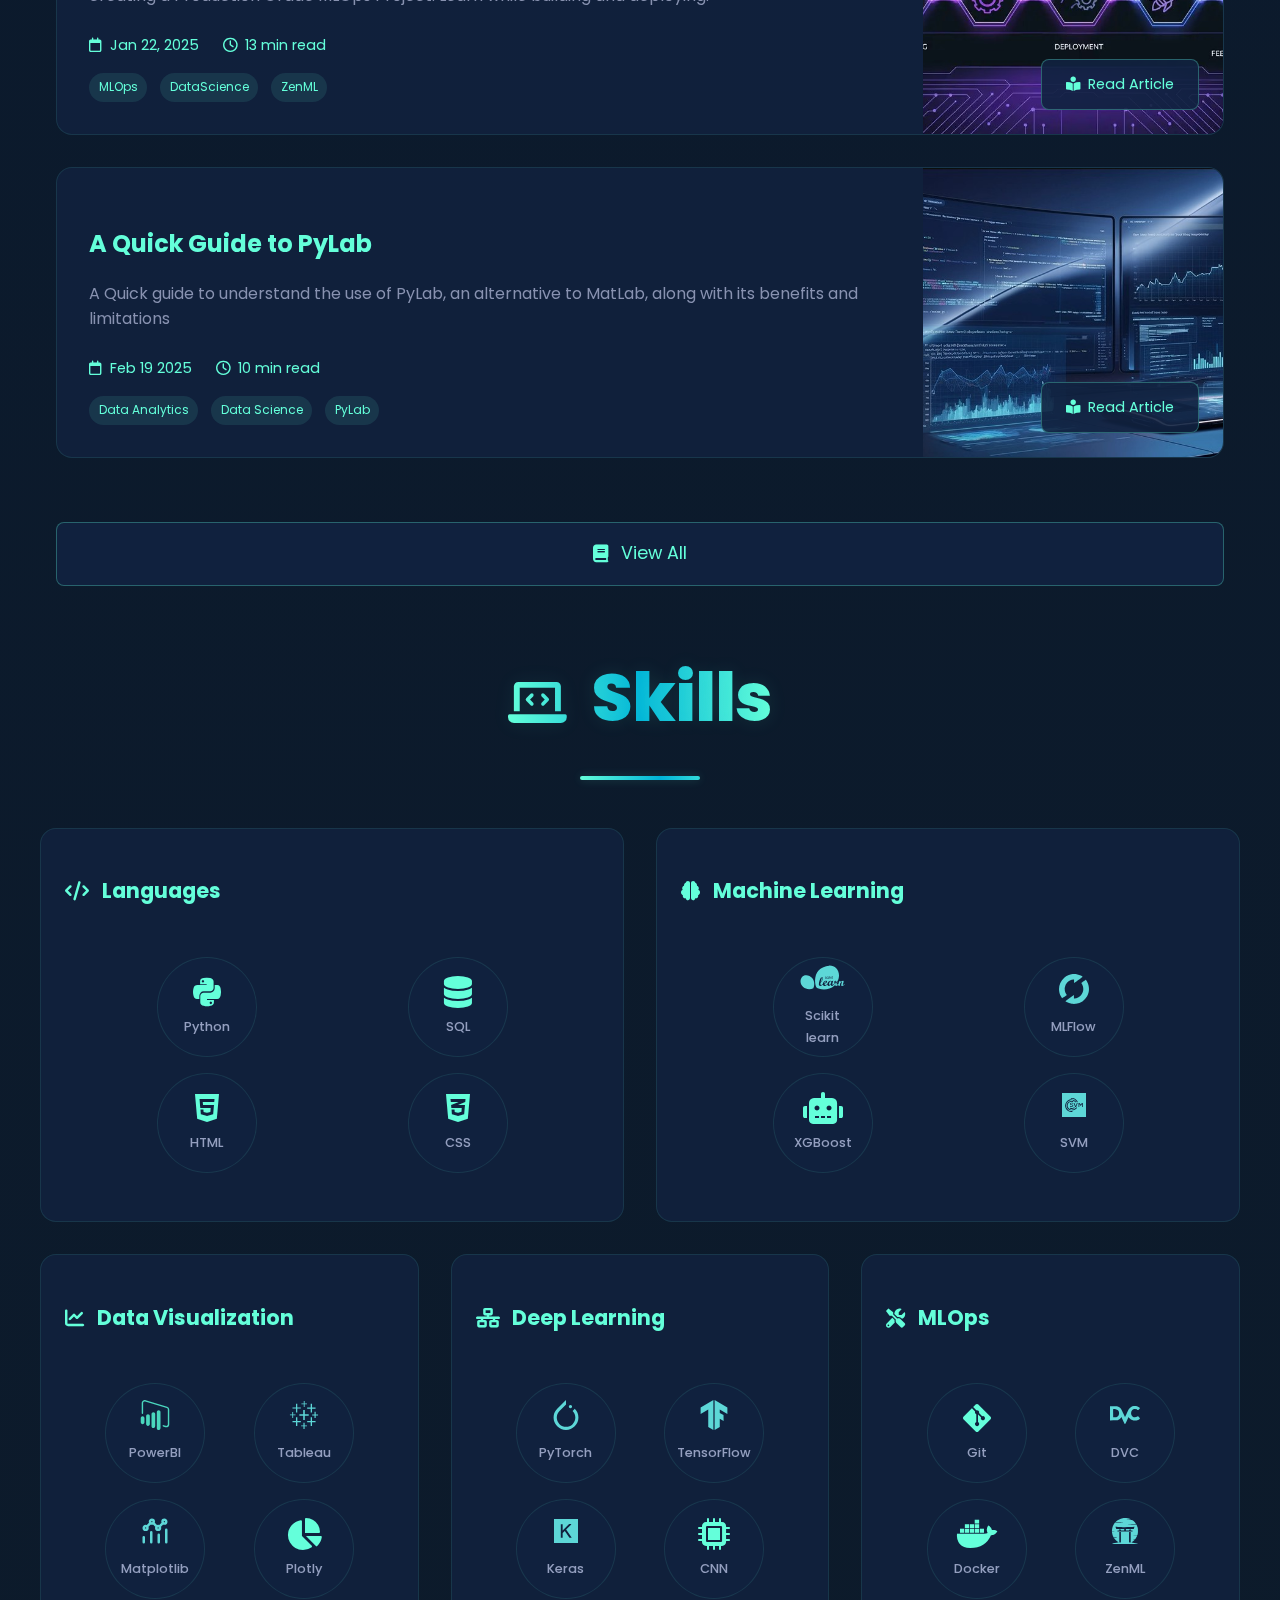
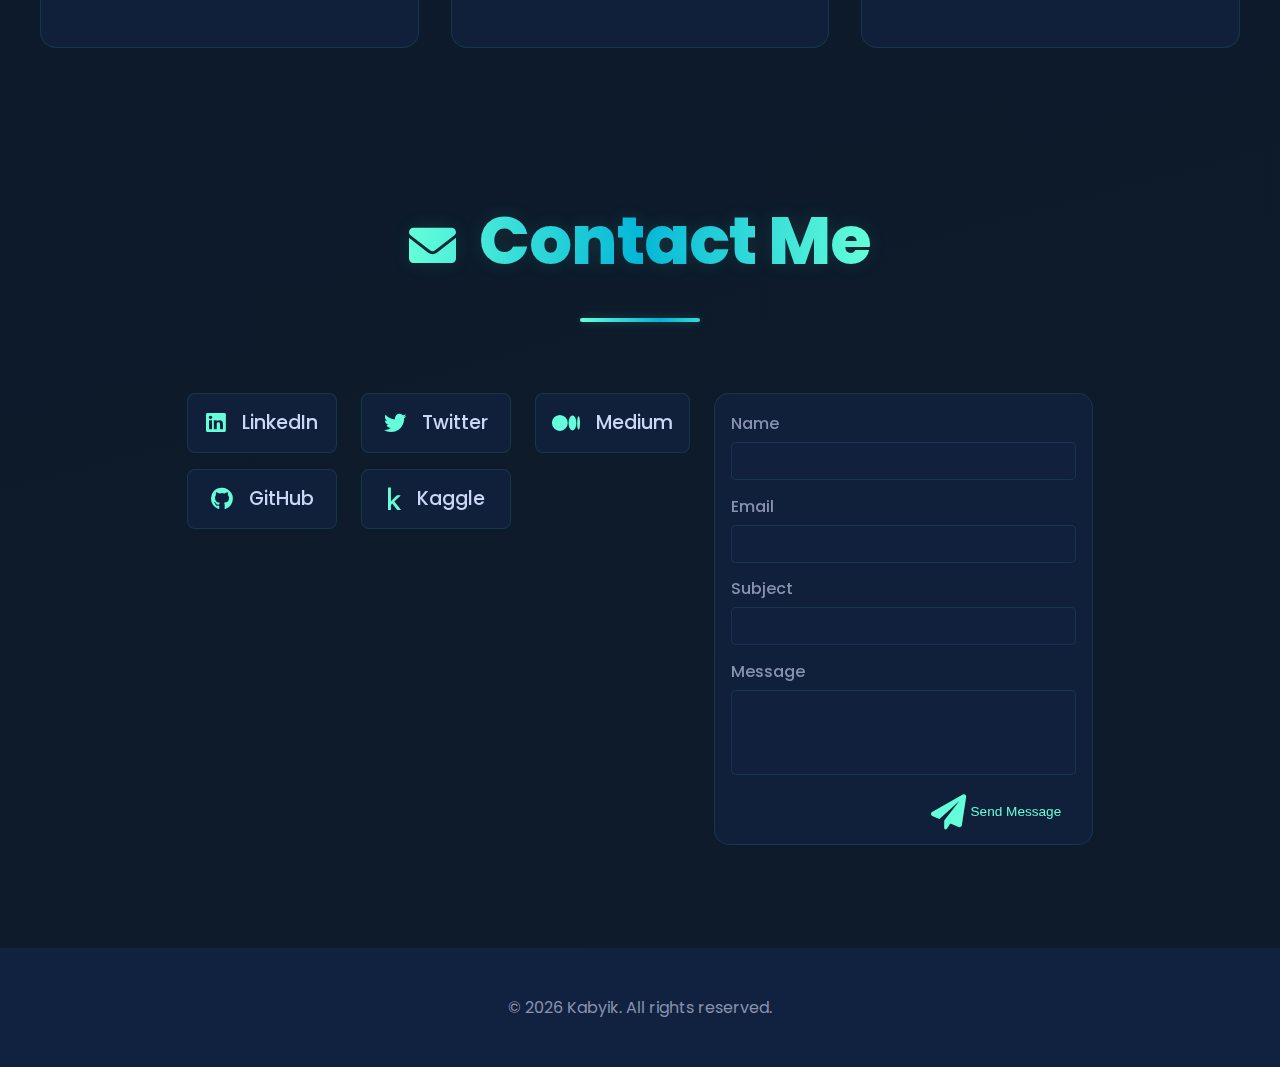
==== commit c2968530: "added email forum, enhanced animations for download button" ====
--- a/index.html
+++ b/index.html
@@ -2,7 +2,7 @@
 <html lang="en">
 <head>
     <meta charset="UTF-8">
-    <meta name="viewport" content="width=device-width, initial-scale=1.0, maximum-scale=1.0, user-scalable=no">
+    <meta name="viewport" content="width=device-width, maximum-scale=1.0, user-scalable=no">
     <title>Kabyik Kayal</title>
     <meta name="description" content="Portfolio website of Kabyik Kayal, a Data Scientist and ML Engineer specializing in MLOps, data analysis, and AI Agentic Workflows.">
     <meta name="keywords" content="Data Scientist, ML Engineer, MLOps, Python, Data Analysis">
@@ -45,6 +45,7 @@
     <link rel="stylesheet" href="css/projects.css">
     <link rel="stylesheet" href="css/mobile-projects.css">
     <link rel="stylesheet" href="css/responsive.css">
+    <link rel="stylesheet" href="css/toast.css">
 </head>
 <body>
     <canvas id="network-bg"></canvas>
@@ -80,7 +81,10 @@
                 </div>
             </div>
             <div class="hero-cta">
-                <a href="#projects" class="btn glow-btn">View My Work</a>
+                <a href="#projects" class="btn static-btn">
+                    <span>View My Work</span>
+                    <div class="liquid"></div>
+                </a>
             </div>
         </section>
 
@@ -493,10 +497,46 @@
                             <i class="fab fa-twitter"></i>
                             <span>Twitter</span>
                         </a>
-                        <a href="mailto:scientistk001@gmail.com" class="social-btn" title="Email">
-                            <i class="fas fa-envelope"></i>
-                            <span>Email</span>
-                        </a>
+                        <a href="https://www.kaggle.com/kabyik" class="social-btn" title="Kaggle">
+                            <i class="fab fa-kaggle"></i>
+                            <span>Kaggle</span>
+                        </a>
+                    </div>
+                    <div class="social-row">
+                        <a href="https://medium.com/@scientistk001" class="social-btn" title="Medium">
+                            <i class="fab fa-medium"></i>
+                            <span>Medium</span>
+                        </a>
+                    </div>
+                    <div class="contact-form-container glass-form">
+                        <h3><i class="fas fa-envelope"> Send me a Mail</i></h3>
+                        <form id="contact-form" class="contact-form" action="https://api.web3forms.com/submit" method="POST">
+                            <!-- Web3Forms access key -->
+                            <input type="hidden" name="access_key" value="737fbc30-869e-4292-96ee-473a65130833">
+                            
+                            <!-- Honeypot Spam Protection -->
+                            <input type="checkbox" name="botcheck" class="hidden" style="display: none;">
+                            
+                            <div class="form-group">
+                                <label for="name">Name</label>
+                                <input type="text" id="name" name="name" required>
+                            </div>
+                            <div class="form-group">
+                                <label for="email">Email</label>
+                                <input type="email" id="email" name="email" required>
+                            </div>
+                            <div class="form-group">
+                                <label for="subject">Subject</label>
+                                <input type="text" id="subject" name="subject" required>
+                            </div>
+                            <div class="form-group">
+                                <label for="message">Message</label>
+                                <textarea id="message" name="message" rows="5" required></textarea>
+                            </div>
+                            <button type="submit" class="submit-btn">
+                                <i class="fas fa-paper-plane"></i> Send Message
+                            </button>
+                        </form>
                     </div>
                 </div>
             </div>
@@ -508,5 +548,41 @@
     <footer>
         <p>&copy; <span id="year"></span> Kabyik. All rights reserved.</p>
     </footer>
+
+    <!-- Toast Notification -->
+    <div class="toast-notification" id="toast-notification">
+        <i class="fas fa-check-circle"></i>
+        <span>Message sent successfully!</span>
+    </div>
+
+    <script>
+        document.getElementById('contact-form').addEventListener('submit', function(event) {
+            event.preventDefault();
+            var form = event.target;
+            var formData = new FormData(form);
+            var xhr = new XMLHttpRequest();
+            xhr.open('POST', form.action, true);
+            xhr.setRequestHeader('Accept', 'application/json');
+            xhr.onreadystatechange = function() {
+                if (xhr.readyState === XMLHttpRequest.DONE) {
+                    if (xhr.status === 200) {
+                        form.reset();
+                        showToastNotification();
+                    } else {
+                        console.error('Form submission failed:', xhr.responseText);
+                    }
+                }
+            };
+            xhr.send(formData);
+        });
+
+        function showToastNotification() {
+            var toast = document.getElementById('toast-notification');
+            toast.classList.add('show');
+            setTimeout(function() {
+                toast.classList.remove('show');
+            }, 3000);
+        }
+    </script>
 </body>
 </html>
--- a/css/toast.css
+++ b/css/toast.css
@@ -0,0 +1,30 @@
+/* Toast notification for form submission */
+.toast-notification {
+    position: fixed;
+    bottom: 30px;
+    right: 30px;
+    background-color: rgba(17, 34, 64, 0.9);
+    color: #64ffda;
+    padding: 15px 25px;
+    border-radius: 8px;
+    box-shadow: 0 5px 15px rgba(0, 0, 0, 0.3);
+    display: flex;
+    align-items: center;
+    gap: 10px;
+    z-index: 1000;
+    transform: translateY(100px);
+    opacity: 0;
+    transition: transform 0.4s ease, opacity 0.4s ease;
+    backdrop-filter: blur(5px);
+    border: 1px solid rgba(100, 255, 218, 0.2);
+}
+
+.toast-notification.show {
+    transform: translateY(0);
+    opacity: 1;
+}
+
+.toast-notification i {
+    color: #64ffda;
+    font-size: 1.2rem;
+}